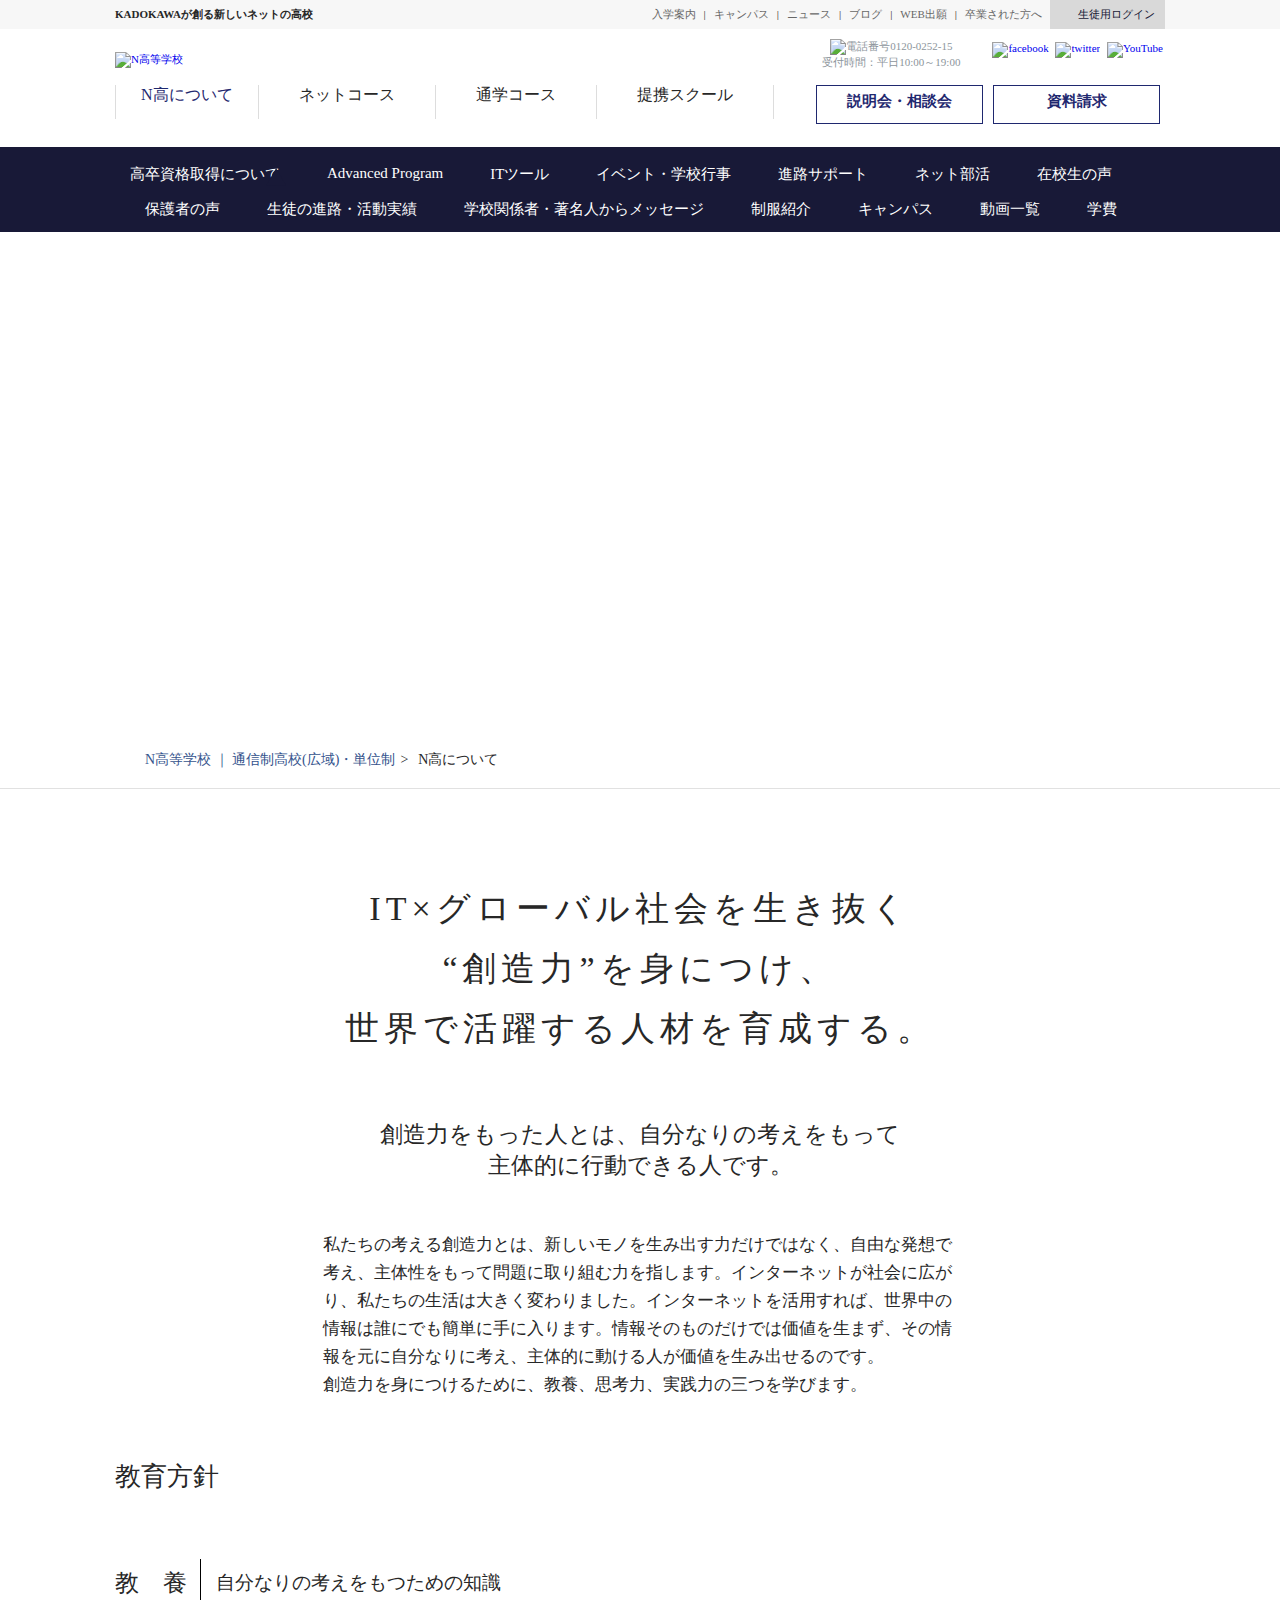
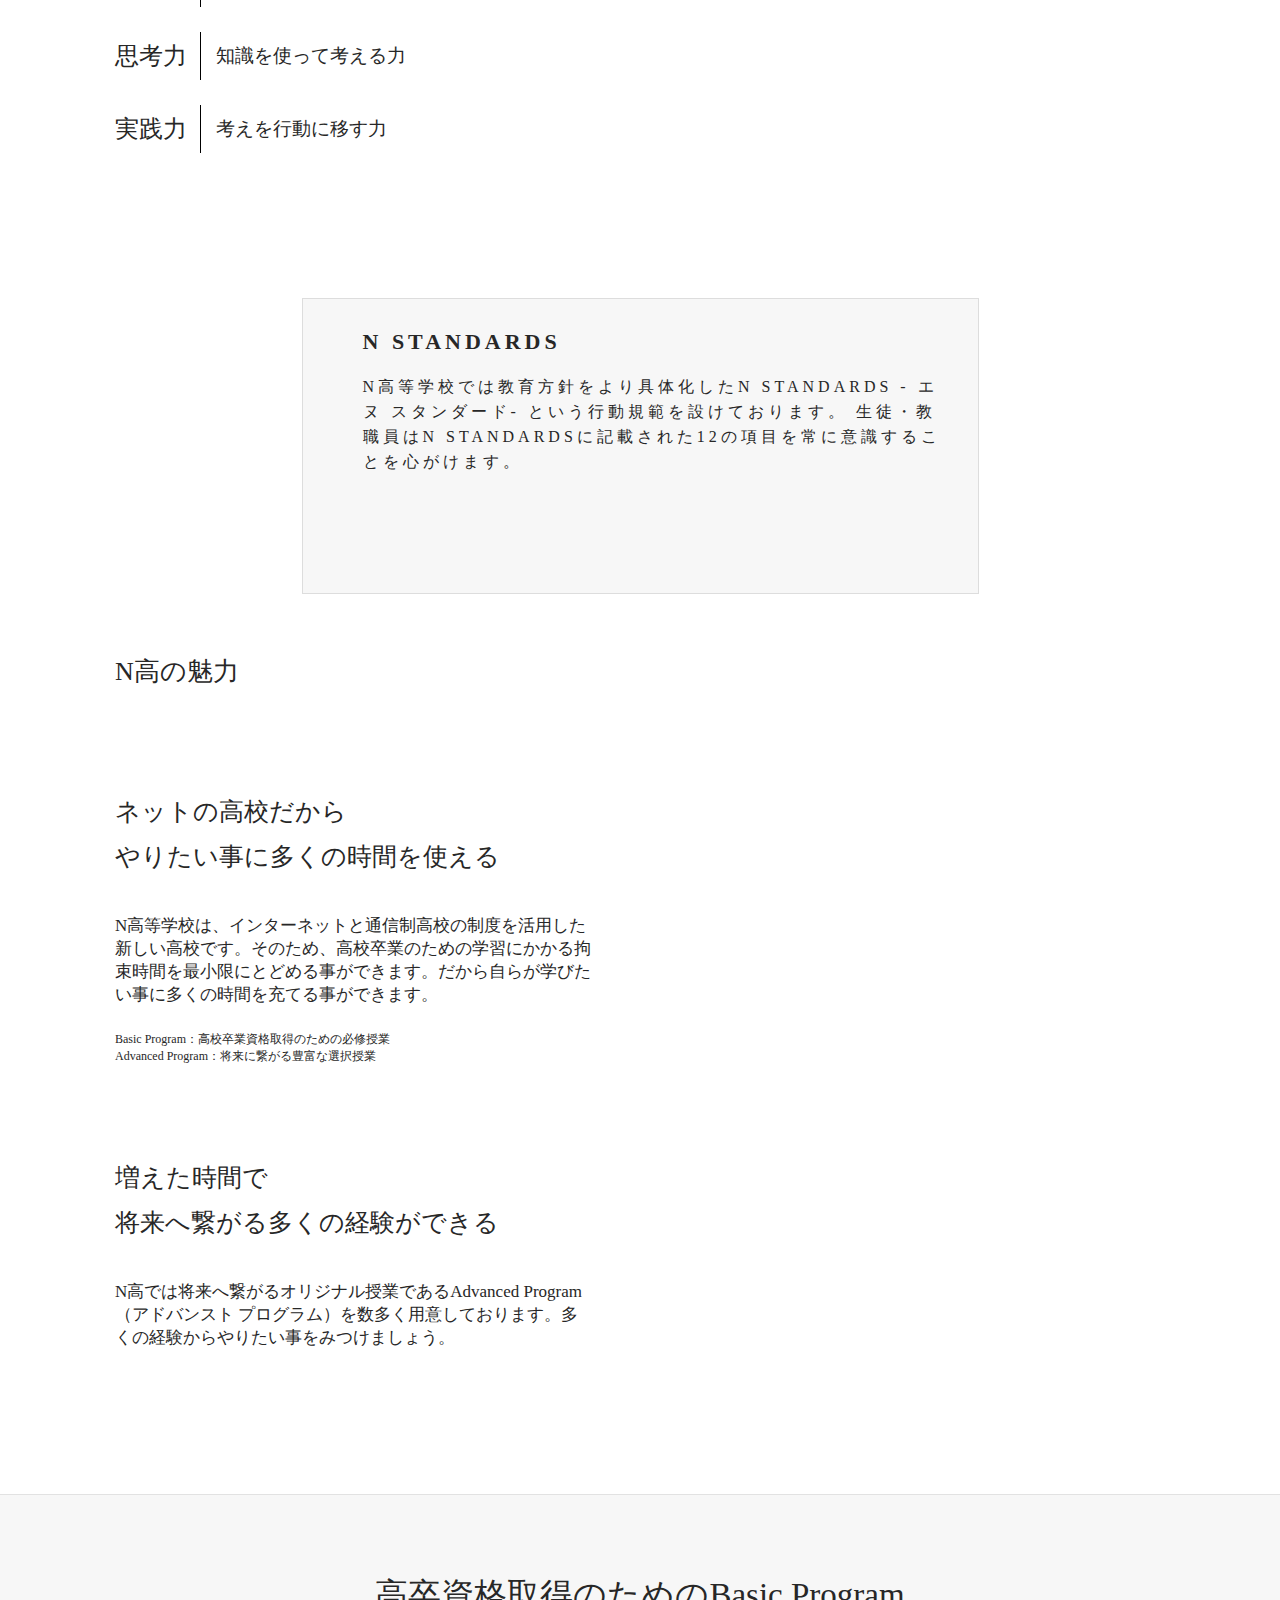
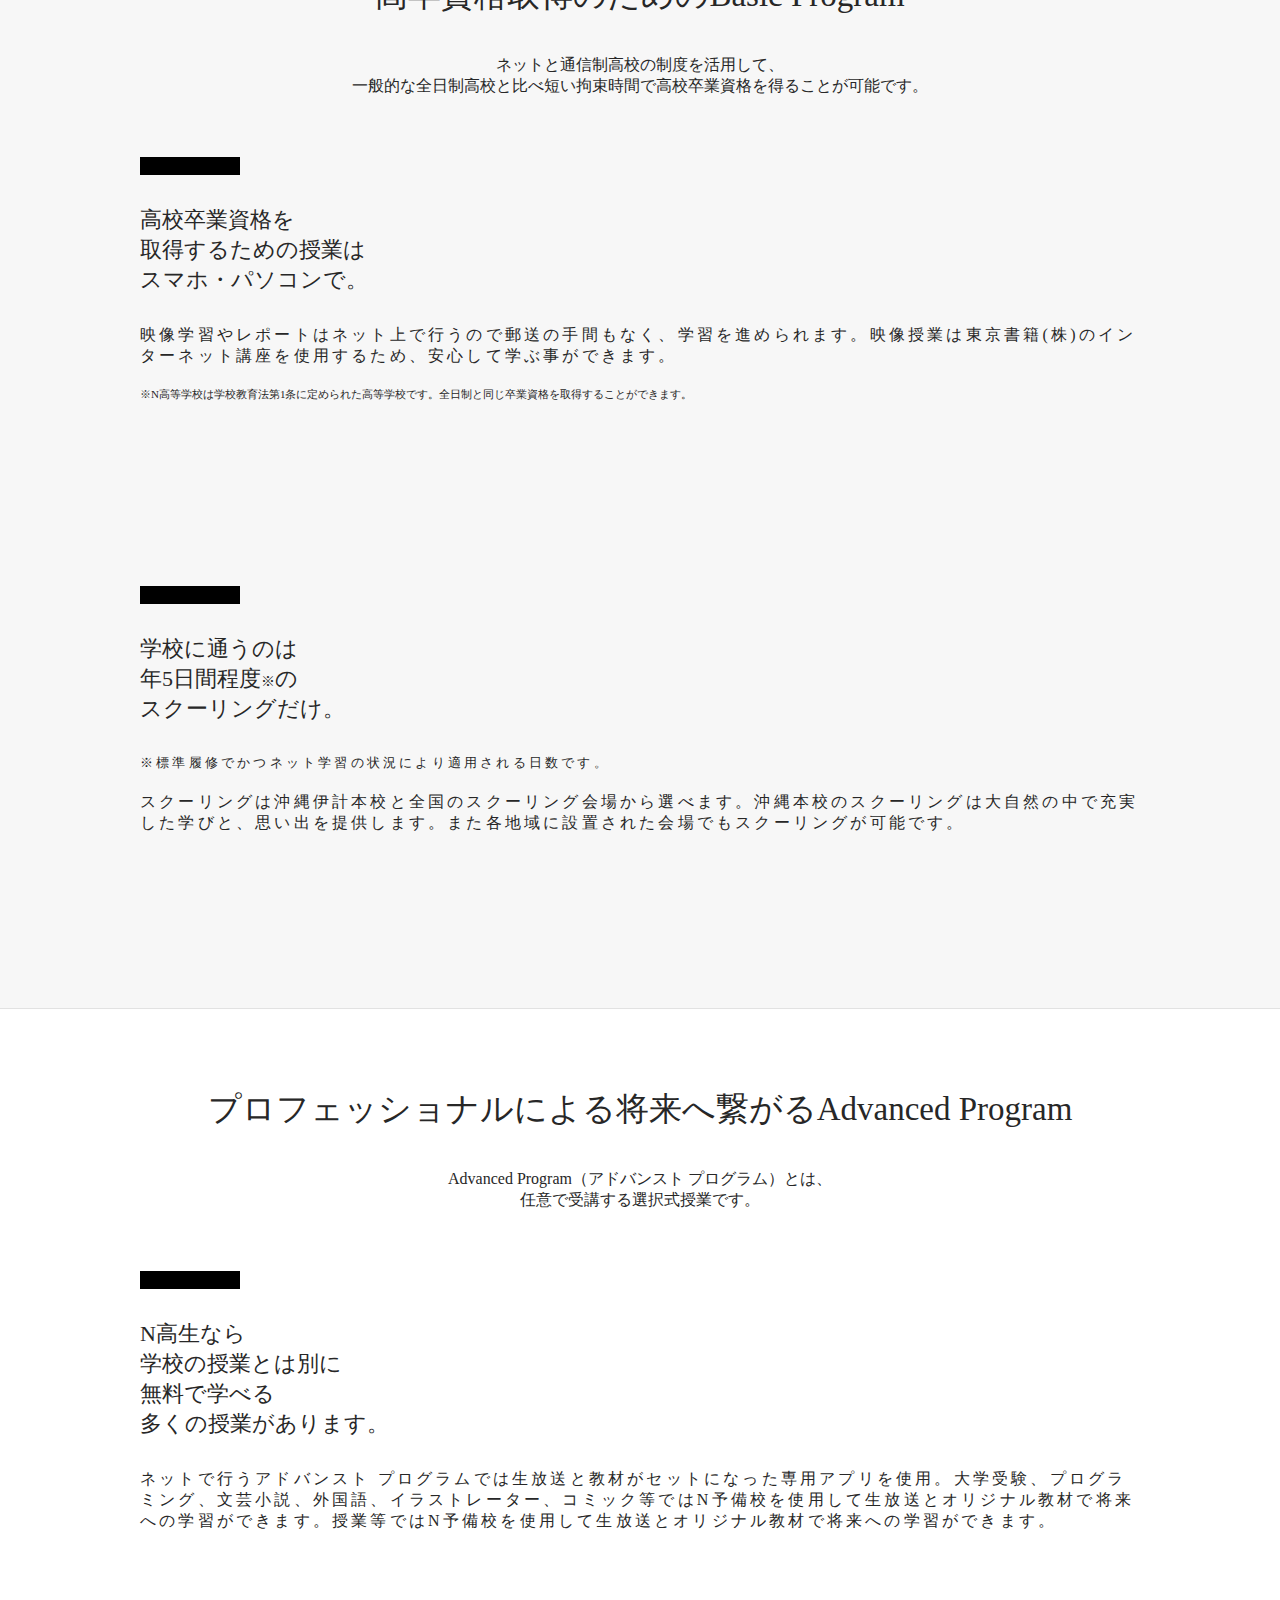
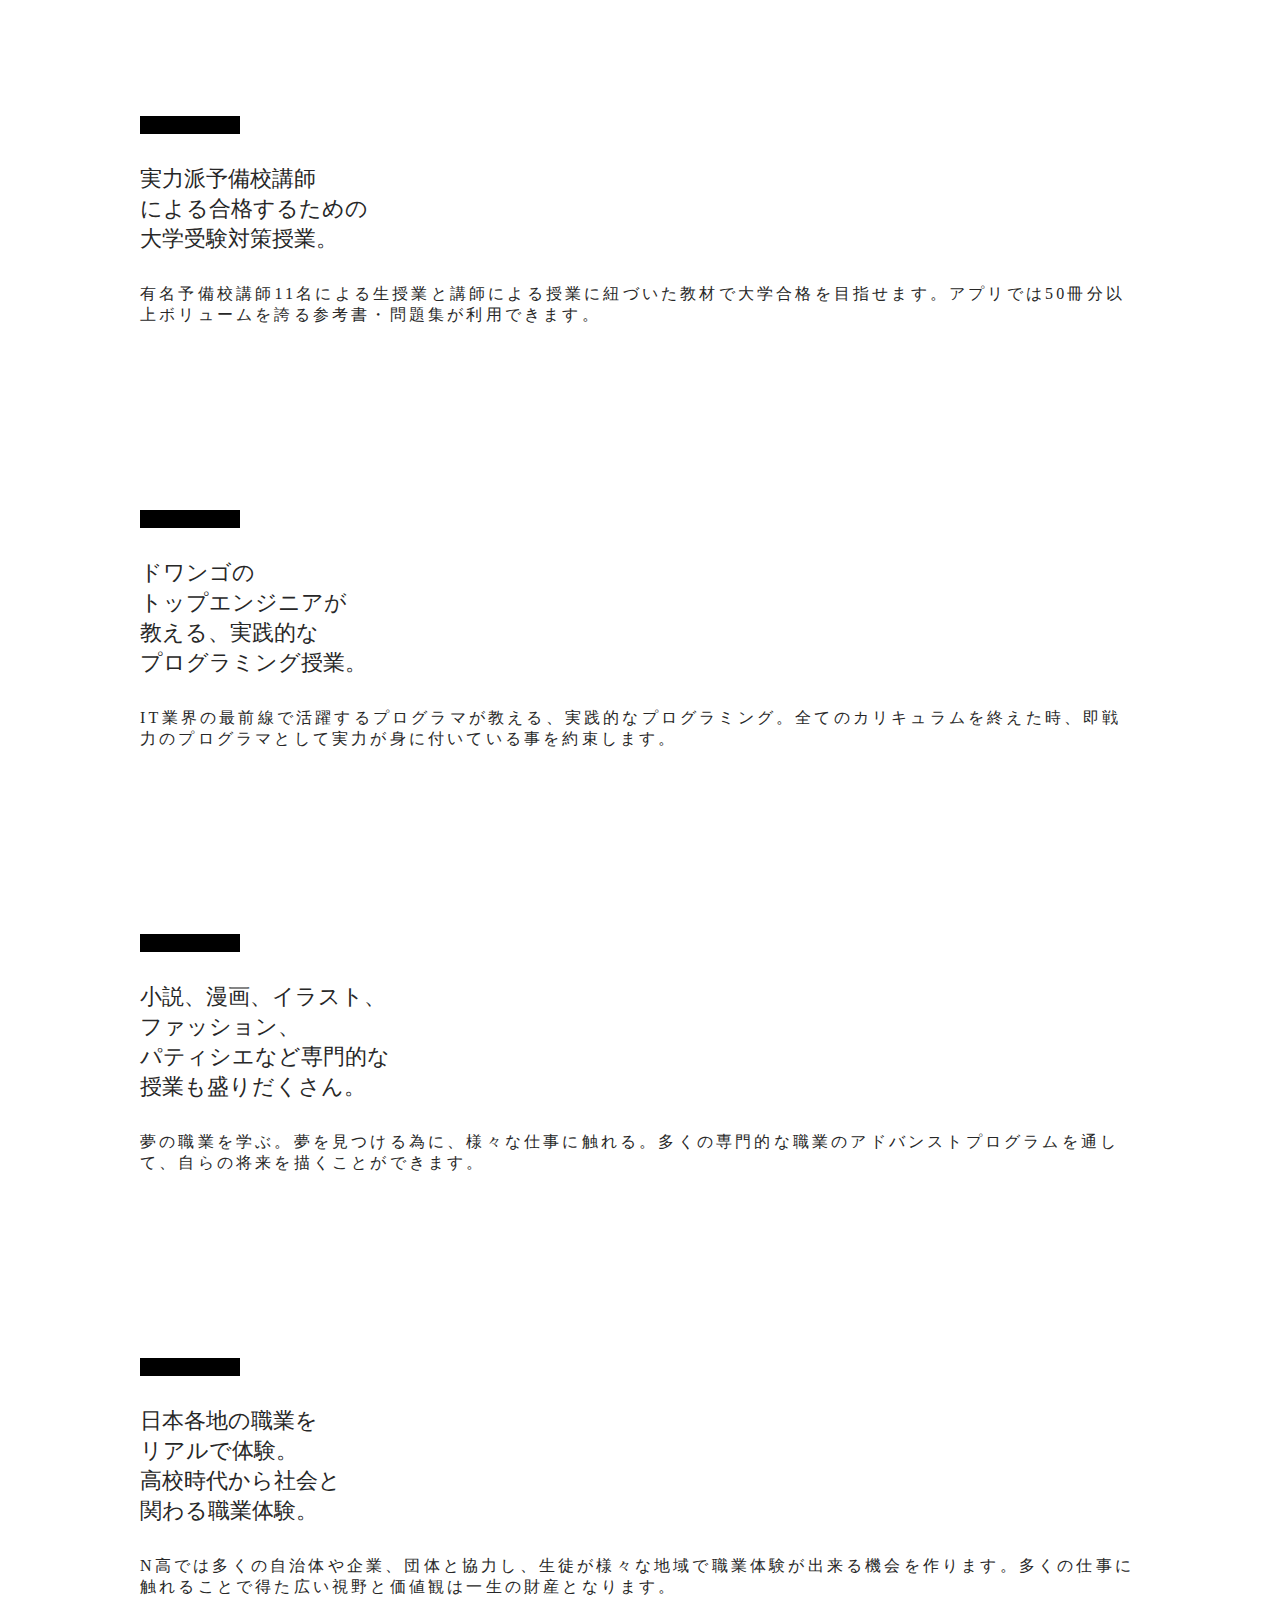
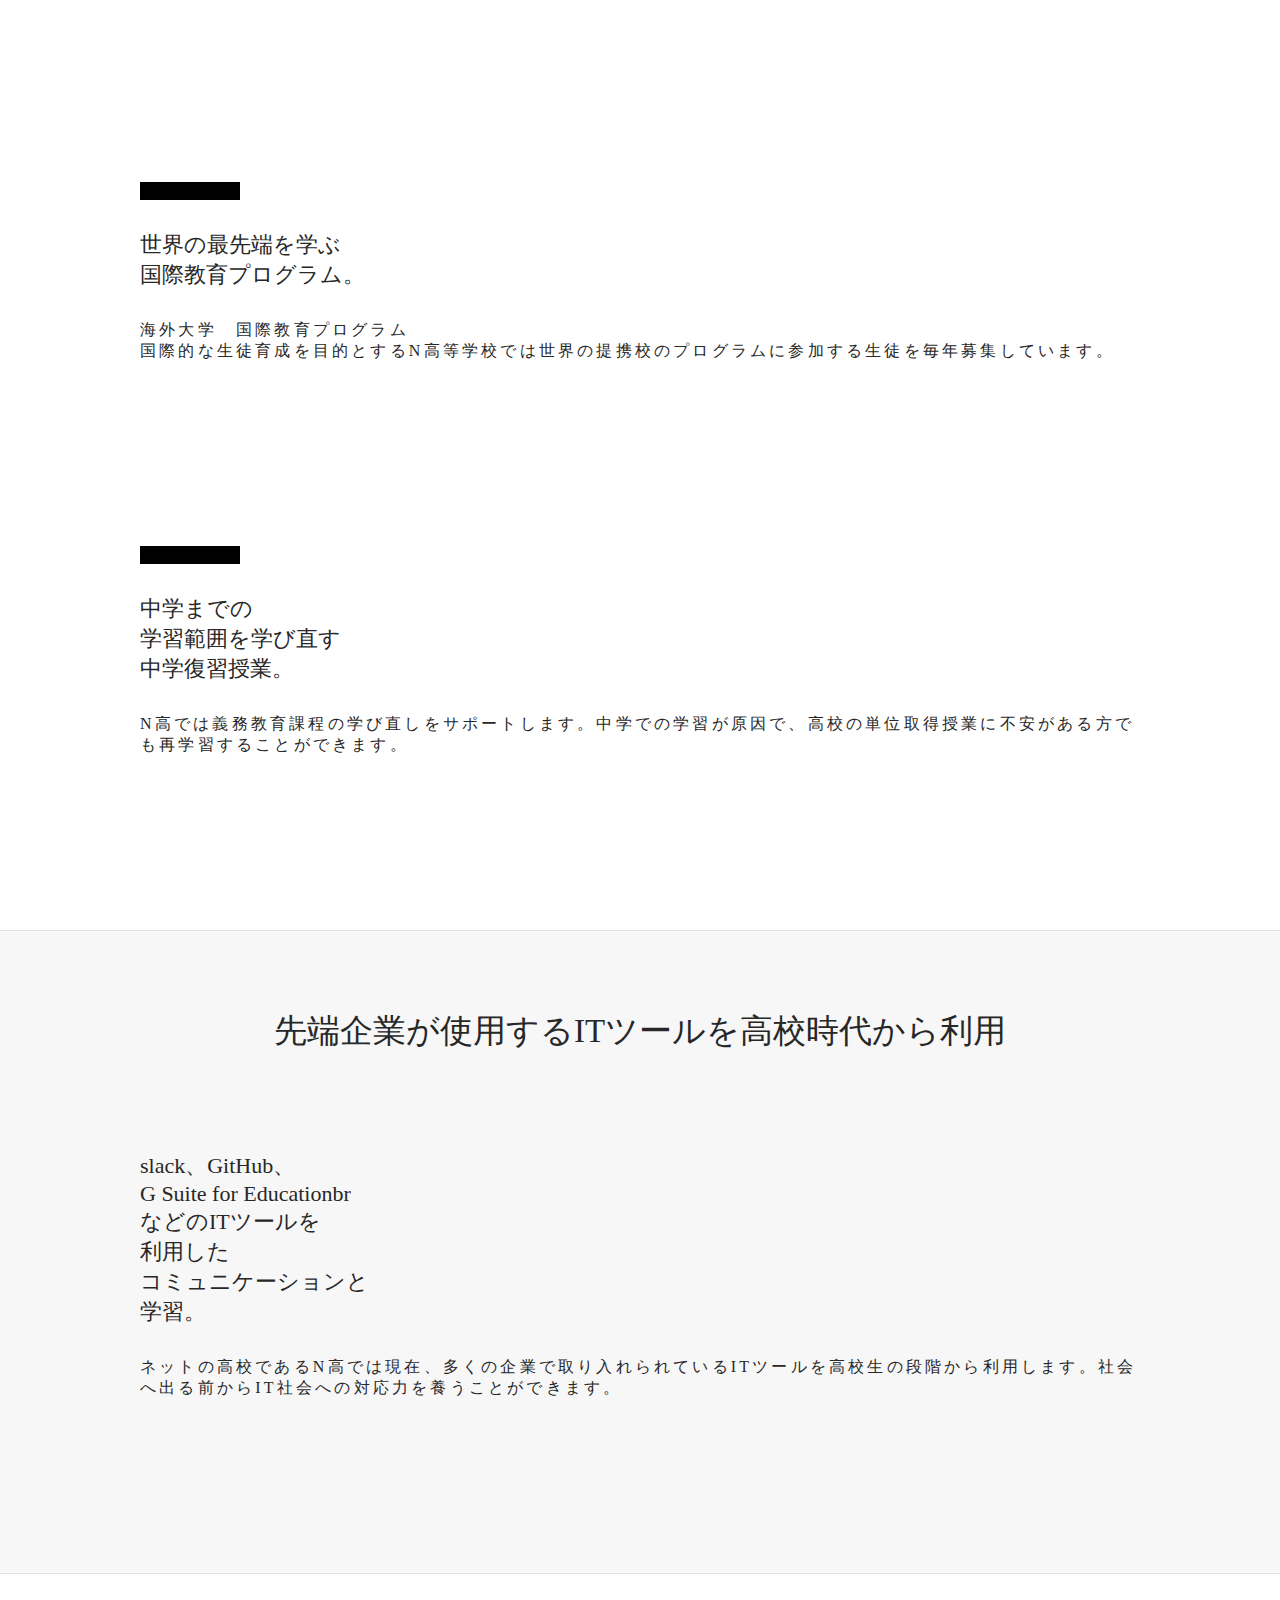
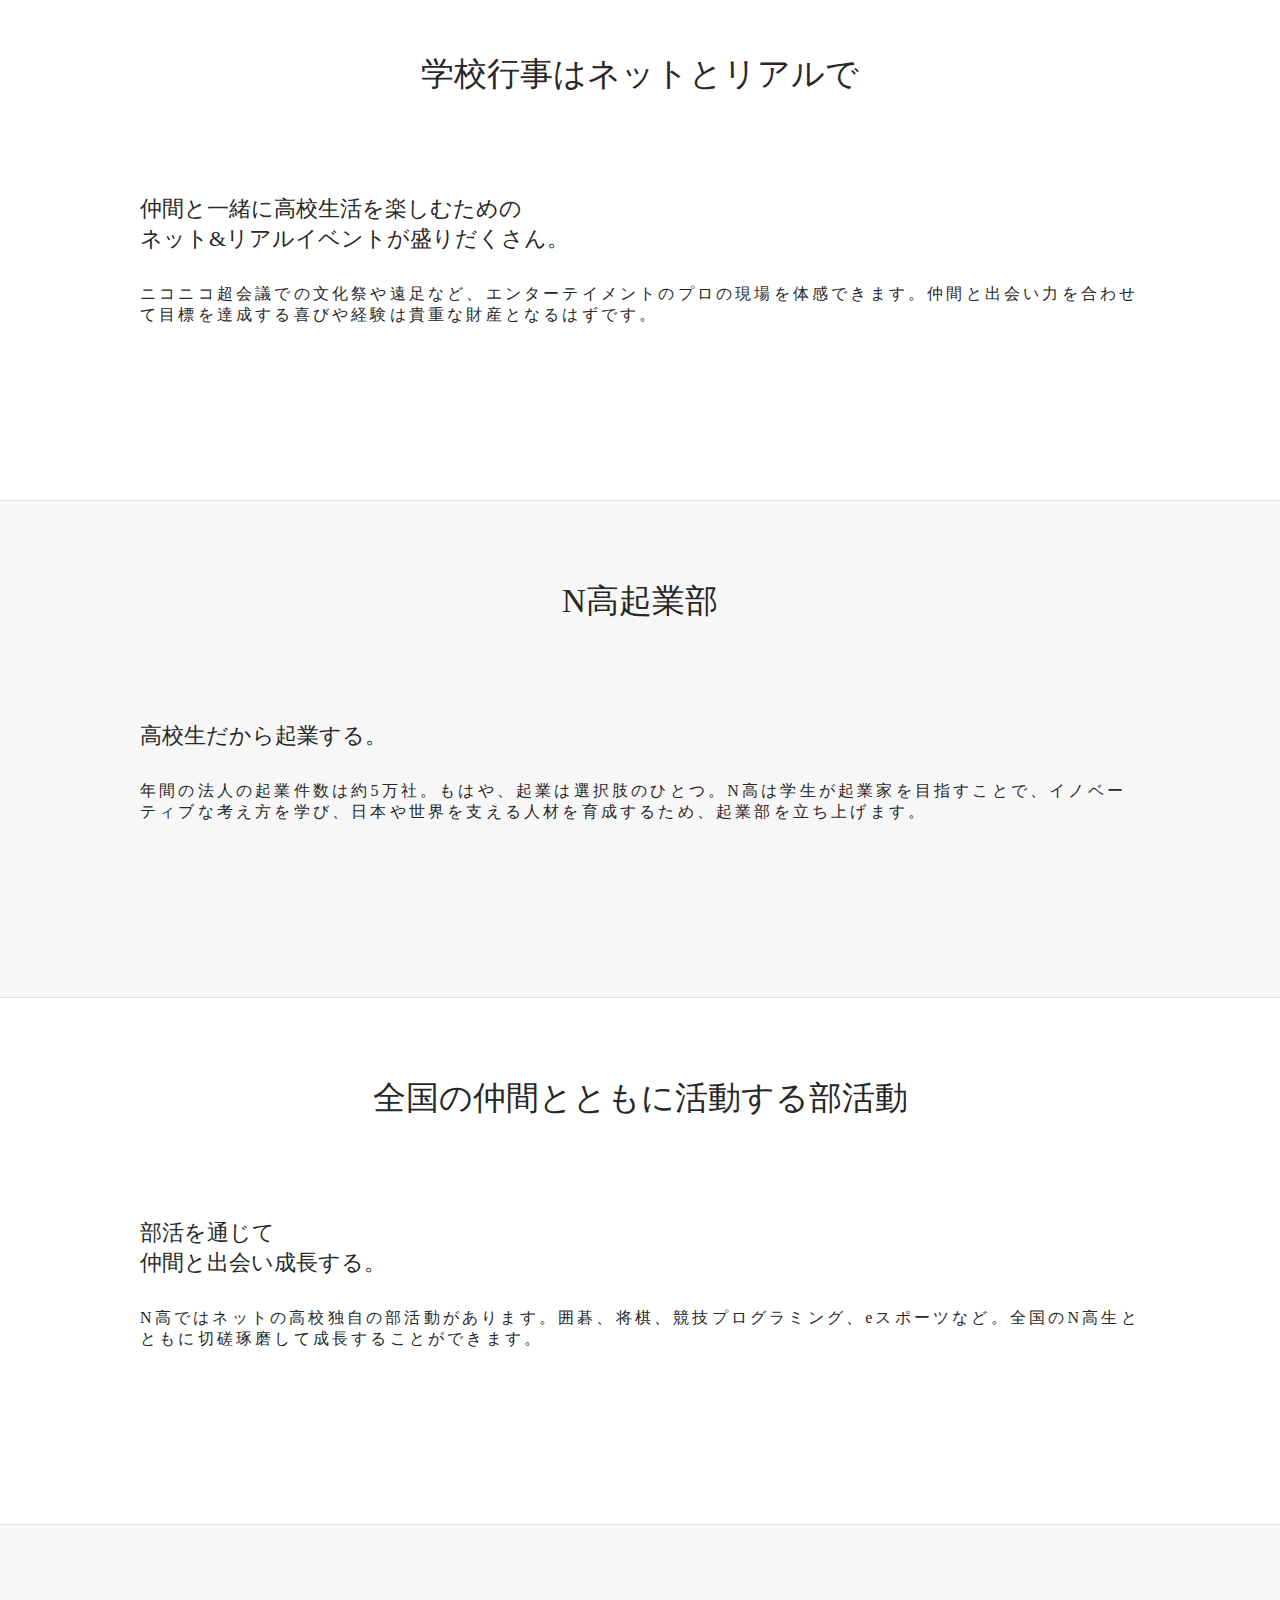
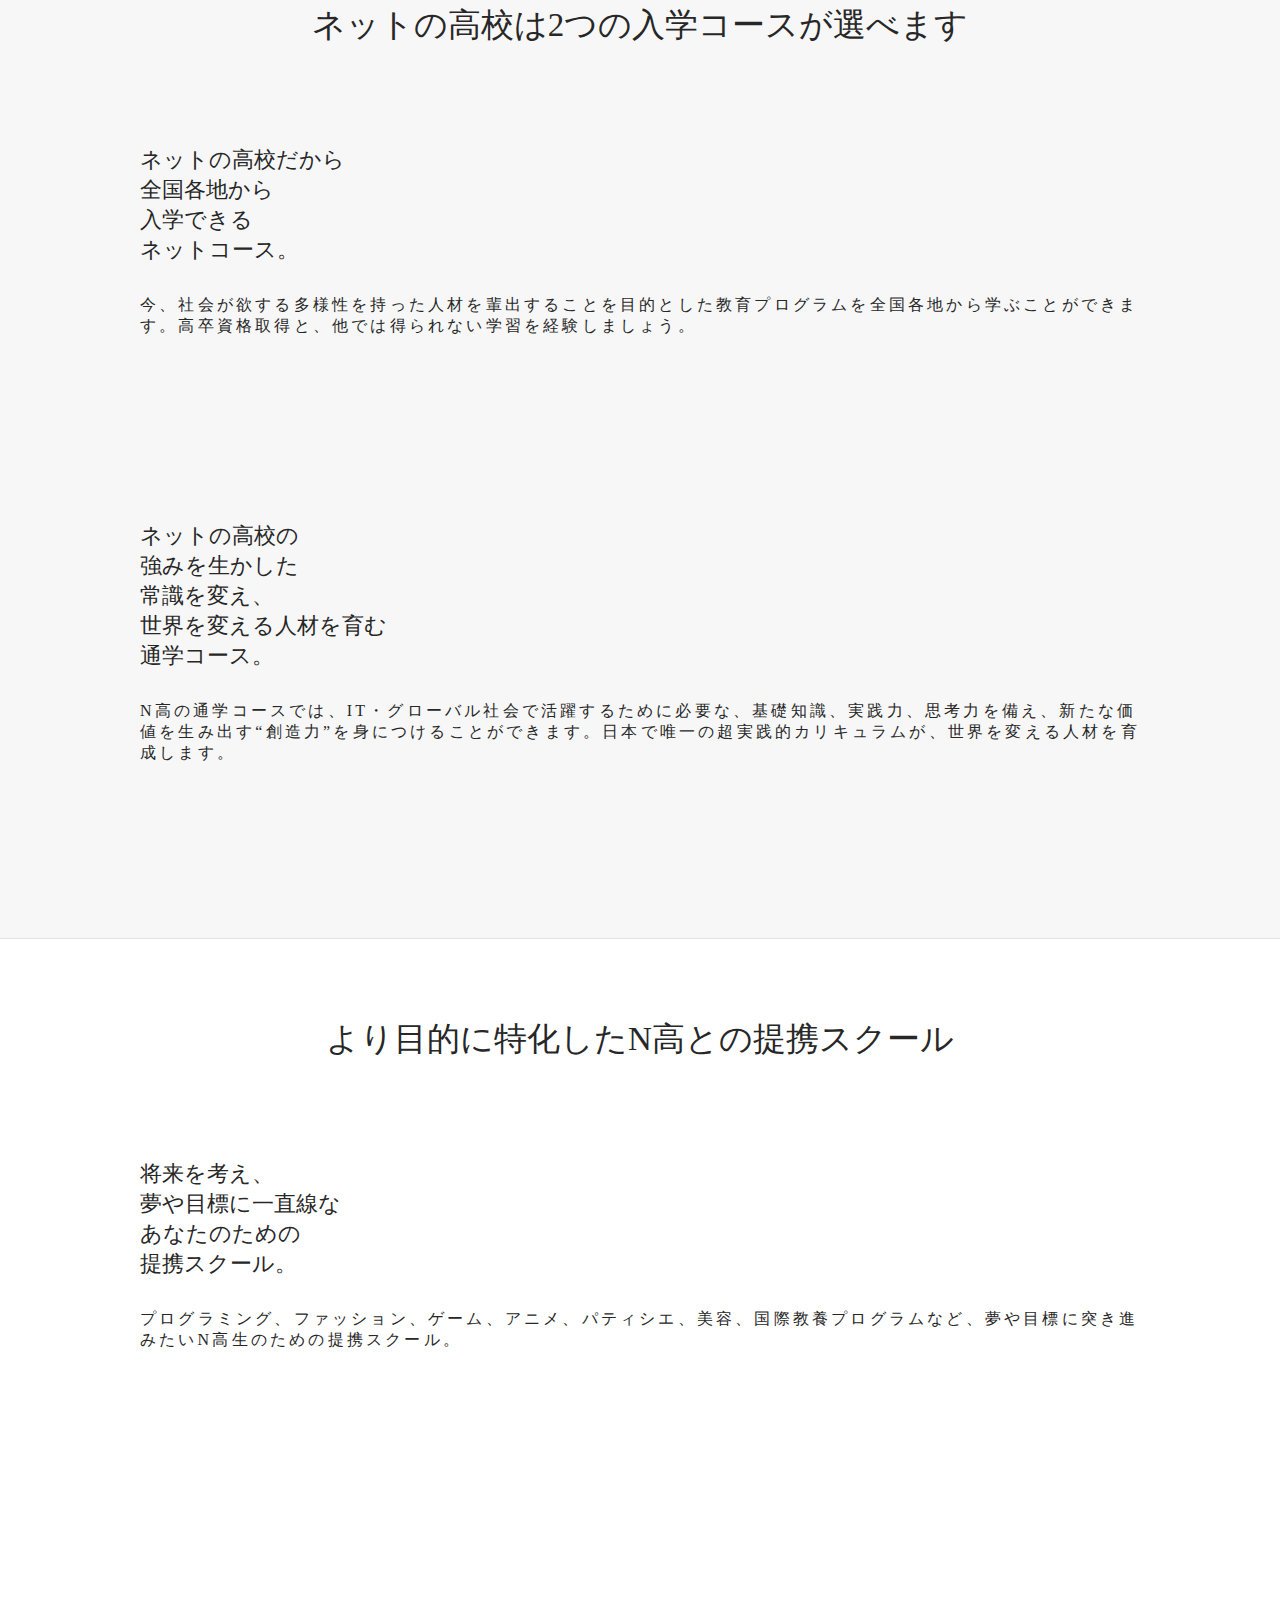
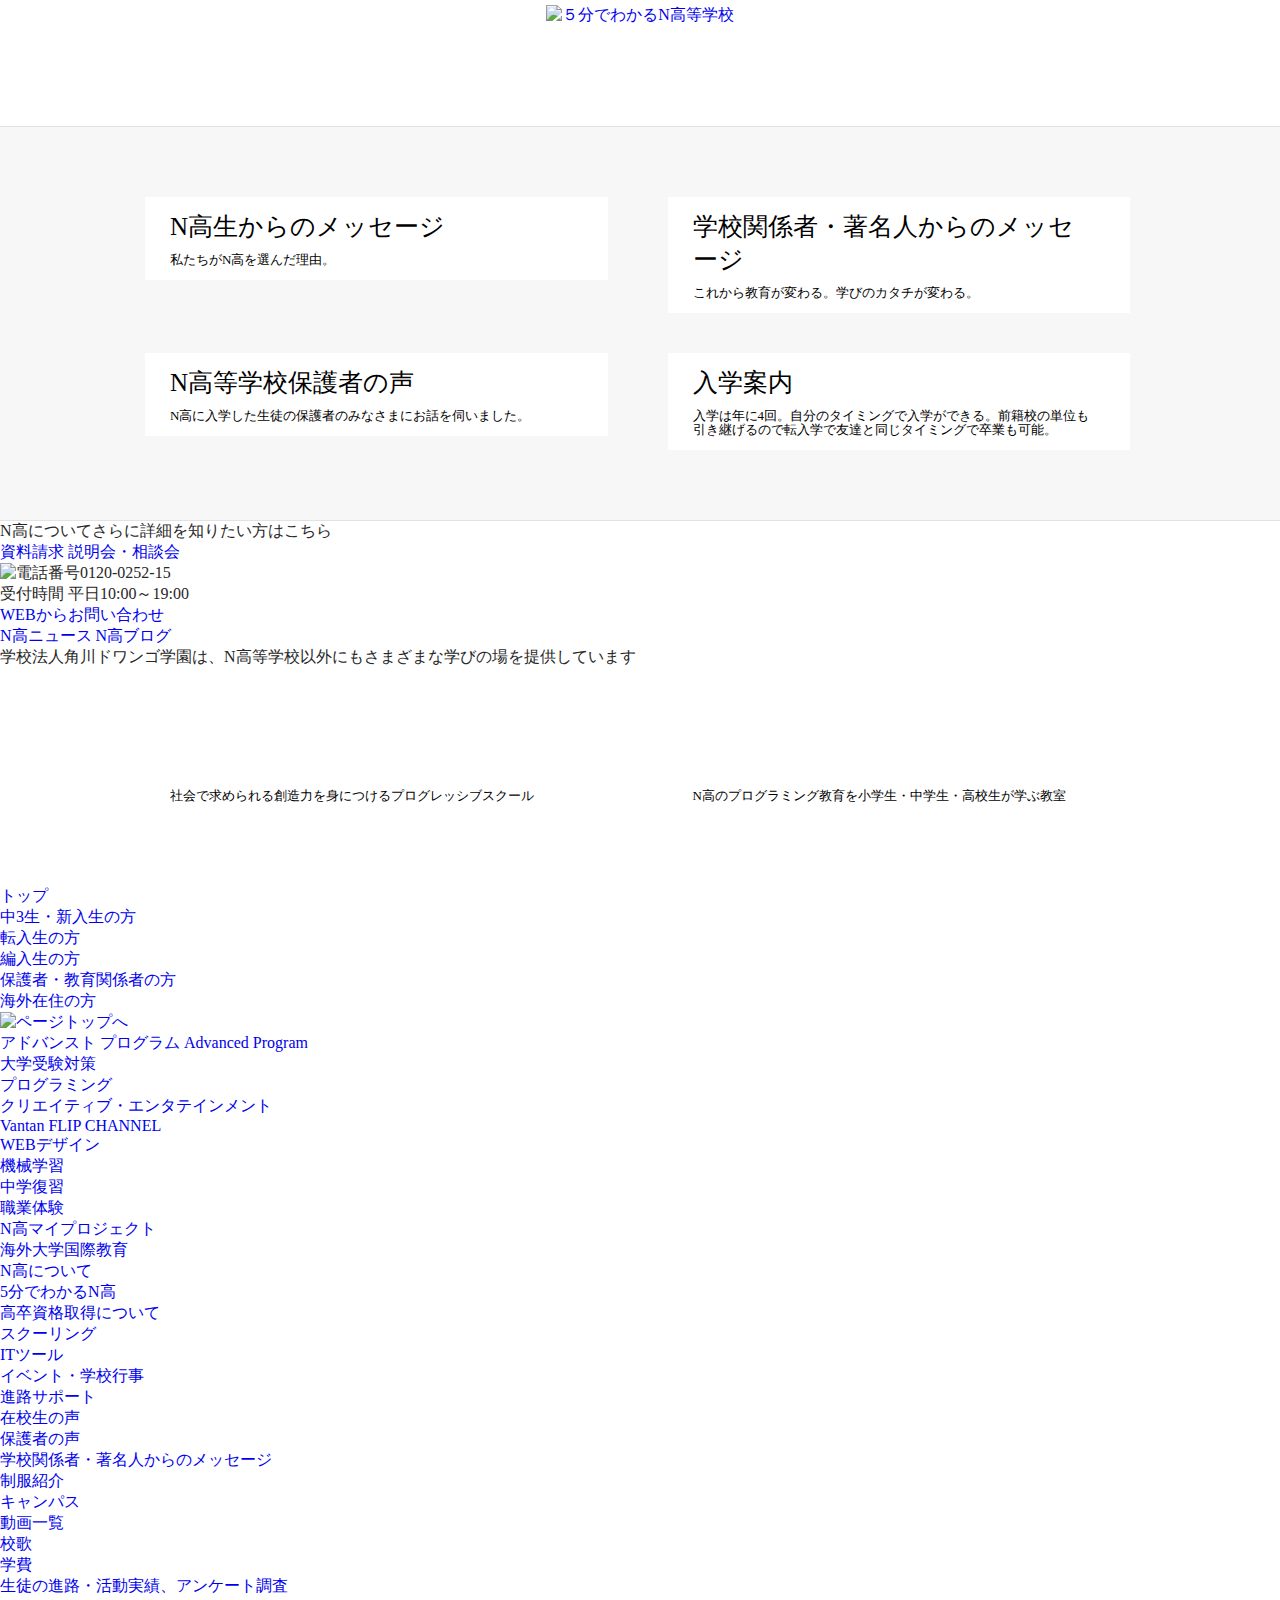
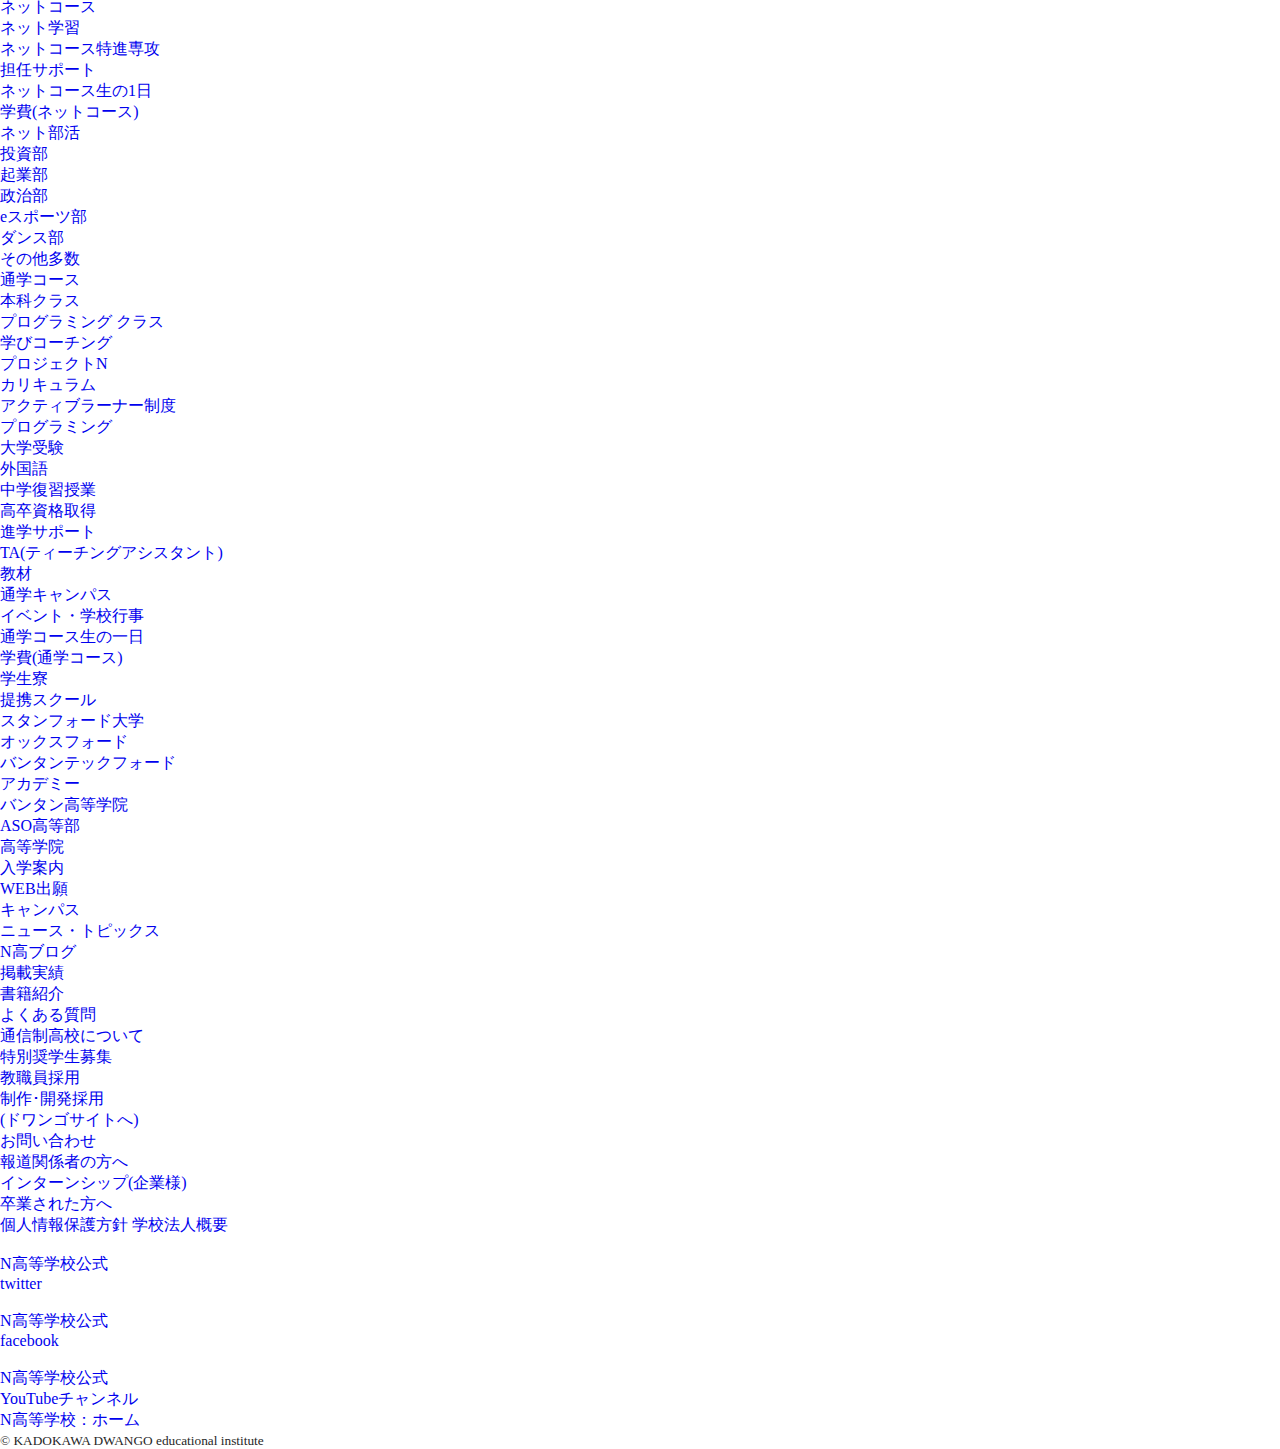
==== html-nkou/index.html @ cbf7af47 "contents部分の実装" ====
<!DOCTYPE html>
<html lang="ja">
<head>
    <meta charset="UTF-8">
    <meta name="viewport" content="width=device-width, initial-scale=1.0">
    <meta name="description" content="N高について About school. IT×グローバル社会を生き抜く “創造力”を身につけ、 世界で活躍する ...">
    <title>N高について｜N高等学校(通信制高校 高域・単位制)</title>
    <link rel="shortcut icon" href="favicon.ico">
    <link rel="stylesheet" href="style.css">
</head>
<body>
    <header>
        <div class="header-top">
            <div class="wrapper">
                <p>KADOKAWAが創る新しいネットの高校</p>
                <ul class="top-nav">
                    <li><a href="#">入学案内</a></li>
                    <li><a href="#">キャンパス</a></li>
                    <li><a href="#">ニュース</a></li>
                    <li><a href="#">ブログ</a></li>
                    <li><a href="#">WEB出願</a></li>
                    <li><a href="#">卒業された方へ</a></li>
                </ul>
                <div class="login">
                    <a href="#">生徒用ログイン</a>
                </div>
            </div>
        </div><!-- /.header-top -->
        <div class="header-middle">
            <div class="header-logo">
                <a href="#"><img src="images/header_mainlogo_pc01.png" alt="N高等学校"></a>
            </div>
            <div class="header-tel">
                <img src="images/header_tel03.png" alt="電話番号0120-0252-15">
                <p>受付時間：平日10:00～19:00</p>
            </div>
            <div class="header-sns">
                <a href="#"><img src="images/header_social01_01.png" alt="facebook"></a>
                <a href="#"><img src="images/header_social01_02.png" alt="twitter"></a>
                <a href="#"><img src="images/header_social01_03.png" alt="YouTube"></a>
            </div>
        </div><!-- /.header-middle -->
        <nav>
            <ul>
                <li><p  class="now-page">N高について</p></li>
                <li><a href="#">ネットコース</a></li>
                <li><a href="#">通学コース</a></li>
                <li><a href="#">提携スクール</a></li>
            </ul>
            <a href="#" class="entry-btn">説明会・相談会</a>
            <a href="#" class="entry-btn">資料請求</a>
        </nav>
        <div class="header-sub-nav">
            <div class="wrapper">
                <ul>
                    <li><a href="#">高卒資格取得について</a></li>
                    <li><a href="#">Advanced Program</a></li>
                    <li><a href="#">ITツール</a></li>
                    <li><a href="#">イベント・学校行事</a></li>
                    <li><a href="#">進路サポート</a></li>
                    <li><a href="#">ネット部活</a></li>
                    <li><a href="#">在校生の声</a></li>
                    <li><a href="#">保護者の声</a></li>
                    <li><a href="#">生徒の進路・活動実績</a></li>
                    <li><a href="#">学校関係者・著名人からメッセージ</a></li>
                    <li><a href="#">制服紹介</a></li>
                    <li><a href="#">キャンパス</a></li>
                    <li><a href="#">動画一覧</a></li>
                    <li><a href="#">学費</a></li>
                </ul>
            </div>
        </div><!-- /.header-sub-nav -->
        <div class="header-title">
            <h1>N高について</h1>
            <img src="images/about_maintitle_ruby01.png" alt="">
        </div>
        <div class="breadcramb">
            <ol>
                <li><a href="#">N高等学校 ｜ 通信制高校(広域)・単位制</a></li>
                <li>N高について</li>
            </ol>
        </div>
        <div class="fixed-bar-bg">
            <div class="fixed-bar">
                <div class="fixed-logo">
                    <a href="#"><img src="images/header_mainlogo_pc01.png" alt="N高等学校"></a>
                </div>
                <div class="fixed-tel">
                    <img src="images/header_tel01.png" alt="電話番号0120-0252-15">
                </div>
                <p>受付時間<br>
                    平日10:00～19:00
                </p>
                <a href="#" class="entry-btn">説明会・相談会</a>
                <a href="#" class="entry-btn">資料請求</a>
            </div>
        </div><!-- /.fixed-bar -->
    </header>

    <main>
        <article>
            <div class="main-wrapper">
                <h2>
                    IT×グローバル社会を生き抜く<br>
                    “創造力”を身につけ、<br>
                    世界で活躍する人材を育成する。
                </h2>
                <p>
                    創造力をもった人とは、自分なりの考えをもって<br>
                    主体的に行動できる人です。
                </p>
                <div class="message">私たちの考える創造力とは、新しいモノを生み出す力だけではなく、自由な発想で考え、主体性をもって問題に取り組む力を指します。インターネットが社会に広がり、私たちの生活は大きく変わりました。インターネットを活用すれば、世界中の情報は誰にでも簡単に手に入ります。情報そのものだけでは価値を生まず、その情報を元に自分なりに考え、主体的に動ける人が価値を生み出せるのです。<br>
                    創造力を身につけるために、教養、思考力、実践力の三つを学びます。</div>
                <section>
                    <h3>教育方針</h3>
                    <div class="edu-list">
                        <ul>
                            <li><h4>教　養</h4>自分なりの考えをもつための知識</li>
                            <li><h4>思考力</h4>知識を使って考える力</li>
                            <li><h4>実践力</h4>考えを行動に移す力</li>
                        </ul>
                        <div class="about-image">
                            <img src="images/about_img00_01.png" alt="">
                        </div>
                    </div>
                    <div class="n-standard">
                        <div class="pict">
                            <img src="images/credo_card.jpg" alt="">
                        </div>
                        <div class="text">
                            <p class="title">N STANDARDS</p>
                            <p>N高等学校では教育方針をより具体化したN STANDARDS - エヌ スタンダード- という行動規範を設けております。 生徒・教職員はN STANDARDSに記載された12の項目を常に意識することを心がけます。</p>
                            <div class="read-more">
                                <img src="images/text_read_more01_black01.png" alt="">
                            </div>
                        </div>
                        <a href="#"></a>
                    </div>
                </section>
                <section>
                    <h3>N高の魅力</h3>
                    <div class="charm-block">
                        <div class="text">
                            <h4>ネットの高校だから<br>
                                やりたい事に多くの時間を使える
                            </h4>
                            <p>N高等学校は、インターネットと通信制高校の制度を活用した新しい高校です。そのため、高校卒業のための学習にかかる拘束時間を最小限にとどめる事ができます。だから自らが学びたい事に多くの時間を充てる事ができます。</p>
                            <div class="postscript">Basic Program：高校卒業資格取得のための必修授業<br>
                                Advanced Program：将来に繋がる豊富な選択授業
                            </div>
                        </div>
                        <div class="pict">
                            <img src="images/about_img02_01.png" alt="">
                        </div>
                    </div>
                    <div class="charm-block">
                        <div class="text">
                            <h4>増えた時間で<br>
                                将来へ繋がる多くの経験ができる
                            </h4>
                            <p>N高では将来へ繋がるオリジナル授業であるAdvanced Program（アドバンスト プログラム）を数多く用意しております。多くの経験からやりたい事をみつけましょう。</p>
                        </div>
                        <div class="pict">
                            <img src="images/about_img02_02.png" alt="">
                        </div>
                    </div>                
                </section>
            </div><!-- /.main-wrapper -->
        </article>
        <div class="contents">
            <div class="wrapper">
                <article>
                    <h2>高卒資格取得のためのBasic Program</h2>
                    <p>
                        ネットと通信制高校の制度を活用して、<br>
                        一般的な全日制高校と比べ短い拘束時間で高校卒業資格を得ることが可能です。
                    </p>
                    <div class="box">
                        <div class="pict">
                            <img src="images/about_img03_01.jpg" alt="">
                        </div>
                        <div class="text">
                            <div class="index">
                                <img src="images/text_basic_program01_white01.png" alt="">
                            </div>
                            <h3>
                                高校卒業資格を<br>
                                取得するための授業は<br>
                                スマホ・パソコンで。
                            </h3>
                            <p>
                                映像学習やレポートはネット上で行うので郵送の手間もなく、学習を進められます。映像授業は東京書籍(株)のインターネット講座を使用するため、安心して学ぶ事ができます。
                            </p>
                            <div class="note">
                                ※N高等学校は学校教育法第1条に定められた高等学校です。全日制と同じ卒業資格を取得することができます。
                            </div>
                            <div class="read-more">
                                <img src="images/text_read_more01_black01.png" alt="">
                            </div>
                            <a href="#"></a>
                        </div>
                    </div><!-- /.box1 -->
                    <div class="box2">
                        <div class="pict">
                            <img src="images/about_img03_02.jpg" alt="">
                        </div>
                        <div class="text">
                            <div class="index">
                                <img src="images/text_basic_program01_white01.png" alt="">
                            </div>
                            <h3>
                                学校に通うのは<br>
                                年5日間程度<span>※</span>の<br>
                                スクーリングだけ。
                            </h3>
                            <div class="note2">
                                ※標準履修でかつネット学習の状況により適用される日数です。
                            </div>                            
                            <p>
                                スクーリングは沖縄伊計本校と全国のスクーリング会場から選べます。沖縄本校のスクーリングは大自然の中で充実した学びと、思い出を提供します。また各地域に設置された会場でもスクーリングが可能です。
                            </p>
                            <div class="read-more">
                                <img src="images/text_read_more01_black01.png" alt="">
                            </div>
                            <a href="#"></a>
                        </div>
                    </div><!-- /.box2 -->
                </article>
            </div><!-- /.wrapper -->
            <div class="wrapper">
                <article>
                    <h2>プロフェッショナルによる将来へ繋がるAdvanced Program</h2>
                    <p>
                        Advanced Program（アドバンスト プログラム）とは、<br>
                        任意で受講する選択式授業です。
                    </p>
                    <div class="box">
                        <div class="pict">
                            <img src="images/about_img04_01.jpg" alt="">
                        </div>
                        <div class="text">
                            <div class="index">
                                <img src="images/text_advanced_program01_white01.png" alt="">
                            </div>
                            <h3>
                                N高生なら<br>
                                学校の授業とは別に<br>
                                無料で学べる<br>
                                多くの授業があります。
                            </h3>
                            <p>
                                ネットで行うアドバンスト プログラムでは生放送と教材がセットになった専用アプリを使用。大学受験、プログラミング、文芸小説、外国語、イラストレーター、コミック等ではN予備校を使用して生放送とオリジナル教材で将来への学習ができます。授業等ではN予備校を使用して生放送とオリジナル教材で将来への学習ができます。
                            </p>
                            <div class="read-more">
                                <img src="images/text_read_more01_black01.png" alt="">
                            </div>
                            <a href="#"></a>
                        </div>
                    </div><!-- /.box3 -->
                    <div class="box2">
                        <div class="pict">
                            <img src="images/about_img04_02.jpg" alt="">
                        </div>
                        <div class="text">
                            <div class="index">
                                <img src="images/text_advanced_program01_white01.png" alt="">
                            </div>
                            <h3>
                                実力派予備校講師<br>
                                による合格するための<br>
                                大学受験対策授業。
                            </h3>                          
                            <p>
                                有名予備校講師11名による生授業と講師による授業に紐づいた教材で大学合格を目指せます。アプリでは50冊分以上ボリュームを誇る参考書・問題集が利用できます。
                            </p>
                            <div class="read-more">
                                <img src="images/text_read_more01_black01.png" alt="">
                            </div>
                            <a href="#"></a>
                        </div>
                    </div><!-- /.box4 -->
                    <div class="box">
                        <div class="pict">
                            <img src="images/about_img04_03.jpg" alt="">
                        </div>
                        <div class="text">
                            <div class="index">
                                <img src="images/text_advanced_program01_white01.png" alt="">
                            </div>
                            <h3>
                                ドワンゴの<br>
                                トップエンジニアが<br>
                                教える、実践的な<br>
                                プログラミング授業。
                            </h3>                          
                            <p>
                                IT業界の最前線で活躍するプログラマが教える、実践的なプログラミング。全てのカリキュラムを終えた時、即戦力のプログラマとして実力が身に付いている事を約束します。
                            </p>
                            <div class="read-more">
                                <img src="images/text_read_more01_black01.png" alt="">
                            </div>
                            <a href="#"></a>
                        </div>
                    </div><!-- /.box5 -->
                    <div class="box2">
                        <div class="pict">
                            <img src="images/about_img04_04.jpg" alt="">
                        </div>
                        <div class="text">
                            <div class="index">
                                <img src="images/text_advanced_program01_white01.png" alt="">
                            </div>
                            <h3>
                                小説、漫画、イラスト、<br>
                                ファッション、<br>
                                パティシエなど専門的な<br>
                                授業も盛りだくさん。                                
                            </h3>                          
                            <p>
                                夢の職業を学ぶ。夢を見つける為に、様々な仕事に触れる。多くの専門的な職業のアドバンストプログラムを通して、自らの将来を描くことができます。
                            </p>
                            <div class="read-more">
                                <img src="images/text_read_more01_black01.png" alt="">
                            </div>
                            <a href="#"></a>
                        </div>
                    </div><!-- /.box6 -->
                    <div class="box">
                        <div class="pict">
                            <img src="images/about_img04_05.jpg" alt="">
                        </div>
                        <div class="text">
                            <div class="index">
                                <img src="images/text_advanced_program01_white01.png" alt="">
                            </div>
                            <h3>
                                日本各地の職業を<br>
                                リアルで体験。<br>
                                高校時代から社会と<br>
                                関わる職業体験。                             
                            </h3>                          
                            <p>
                                N高では多くの自治体や企業、団体と協力し、生徒が様々な地域で職業体験が出来る機会を作ります。多くの仕事に触れることで得た広い視野と価値観は一生の財産となります。
                            </p>
                            <div class="read-more">
                                <img src="images/text_read_more01_black01.png" alt="">
                            </div>
                            <a href="#"></a>
                        </div>
                    </div><!-- /.box7 -->
                    <div class="box2">
                        <div class="pict">
                            <img src="images/about_img04_06.jpg" alt="">
                        </div>
                        <div class="text">
                            <div class="index">
                                <img src="images/text_advanced_program01_white01.png" alt="">
                            </div>
                            <h3>
                                世界の最先端を学ぶ<br>
                                国際教育プログラム。                             
                            </h3>                          
                            <p>
                                海外大学　国際教育プログラム<br>
                                国際的な生徒育成を目的とするN高等学校では世界の提携校のプログラムに参加する生徒を毎年募集しています。
                            </p>
                            <div class="read-more">
                                <img src="images/text_read_more01_black01.png" alt="">
                            </div>
                            <a href="#"></a>
                        </div>
                    </div><!-- /.box8 -->
                    <div class="box">
                        <div class="pict">
                            <img src="images/about_img04_07.jpg" alt="">
                        </div>
                        <div class="text">
                            <div class="index">
                                <img src="images/text_advanced_program01_white01.png" alt="">
                            </div>
                            <h3>
                                中学までの<br>
                                学習範囲を学び直す<br>
                                中学復習授業。                           
                            </h3>                          
                            <p>
                                N高では義務教育課程の学び直しをサポートします。中学での学習が原因で、高校の単位取得授業に不安がある方でも再学習することができます。
                            </p>
                            <div class="read-more">
                                <img src="images/text_read_more01_black01.png" alt="">
                            </div>
                            <a href="#"></a>
                        </div>
                    </div><!-- /.box9 -->
                </article>
            </div><!-- /.wrapper -->
            <div class="wrapper">
                <article>
                    <h2>先端企業が使用するITツールを高校時代から利用</h2>
                    <div class="box2">
                        <div class="pict">
                            <img src="images/about_img05_01.jpg" alt="">
                        </div>
                        <div class="text">
                            <h3>
                                slack、GitHub、<br>
                                G Suite for Educationbr <br>
                                などのITツールを<br>
                                利用した<br>
                                コミュニケーションと<br>
                                学習。
                            </h3>
                            <p>
                                ネットの高校であるN高では現在、多くの企業で取り入れられているITツールを高校生の段階から利用します。社会へ出る前からIT社会への対応力を養うことができます。
                            </p>
                            <div class="read-more">
                                <img src="images/text_read_more01_black01.png" alt="">
                            </div>
                            <a href="#"></a>
                        </div>
                    </div><!-- /.box10 -->
                </article>
            </div>
            <div class="wrapper">
                <article>
                    <h2>学校行事はネットとリアルで</h2>
                    <div class="box">
                        <div class="pict">
                            <img src="images/about_img06_01.jpg" alt="">
                        </div>
                        <div class="text">
                            <h3>
                                仲間と一緒に高校生活を楽しむための<br>
                                ネット&amp;リアルイベントが盛りだくさん。
                            </h3>
                            <p>
                                ニコニコ超会議での文化祭や遠足など、エンターテイメントのプロの現場を体感できます。仲間と出会い力を合わせて目標を達成する喜びや経験は貴重な財産となるはずです。
                            </p>
                            <div class="read-more">
                                <img src="images/text_read_more01_black01.png" alt="">
                            </div>
                            <a href="#"></a>
                        </div>
                    </div><!-- /.box11 -->
                </article>
            </div><!-- /.wrapper -->
            <div class="wrapper">
                <article>
                    <h2>N高起業部</h2>
                    <div class="box2">
                        <div class="pict">
                            <img src="images/about_img10.jpg" alt="">
                        </div>
                        <div class="text">
                            <h3>
                                高校生だから起業する。
                            </h3>
                            <p>
                                年間の法人の起業件数は約5万社。もはや、起業は選択肢のひとつ。N高は学生が起業家を目指すことで、イノベーティブな考え方を学び、日本や世界を支える人材を育成するため、起業部を立ち上げます。
                            </p>
                            <div class="read-more">
                                <img src="images/text_read_more01_black01.png" alt="">
                            </div>
                            <a href="#"></a>
                        </div>
                    </div><!-- /.box12 -->
                </article>
            </div><!-- /.wrapper -->
            <div class="wrapper">
                <article>
                    <h2>全国の仲間とともに活動する部活動</h2>
                    <div class="box">
                        <div class="pict">
                            <img src="images/about_img07_01.jpg" alt="">
                        </div>
                        <div class="text">
                            <h3>
                                部活を通じて<br>
                                仲間と出会い成長する。
                            </h3>
                            <p>
                                N高ではネットの高校独自の部活動があります。囲碁、将棋、競技プログラミング、eスポーツなど。全国のN高生とともに切磋琢磨して成長することができます。
                            </p>
                            <div class="read-more">
                                <img src="images/text_read_more01_black01.png" alt="">
                            </div>
                            <a href="#"></a>
                        </div>
                    </div><!-- /.box13 -->
                </article>
            </div><!-- /.wrapper -->
            <div class="wrapper">
                <article>
                    <h2>ネットの高校は2つの入学コースが選べます</h2>
                    <div class="box2">
                        <div class="pict">
                            <img src="images/about_img08_01.jpg" alt="">
                        </div>
                        <div class="text">
                            <h3>
                                ネットの高校だから<br>
                                全国各地から<br>
                                入学できる<br>
                                ネットコース。
                            </h3>
                            <p>
                                今、社会が欲する多様性を持った人材を輩出することを目的とした教育プログラムを全国各地から学ぶことができます。高卒資格取得と、他では得られない学習を経験しましょう。
                            </p>
                            <div class="read-more">
                                <img src="images/text_read_more01_black01.png" alt="">
                            </div>
                            <a href="#"></a>
                        </div>
                    </div><!-- /.box14 -->
                    <div class="box">
                        <div class="pict">
                            <img src="images/about_img08_02.jpg" alt="">
                        </div>
                        <div class="text">
                            <h3>
                                ネットの高校の<br>
                                強みを生かした<br>
                                常識を変え、<br>
                                世界を変える人材を育む<br>
                                通学コース。
                            </h3>
                            <p>
                                N高の通学コースでは、IT・グローバル社会で活躍するために必要な、基礎知識、実践力、思考力を備え、新たな価値を生み出す“創造力”を身につけることができます。日本で唯一の超実践的カリキュラムが、世界を変える人材を育成します。
                            </p>
                            <div class="read-more">
                                <img src="images/text_read_more01_black01.png" alt="">
                            </div>
                            <a href="#"></a>
                        </div>
                    </div><!-- /.box15 -->
                </article>
            </div><!-- /.wrapper -->
            <div class="wrapper">
                <article>
                    <h2>より目的に特化したN高との提携スクール</h2>
                    <div class="box2">
                        <div class="pict">
                            <img src="images/about_img09_04.jpg" alt="">
                        </div>
                        <div class="text">
                            <h3>
                                将来を考え、<br>
                                夢や目標に一直線な<br>
                                あなたのための<br>
                                提携スクール。
                            </h3>
                            <p>
                                プログラミング、ファッション、ゲーム、アニメ、パティシエ、美容、国際教養プログラムなど、夢や目標に突き進みたいN高生のための提携スクール。
                            </p>
                            <div class="read-more">
                                <img src="images/text_read_more01_black01.png" alt="">
                            </div>
                            <a href="#"></a>
                        </div>
                    </div><!-- /.box16 -->
                    <a href="#" class="what-nkou"><img src="images/about_banner.jpg" alt="５分でわかるN高等学校"></a>
                </article>
            </div><!-- /.wrapper -->
            <div class="wrapper">
                <ul class="message-link">
                    <li>
                        <a href="#">
                            N高生からのメッセージ<br>
                            <span>私たちがN高を選んだ理由。</span>
                        </a>
                    </li>
                    <li>
                        <a href="#">
                            学校関係者・著名人からのメッセージ<br>
                            <span>これから教育が変わる。学びのカタチが変わる。</span>
                        </a>
                    </li>
                    <li>
                        <a href="#">
                            N高等学校保護者の声<br>
                            <span>N高に入学した生徒の保護者のみなさまにお話を伺いました。</span>
                        </a>
                    </li>
                    <li>
                        <a href="#">
                            入学案内<br>
                            <span>入学は年に4回。自分のタイミングで入学ができる。前籍校の単位も引き継げるので転入学で友達と同じタイミングで卒業も可能。</span>
                        </a>
                    </li>
                </ul>
            </div><!-- /.wrapper -->
        </div><!-- /.contents -->
        <div class="more-info">
            <p>
                N高についてさらに詳細を知りたい方はこちら
            </p>
            <div class="info-wrapper">
                <div class="info-link">
                    <a href="#" class="request">資料請求</a>
                    <a href="#" class="meeting">説明会・相談会</a>
                </div>
                <div class="address">
                    <div class="phone">
                        <img src="images/footer02_tel01.png" alt="電話番号0120-0252-15">
                        <p>受付時間 平日10:00～19:00</p>
                    </div>
                    <div class="web">
                        <a href="#">WEBからお問い合わせ</a>
                    </div>
                </div>
            </div>
        </div><!-- /.more-info -->
        <div class="other-site">
            <div class="wrapper">
                <a href="#">N高ニュース</a>
                <a href="#">N高ブログ</a>
                <p>学校法人角川ドワンゴ学園は、N高等学校以外にもさまざまな学びの場を提供しています</p>
                <ul class="message-link">
                    <li>
                        <a href="#">
                            <img src="images/footer05_Njr.png" alt="">
                            <span>社会で求められる創造力を身につけるプログレッシブスクール</span>
                        </a>
                    </li>
                    <li>
                        <a href="#">
                            <img src="images/footer05_nlabo.png" alt="">
                            <span>N高のプログラミング教育を小学生・中学生・高校生が学ぶ教室</span>
                        </a>
                    </li>
                </ul>
            </div>
        </div><!-- /.other-site -->
    </main>
    <footer>
        <div class="wrapper">
            <div class="infomation">
                <ul>
                    <li><a href="#">トップ</a></li>
                    <li><a href="#">中3生・新入生の方</a></li>
                    <li><a href="#">転入生の方</a></li>
                    <li><a href="#">編入生の方</a></li>
                    <li><a href="#">保護者・教育関係者の方</a></li>
                    <li><a href="#">海外在住の方</a></li>
                </ul>
                <div class="page-top">
                    <a href="#"><img src="images/footer01_to_top01.png" alt="ページトップへ"></a>
                </div>
            </div><!-- /.information -->
            <div class="footer-nav">
                <ul>
                    <li>
                        <ul class="footer-sub-nav">
                            <li class="nav-heading">
                                <a href="#">
                                    <span>アドバンスト プログラム</span>
                                    Advanced Program
                                </a>
                            </li>
                            <li><a href="#">大学受験対策</a></li>
                            <li><a href="#">プログラミング</a></li>
                            <li><a href="#">クリエイティブ・エンタテインメント</a></li>
                            <li><a href="#">Vantan FLIP CHANNEL</a></li>
                            <li><a href="#">WEBデザイン</a></li>
                            <li><a href="#">機械学習</a></li>
                            <li><a href="#">中学復習</a></li>
                            <li><a href="#">職業体験</a></li>
                            <li><a href="#">N高マイプロジェクト</a></li>
                            <li><a href="#">海外大学国際教育</a></li>
                        </ul>
                    </li>
                    <li>
                        <ul class="footer-sub-nav">
                            <li class="nav-heading">
                                <a href="#">N高について</a>
                            </li>
                            <li><a href="#">5分でわかるN高</a></li>
                            <li><a href="#">高卒資格取得について</a></li>
                            <li><a href="#">スクーリング</a></li>
                            <li><a href="#">ITツール</a></li>
                            <li><a href="#">イベント・学校行事</a></li>
                            <li><a href="#">進路サポート</a></li>
                            <li><a href="#">在校生の声</a></li>
                            <li><a href="#">保護者の声</a></li>
                            <li><a href="#">学校関係者・著名人からのメッセージ</a></li>
                            <li><a href="#">制服紹介</a></li>
                            <li><a href="#">キャンパス</a></li>
                            <li><a href="#">動画一覧</a></li>
                            <li><a href="#">校歌</a></li>
                            <li><a href="#">学費</a></li>
                            <li><a href="#">生徒の進路・活動実績、アンケート調査</a></li>
                        </ul>
                    </li>
                    <li>
                        <ul class="footer-sub-nav">
                            <li class="nav-heading">
                                <a href="#">ネットコース</a>
                            </li>
                            <li><a href="#">ネット学習</a></li>
                            <li><a href="#">ネットコース特進専攻</a></li>
                            <li><a href="#">担任サポート</a></li>
                            <li><a href="#">ネットコース生の1日</a></li>
                            <li><a href="#">学費(ネットコース)</a></li>
                            <li class="nav-heading top-bar">
                                <a href="#">ネット部活</a>
                            </li>
                            <li><a href="#">投資部</a></li>
                            <li><a href="#">起業部</a></li>
                            <li><a href="#">政治部</a></li>
                            <li><a href="#">eスポーツ部</a></li>
                            <li><a href="#">ダンス部</a></li>
                            <li><a href="#">その他多数</a></li>
                        </ul>
                    </li>
                    <li>
                        <ul class="footer-sub-nav">
                            <li class="nav-heading">
                                <a href="#">通学コース</a>
                            </li>
                            <li><a href="#">本科クラス</a></li>
                            <li><a href="#">プログラミング クラス</a></li>
                            <li><a href="#">学びコーチング</a></li>
                            <li><a href="#">プロジェクトN</a></li>
                            <li><a href="#">カリキュラム</a></li>
                            <li><a href="#">アクティブラーナー制度</a></li>
                            <li><a href="#">プログラミング</a></li>
                            <li><a href="#">大学受験</a></li>
                            <li><a href="#">外国語</a></li>
                            <li><a href="#">中学復習授業</a></li>
                            <li><a href="#">高卒資格取得</a></li>
                            <li><a href="#">進学サポート</a></li>
                            <li><a href="#">TA(ティーチングアシスタント)</a></li>
                            <li><a href="#">教材</a></li>
                            <li><a href="#">通学キャンパス</a></li>
                            <li><a href="#">イベント・学校行事</a></li>
                            <li><a href="#">通学コース生の一日</a></li>
                            <li><a href="#">学費(通学コース)</a></li>
                            <li><a href="#">学生寮</a></li>
                        </ul>
                    </li>
                    <li>
                        <ul class="footer-sub-nav">
                            <li class="nav-heading">
                                <a href="#">提携スクール</a>
                            </li>
                            <li><a href="#">スタンフォード大学</a></li>
                            <li><a href="#">オックスフォード</a></li>
                            <li><a href="#">バンタンテックフォード</a></li>
                            <li><a href="#">アカデミー</a></li>
                            <li><a href="#">バンタン高等学院</a></li>
                            <li><a href="#">ASO高等部</a></li>
                            <li><a href="#">高等学院</a></li>
                            <li class="top-bar">
                                <a href="#">入学案内</a>
                            </li>
                            <li><a href="#">WEB出願</a></li>
                            <li><a href="#">キャンパス</a></li>
                            <li><a href="#">ニュース・トピックス</a></li>
                            <li><a href="#">N高ブログ</a></li>
                            <li><a href="#">掲載実績</a></li>
                            <li><a href="#">書籍紹介</a></li>
                            <li><a href="#">よくある質問</a></li>
                            <li><a href="#">通信制高校について</a></li>
                            <li><a href="#">特別奨学生募集</a></li>
                            <li><a href="#">教職員採用</a></li>
                            <li>
                                <a href="#">
                                    制作･開発採用<br>
                                    (ドワンゴサイトへ)
                                </a>
                            </li>
                            <li><a href="#">お問い合わせ</a></li>
                            <li><a href="#">報道関係者の方へ</a></li>
                            <li><a href="#">インターンシップ(企業様)</a></li>
                            <li><a href="#">卒業された方へ</a></li>
                        </ul>
                    </li>
                </ul>
            </div><!-- /.footer-nav -->
            <div class="sns-link">
                <p>
                    <a href="#">個人情報保護方針</a>
                    <a href="#">学校法人概要</a>
                </p>
                <ul class="sns-item">
                    <li>
                        <a href="#">
                            <img src="images/icon_twitter01.png" alt="">
                            <p>
                                N高等学校公式<br>
                                twitter
                            </p>
                        </a>
                    </li>
                    <li>
                        <a href="#">
                            <img src="images/icon_facebook01.png" alt="">
                            <p>
                                N高等学校公式<br>
                                facebook
                            </p>
                        </a>
                    </li>
                    <li>
                        <a href="#">
                            <img src="images/icon_youtube01.png" alt="">
                            <p>
                                N高等学校公式<br>
                                YouTubeチャンネル
                            </p>
                        </a>
                    </li>
                </ul>
            </div><!-- /.sns-link -->
        </div><!-- /.wrapper -->
        <div class="copyright">
            <p>
                <a href="#">N高等学校：ホーム</a>
            </p>
            <small>
                &copy; KADOKAWA DWANGO educational institute
            </small>
        </div>
    </footer>
</body>
</html>
---- html-nkou/style.css ----
@charset "utf-8";

/* ============== 全体共通 =============== */
html, body {
    margin: 0;
    padding: 0;
    font-size: 16px;
    color: #272727;
    background: #fff;
}
div, p, h1, h2, h3, h4, ul, li, a {
    margin: 0;
    padding: 0;
}
a {
    text-decoration: none;
}
ul, ol {
    list-style-type: none;
}

/* ============== header =============== */
.header-top {
    background: #f7f7f7;
    font-size: 11px;
    position: relative;
    z-index: 3;
}
.header-top .wrapper {
    margin: 0 auto;
    display: flex;
    max-width: 1050px;
}
.header-top p {
    margin-right: auto;
    padding: 7px 0;
    font-weight: 600;
}
.top-nav {
    display: flex;
    padding: 7px 0;
}
.top-nav a {
    display: inline-block;
    color: #676767;
    padding: 0 8px;
}
.top-nav a:hover {
    text-decoration: underline;
}
.top-nav li::after {
    content: "|";
}
.top-nav li:last-child::after {
    content: none;
}
.login {
    background: #d9d9d9 url(images/icon_site_mark01.png) no-repeat left 7px center;
    background-size: 15px auto;
    padding: 7px 0;
    margin: 0;
}
.login a {
    display: block;
    padding: 0 10px 0 28px;
    color: #181937;
}
.login a:hover {
    text-decoration: underline;
}

.header-middle {
    max-width: 1050px;
    margin: 0 auto;
    color: #8d959c;
    font-size: 11px;
    display: flex;
    align-items: center;
    position: relative;
    z-index: 3;
    background-color: #fff;
}
.header-logo {
    margin-right: auto;
    padding-top: 20px;
}
.header-logo img {
    width: 210px;
}
.header-tel {
    text-align: center;
    padding-right: 30px;
    padding-top: 10px;
}
.header-tel img{
    width: 210px;
}
.header-sns a {
    padding: 0 2px;
}
.header-sns img {
    width: 30px;
}
.header-sns a:hover {
    opacity: 0.8;
}

nav {
    display: flex;
    max-width: 1050px;
    margin: 0 auto;
    font-size: 16px;
    padding-top: 15px;
    position: relative;
    z-index: 3;
    background-color: #fff;
}
nav ul {
    display: flex;
    margin-right: auto;
}
nav li {
    padding: 0 25px 7px 25px;
    margin-bottom: 5px;
    border-right: solid 1px #dddddd;
}
nav a {
    display: block;
    color: #272727;
    padding: 0 15px;
    background-color: #fff;
}
nav a:hover {
    color: #1f286f;
}
nav li:first-child {
    color: #1f286f;
    border-left: solid 1px #dddddd;
    background: url(images/global_nav_btn01_01.png) no-repeat center bottom;
}
.now-page {
    background-color: #fff;
}
nav li:nth-child(2) {
    background: url(images/global_nav_btn01_02.png) no-repeat center top 24px;
}
nav li:nth-child(3) {
    background: url(images/global_nav_btn01_03.png) no-repeat center top 24px;
}
nav li:nth-child(4) {
    background: url(images/global_nav_btn01_04.png) no-repeat center top 24px;
}
nav li:nth-child(2):hover {
    background: url(images/global_nav_btn01_02.png) no-repeat center bottom;
}
nav li:nth-child(3):hover {
    background: url(images/global_nav_btn01_03.png) no-repeat center bottom;
}
nav li:nth-child(4):hover {
    background: url(images/global_nav_btn01_04.png) no-repeat center bottom;
}


.header-sub-nav {
    background: #181937;
    margin-top: 23px;
    padding: 5px 0 5px 0;
    font-size: 15px;
}
header {
    position: relative;
}
.header-sub-nav:after{
    content: "";
    position: absolute;
    width: 0;
    height: 0;
    left: 270px;
    top: 171px;
    border-style: solid;
    border-color: transparent transparent transparent #181937;
    border-width: 10px 0 10px 17.32px;
    transform: rotate(30deg);
}
.header-sub-nav ul {
    max-width: 1050px;
    margin: 0 auto;
    padding: 5px 0 0 0;
    display: flex;
    flex-wrap: wrap;
    font-size: 15px;
}
.header-sub-nav li {
    padding: 0 2px 0 0;
    margin: 3px 0;
}
.header-sub-nav a {
    display: inline-block;
    color: #fff;
    padding: 5px 15px;
    margin: 0;
}
.header-sub-nav a:hover {
    color: #181937;
    background-color: #fff;
}
.header-sub-nav li::before {
	content:"";
	display:inline-block;
	width:1em;
	height:1em;
    background:url(images/icon_backslash01_black01.png) no-repeat left 0 center;
	background-size:contain;
}
.header-sub-nav li:first-child::before {
    content: none;
}

.header-title {
    background: url(images/about_mainimage01.jpg) center center;
    background-size: cover;
    width: 100%;
    height: 500px;
}
.header-title h1 {
    font-size: 53px;
    color: #fff;
    text-align: center;
    padding-top: 50px;
    font-weight: normal;
    letter-spacing: 13px;
}
.header-title img {
    display: block;
    margin: 0 auto;
    width: 100px;
    padding: 30px 45px;
    border-top: solid 1.5px #fff;
}

.breadcramb {
    max-width: 1100px;
    margin: 0 auto;
    font-size: 14px;
    padding: 5px 0;
}
.breadcramb ol {
    display: flex;
}
.breadcramb a {
    color: #35538D;
    padding: 20px 5px;
}
.breadcramb li {
    padding-left: 10px;
}
.breadcramb a:hover {
    text-decoration: underline;
}
.breadcramb li:first-child::after {
    content: ">";
}
header {
    border-bottom: solid 1px #e1e1e1;
}

/* 固定ヘッダー */
.fixed-bar-bg {
    position: fixed;
    top: 0;
    left: 0;
    width: 100%;
    background-color: rgba(255, 255, 255, 0.9);
    z-index: 1;
}
.fixed-bar {
    max-width: 1050px;
    display: flex;
    margin: 0 auto;
    align-items: center;
}
.fixed-logo {
    margin-right: auto;
}
.fixed-logo img {
    width: 170px;
    margin: 8px 0;
}
.fixed-tel img {
    width: 200px;
}
.fixed-bar p {
    color: #999999;
    font-size: 11px;
    padding: 0 10px;
}
.entry-btn {
    color: #1f286f;
    background: #fff url(images/icon_arrow01_right_blue01.png) no-repeat right 8px center;
    background-size: 5px 8px;
    width: 125px;
    height: 25px;
    padding: 6px 20px;
    margin: 0 5px;
    text-align: center;
    border: solid 1px #1f286f;
    font-size: 15px;
    font-weight: bold;
}
.entry-btn:hover {
    color: #fff;
    background: #1f286f url(images/icon_arrow01_right_white01.png) no-repeat right 8px center;
    background-size: 5px 8px;
}

/* ============== main =============== */
.main-wrapper {
    max-width: 1050px;
    margin: 0 auto;
}
h2 {
    font-size: 34px;
    text-align: center;
    font-weight: normal;
    letter-spacing: 5px;
    line-height: 60px;
    padding-top: 90px;
    padding-bottom: 60px;
}
.main-wrapper p {
    text-align: center;
    font-size: 23px;
    padding-bottom: 25px;
}
.message {
    width: 635px;
    margin: 0 auto;
    font-size: 16.5px;
    line-height: 28px;
    padding-top: 25px;
    background: url(images/line01_black01.png) no-repeat center top;
    background-size: 200px;
}
h3 {
    font-size: 26px;
    font-weight: normal;
    margin: 30px 0;
    padding: 30px 0 10px 0;
    background: url(images/line02_black01.png) no-repeat left 0 bottom;
    background-size: 100%;
}
.edu-list {
    display: flex;
    position: relative;
    padding-bottom: 120px;
}
.edu-list li {
    display: flex;
    align-items: center;
    margin: 25px 0;
    font-size: 19px;
}
.edu-list h4 {
    font-size: 24px;
    font-weight: normal;
    padding: 8px 13px 8px 0;
    margin-right: 15px;
    border-right: solid 1px #000000;
    text-align: justify;
}
.about-image {
    position: absolute;
    left: 550px;
    top: 15px;
}
.about-image img {
    width: 630px;
}
.n-standard {
    display: flex;
    width: 610px;
    margin: 0 auto;
    background: #f7f7f7;
    padding: 30px 25px 30px 40px;
    border: solid 1px #dddddd;
    position: relative;
}
.n-standard .text {
    margin: 0 0 0 20px;
}
.n-standard .title {
    font-size: 22px;
    font-weight: bold;
    text-align: left;
    padding-bottom: 20px;
}
.n-standard p {
    font-size: 16px;
    letter-spacing: 4px;
    line-height: 25px;
    text-align: left;
}
.read-more img {
    width: 70px;
    margin: 30px 0;
    padding-left: 20px;
    background: url(images/icon_arrow01_right_black01.png) no-repeat left 5px top 3px;
    background-size: 5px 8px;
}
.n-standard a {
    position: absolute;
    top: 0;
    left: 0;
    height:100%;
    width: 100%;
}
.n-standard:hover img {
    opacity: 0.8;
}

.charm-block {
    margin-top: 90px;
    display: flex;
    justify-content: space-between;
}
.text h4 {
    font-size: 25px;
    font-weight: 500;
    padding-bottom: 25px;
    background: url(images/line01_black01.png) no-repeat left 0 bottom;
    background-size: 500px;
    line-height: 45px;
}
.charm-block p {
    margin-top: 10px;
    width: 480px;
    text-align: left;
    font-size: 17px;
}
.postscript {
    font-size: 12px;
}

/* contents */
.contents .wrapper:nth-child(odd) {
    background: #f7f7f7;
    border-top: solid 1px #e2e2e2;
    border-bottom: solid 1px #e2e2e2;
}
.contents {
    text-align: center;
    margin-top: 70px;
}
article {
    max-width: 1050px;
    margin: 0 auto;
    padding-bottom: 50px;
}
.contents h2 {
    font-size: 33px;
    letter-spacing: 0;
    padding: 70px 0 10px 0;
    margin-bottom: 20px;
    background: url(images/line01_black01.png) no-repeat center bottom;
    background-size: 200px;
}
.box {
    padding: 60px 0;
    display: flex;
    flex-direction: row;
    justify-content: space-between;
    text-align: left;
}
.box2 {
    padding: 60px 0;
    display: flex;
    flex-direction: row-reverse;
    justify-content: space-between;
    text-align: left;
}
.box > .text, .box2 > .text {
    margin: 0 25px;
    font-size: 16px;
    letter-spacing: 0.2em;
}
.index {
    width: 100px;
    background: #000;
    text-align: center;
    margin-bottom: 30px;
}
.index img {
    width: 85%;
    padding-top: 7px;
}
.note {
    font-size: 11px;
    margin-top: 20px;
    letter-spacing: normal;
}
.note2 {
    font-size: 13px;
    margin: 0;
    padding-bottom: 20px;
}
.text > h3 {
    font-size: 22px;
    letter-spacing: 0;
    background: none;
    padding: 0 0 30px 0;
    margin: 0;
}
h3 span {
    font-size: 14px;
}
.text {
    position: relative;
}
.text a {
    position: absolute;
    top: 0;
    left: 0;
    height: 100%;
    width: 100%;
}
.text:hover {
    opacity: 0.7;
}
.what-nkou img {
    width: 100%;
    margin: 130px 0 50px 0;
}
.what-nkou:hover {
    opacity: 0.7;
}
ul.message-link {
    display: flex;
    flex-wrap: wrap;
    padding: 50px 0;
    max-width: 1050px;
    margin: 0 auto;
}
.message-link li {
    width: 45%;
    height: 100%;
    margin: 15px 25px;
    background: url(images/bg_diagonal01_black01.png);
    padding: 0;
}
.message-link a {
    display: block;
    color: #000;
    font-size: 25px;
    padding: 13px 35px 13px 25px;
    background: #fff url(images/icon_arrow01_right_black01.png) no-repeat right 15px center;
    background-size: 5px 8px;
    text-align: left;
    margin: 5px;
}
.message-link span {
    display: block;
    font-size: 13px;
    line-height: 14px;
    padding-top: 10px;
}
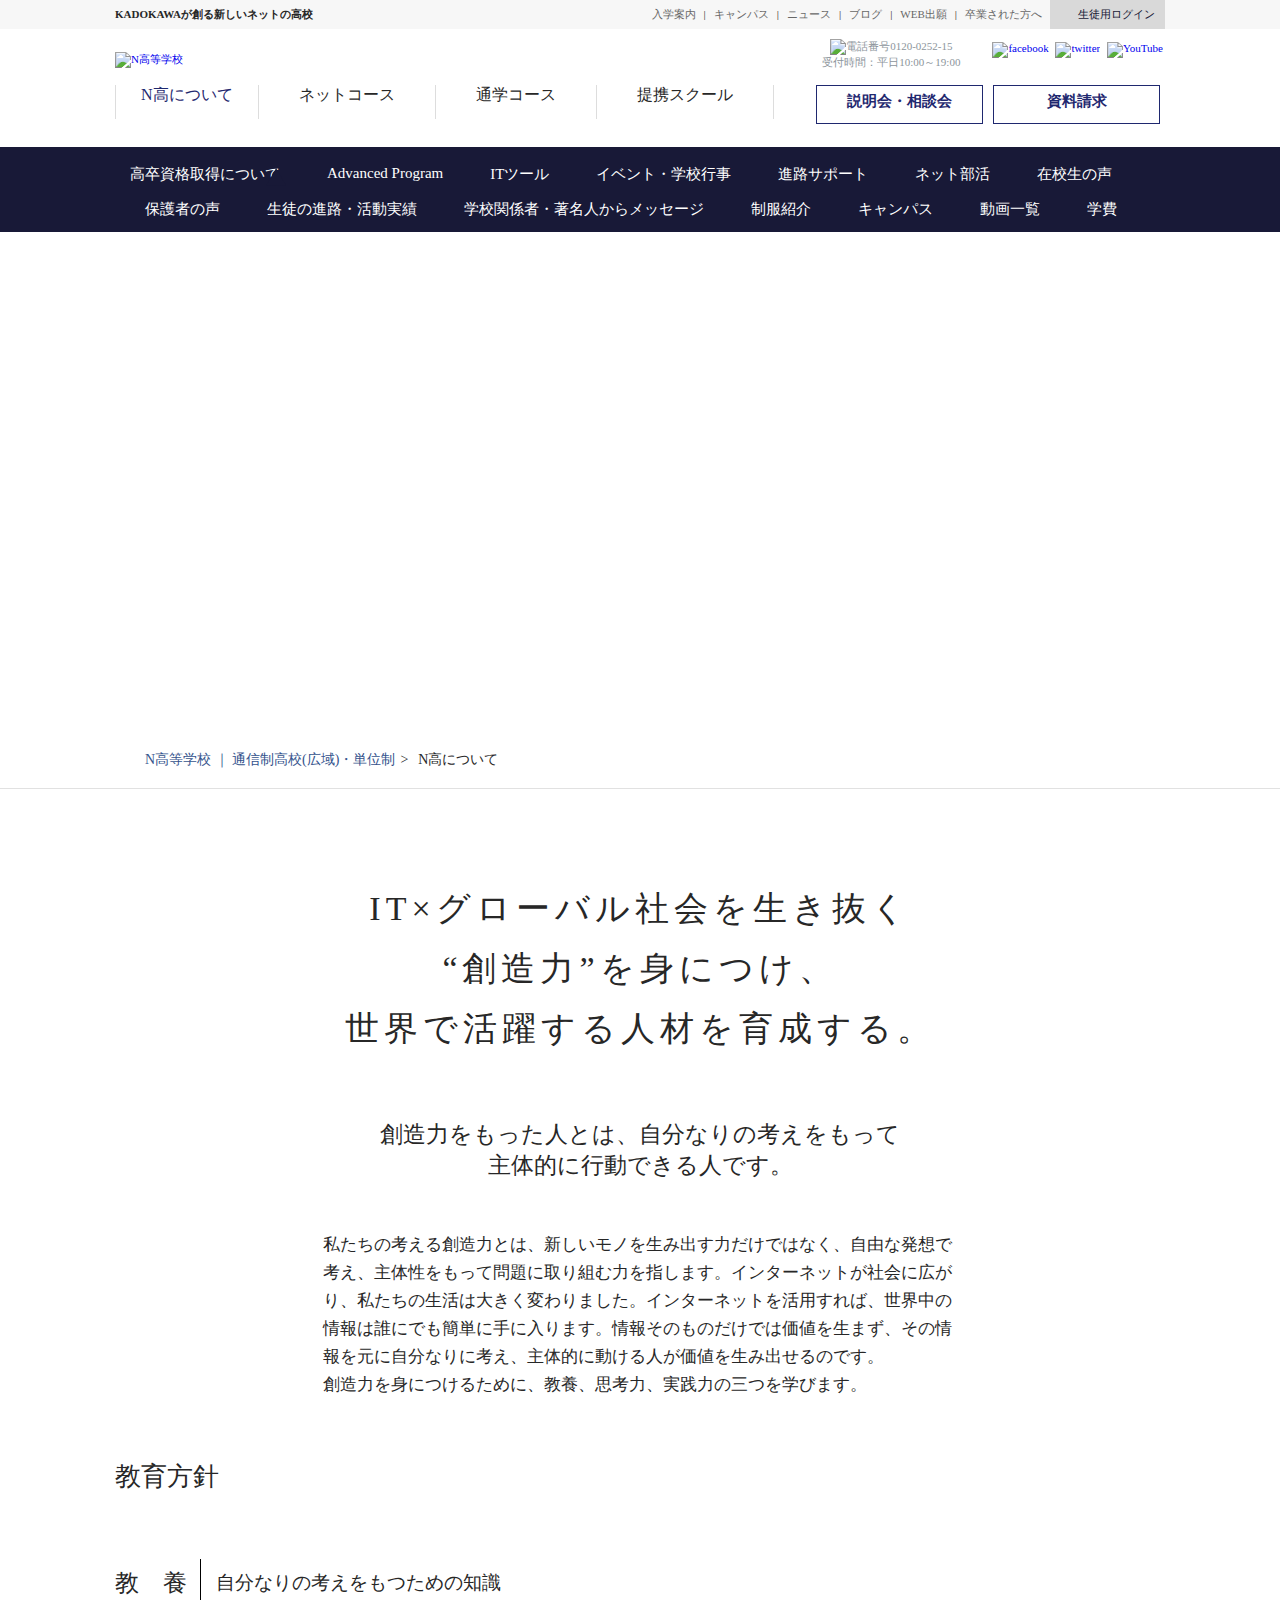
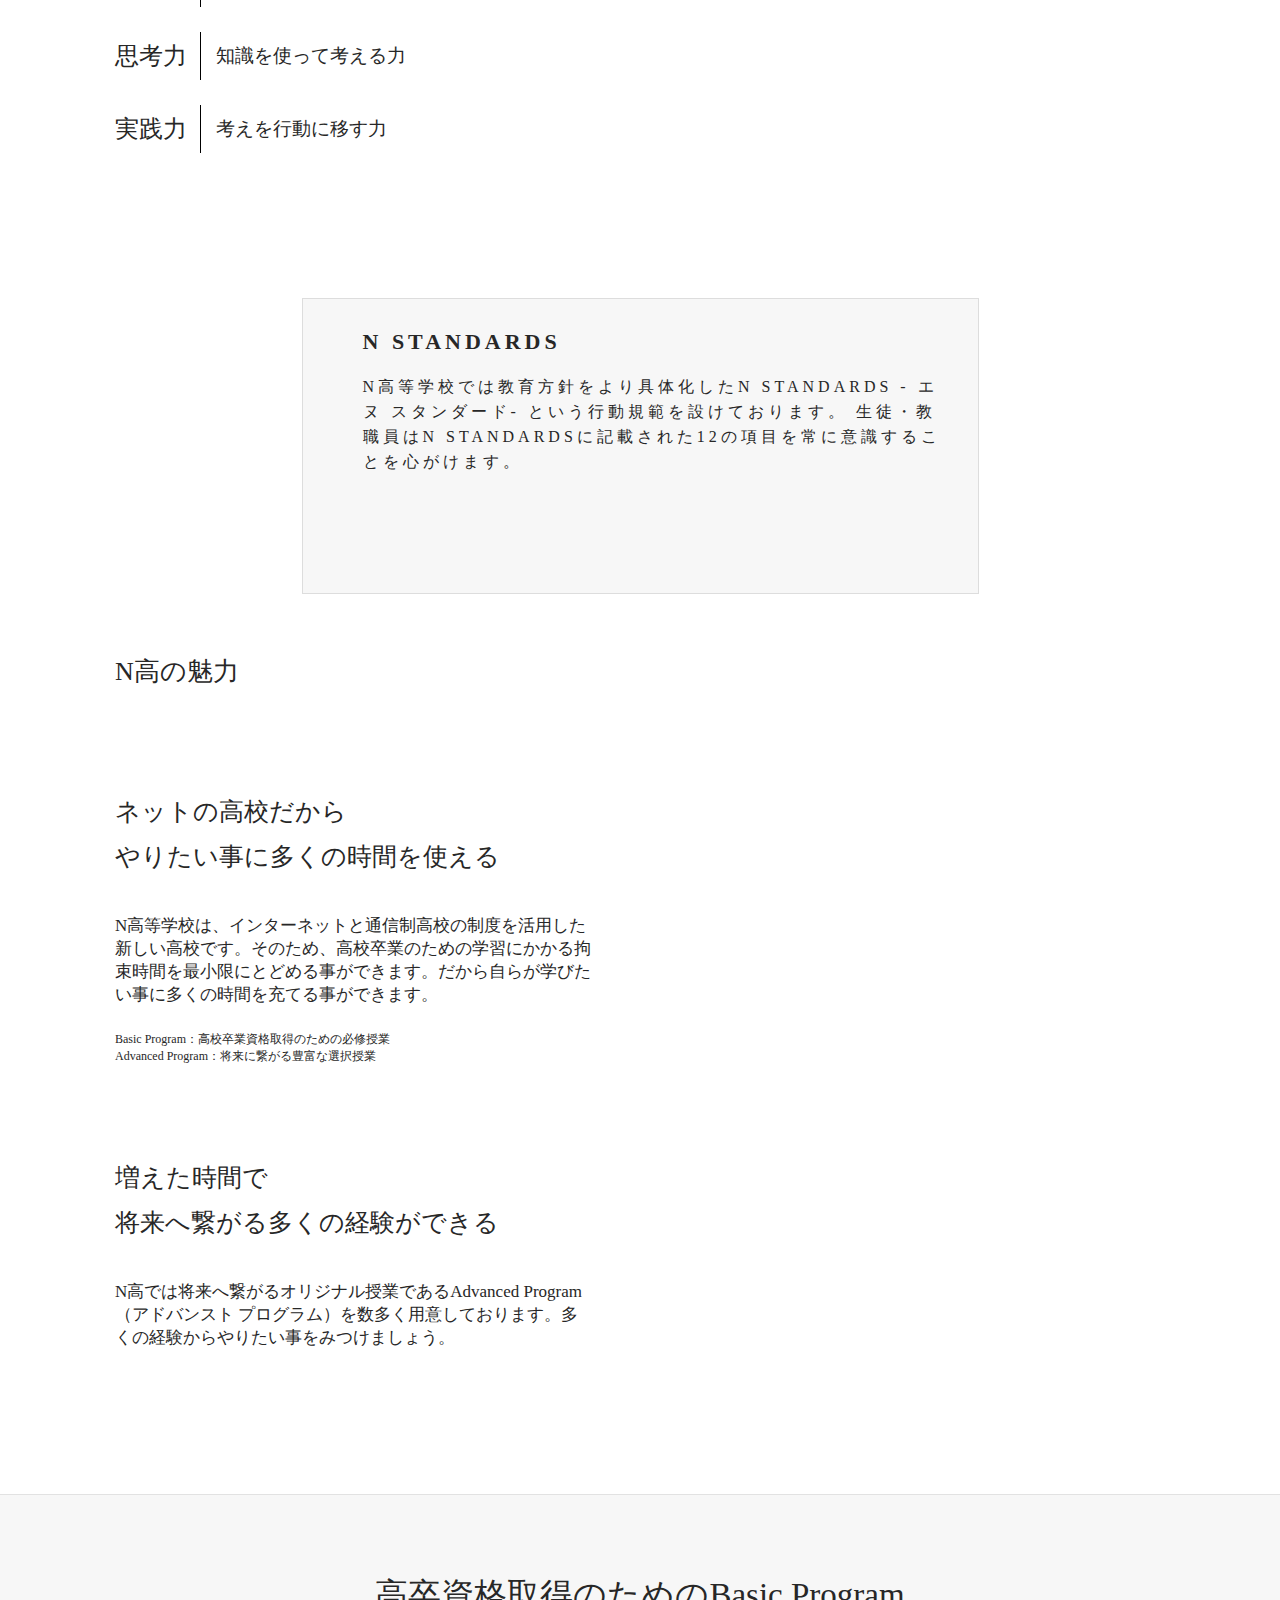
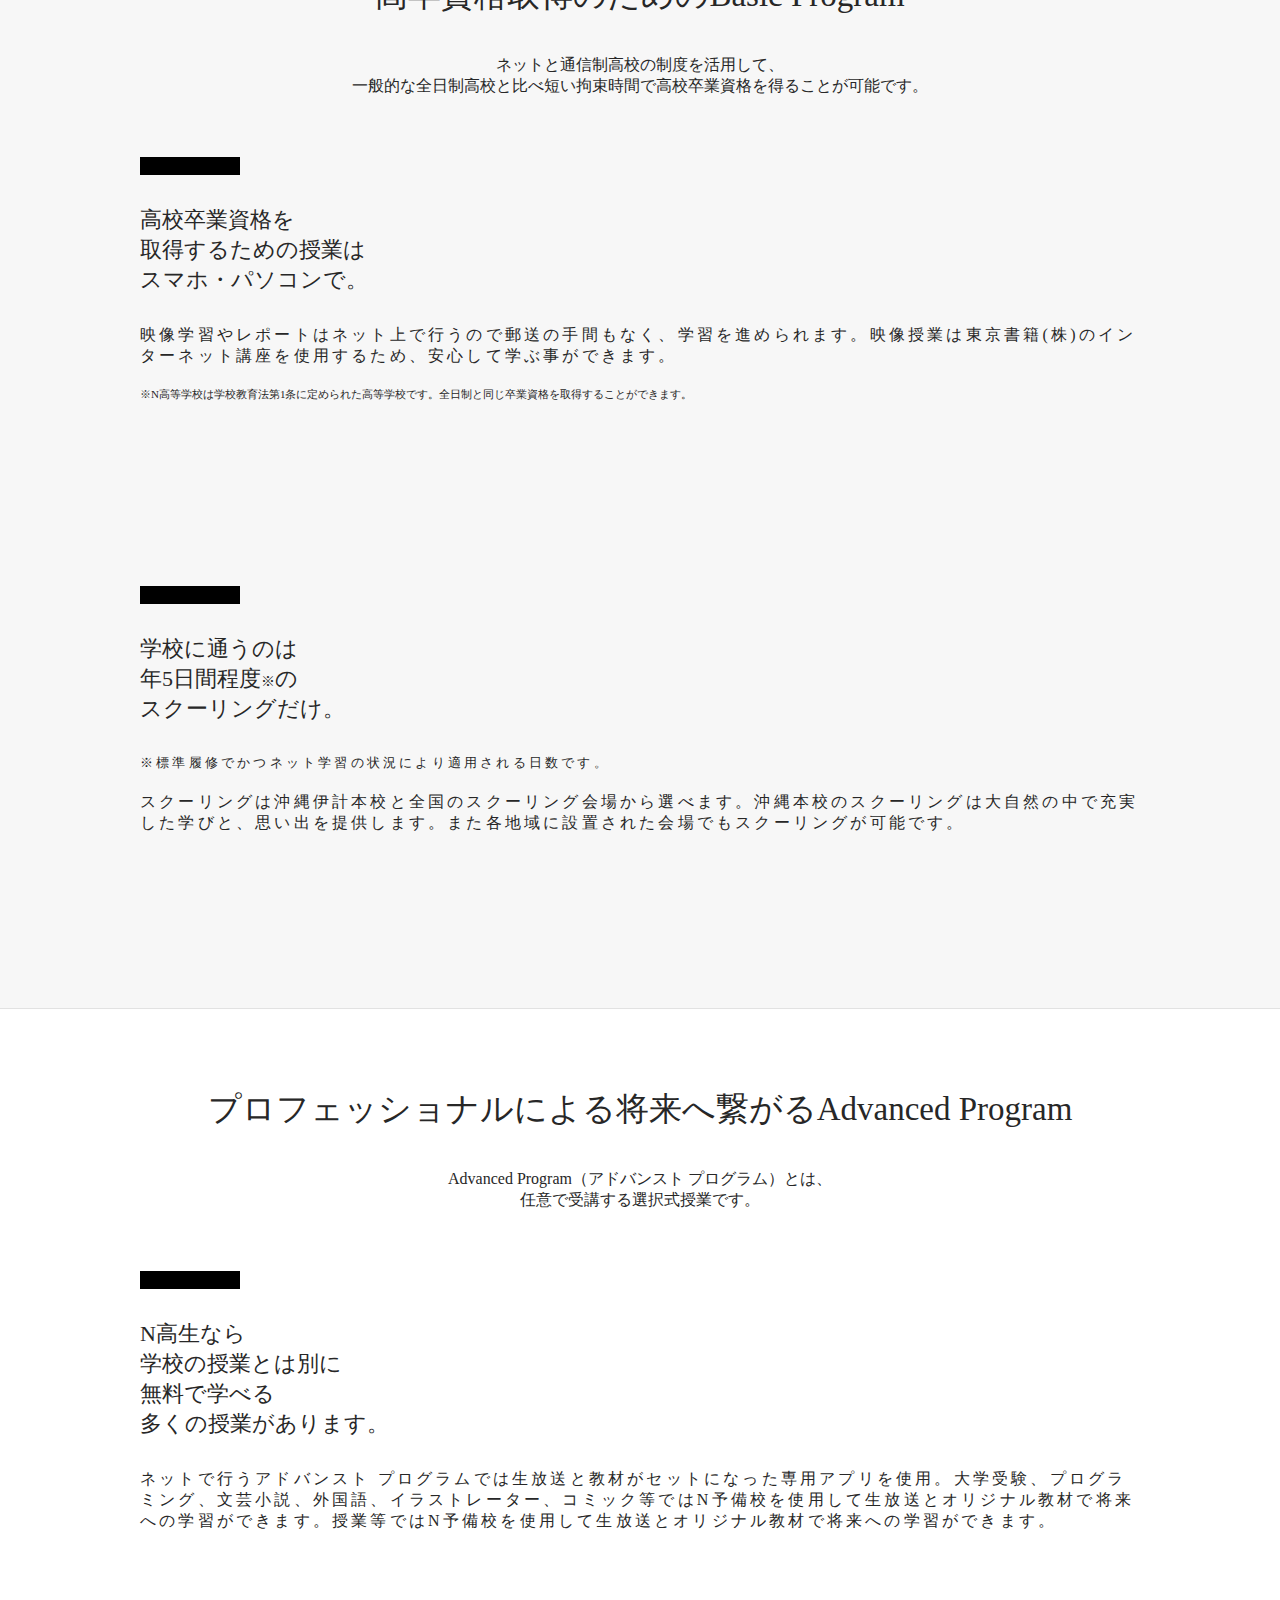
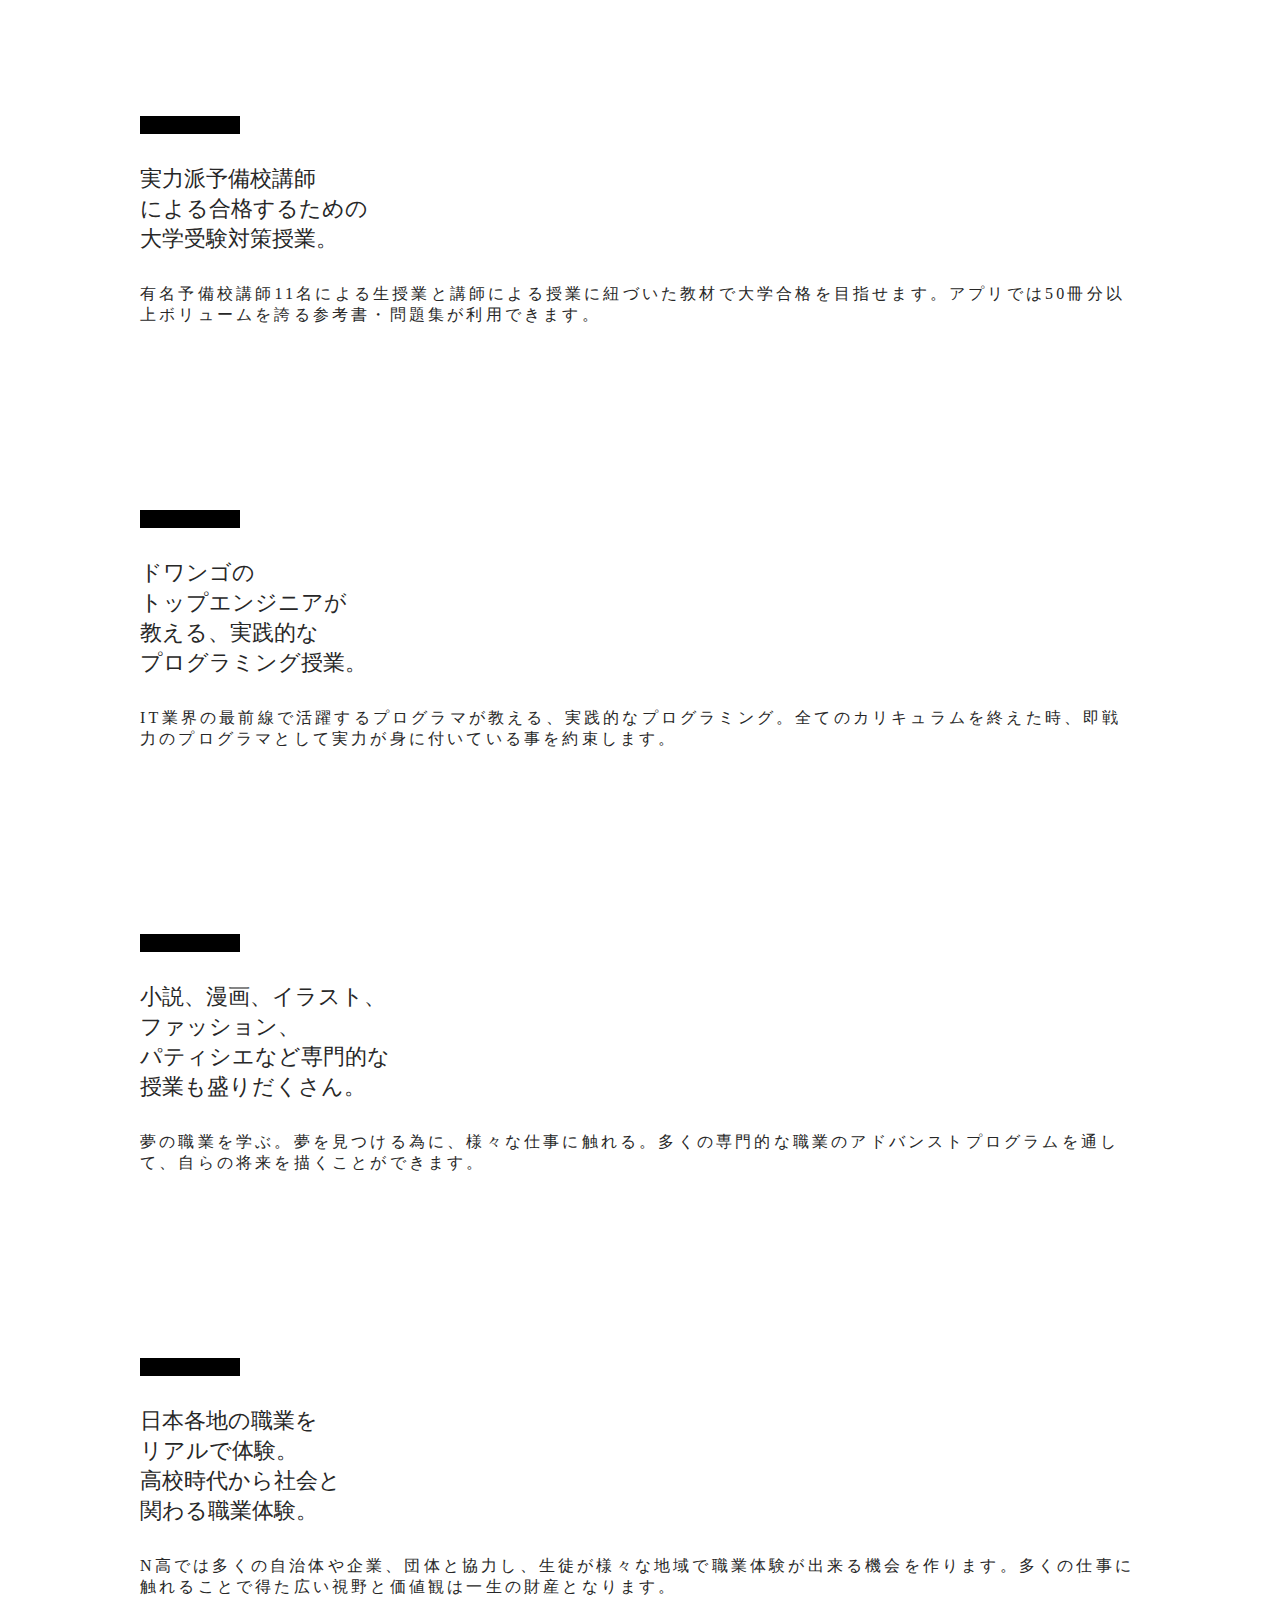
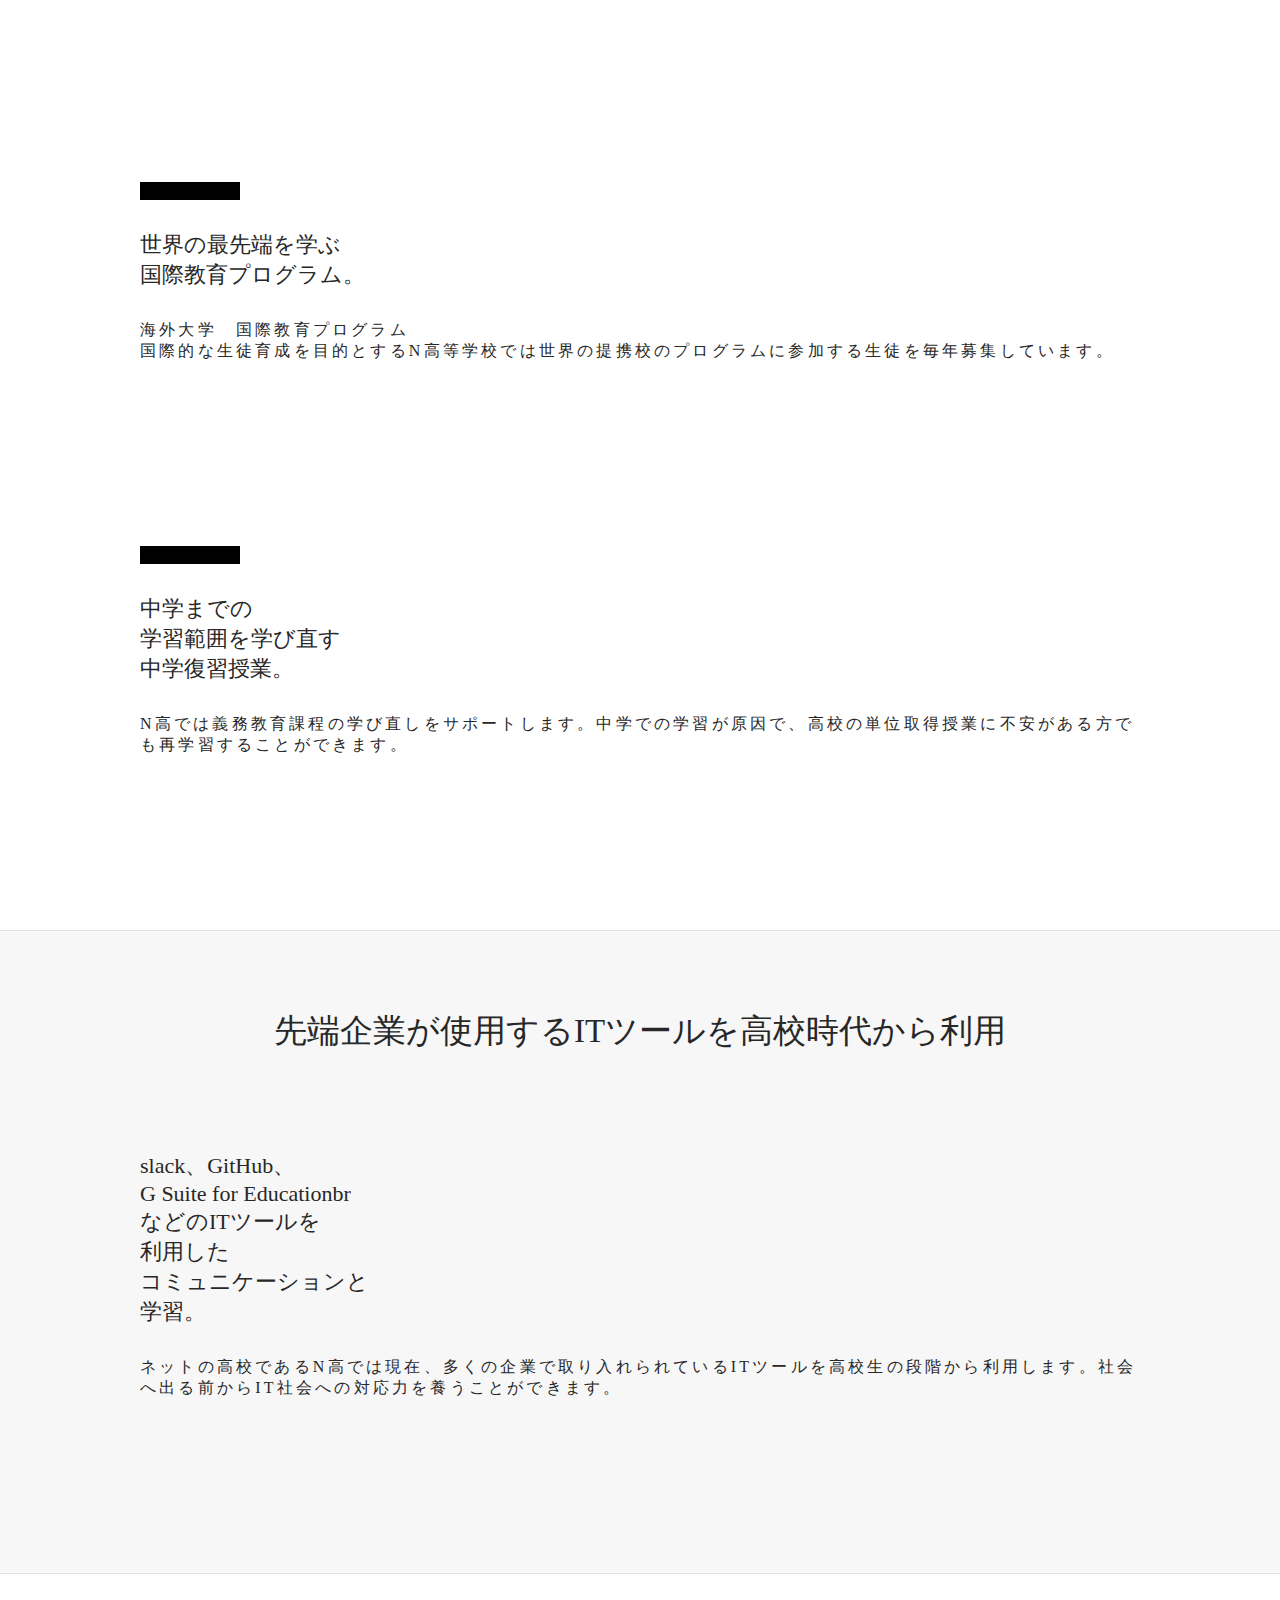
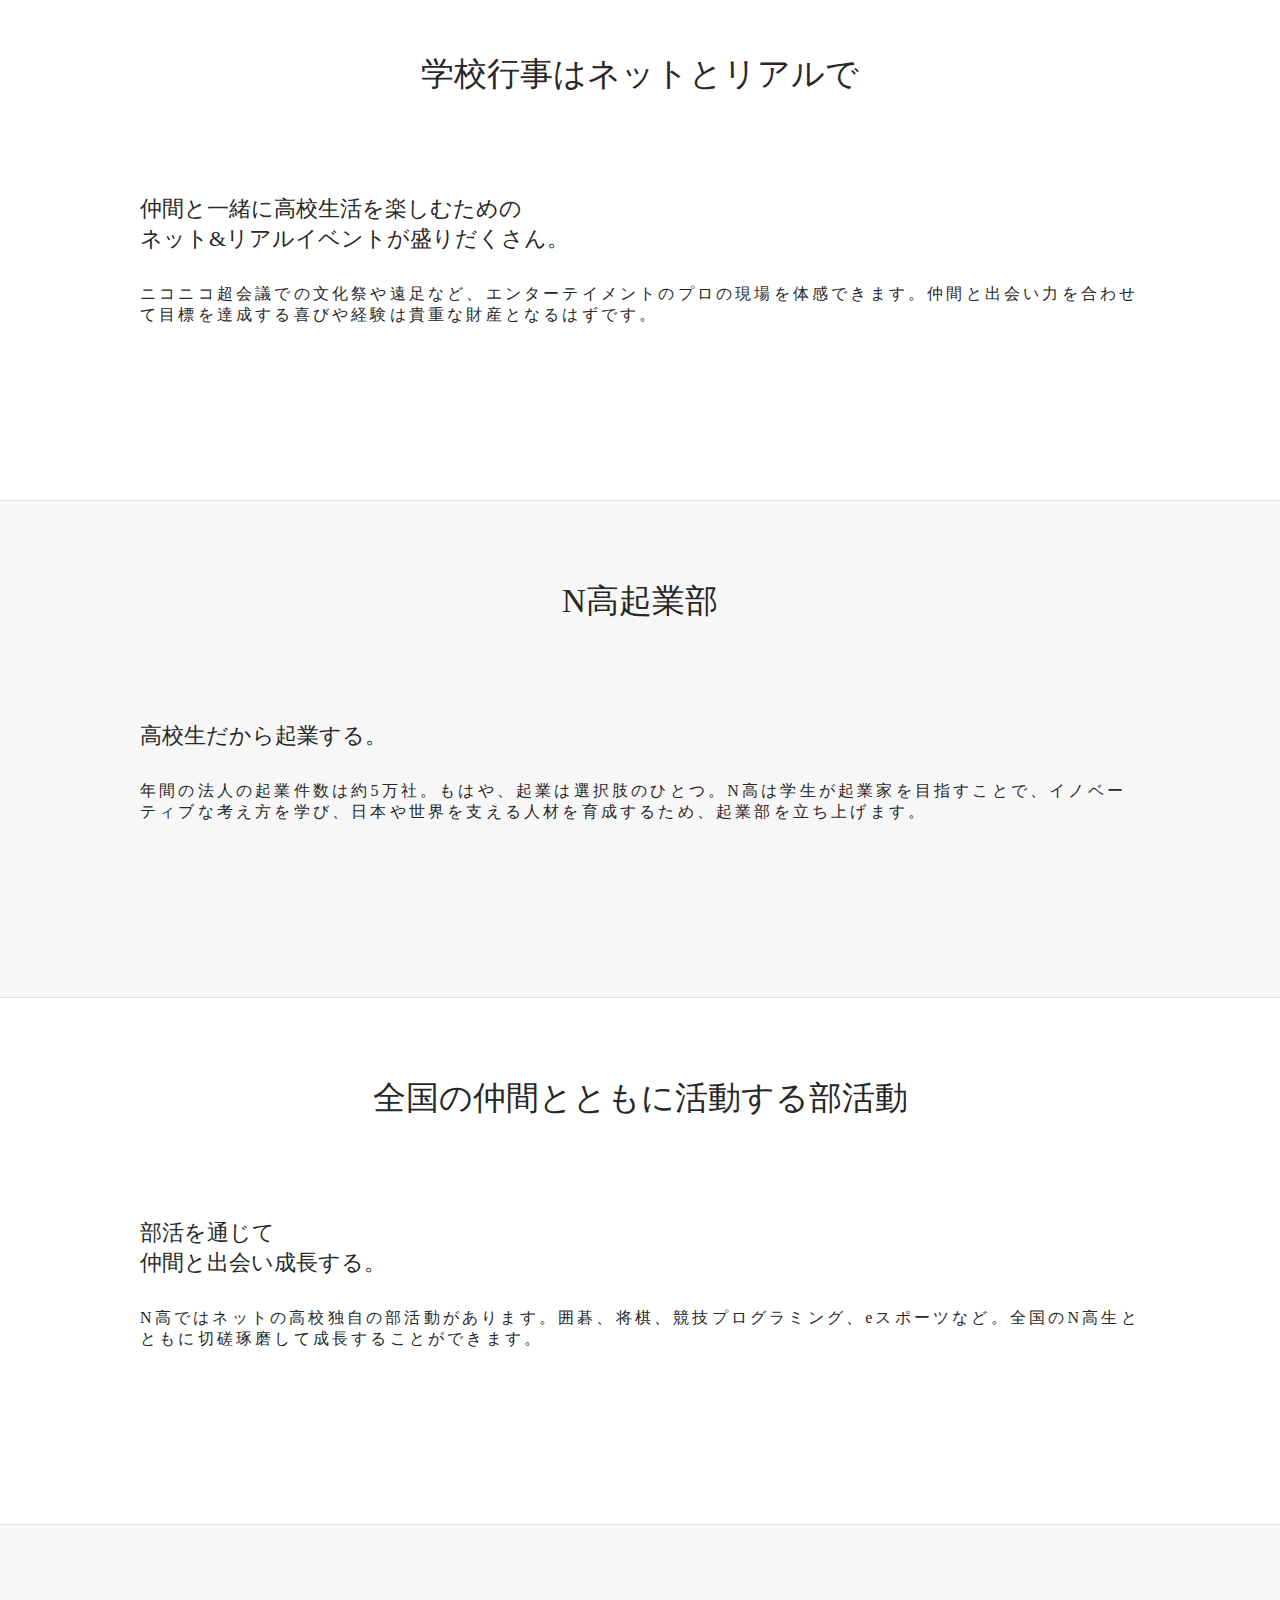
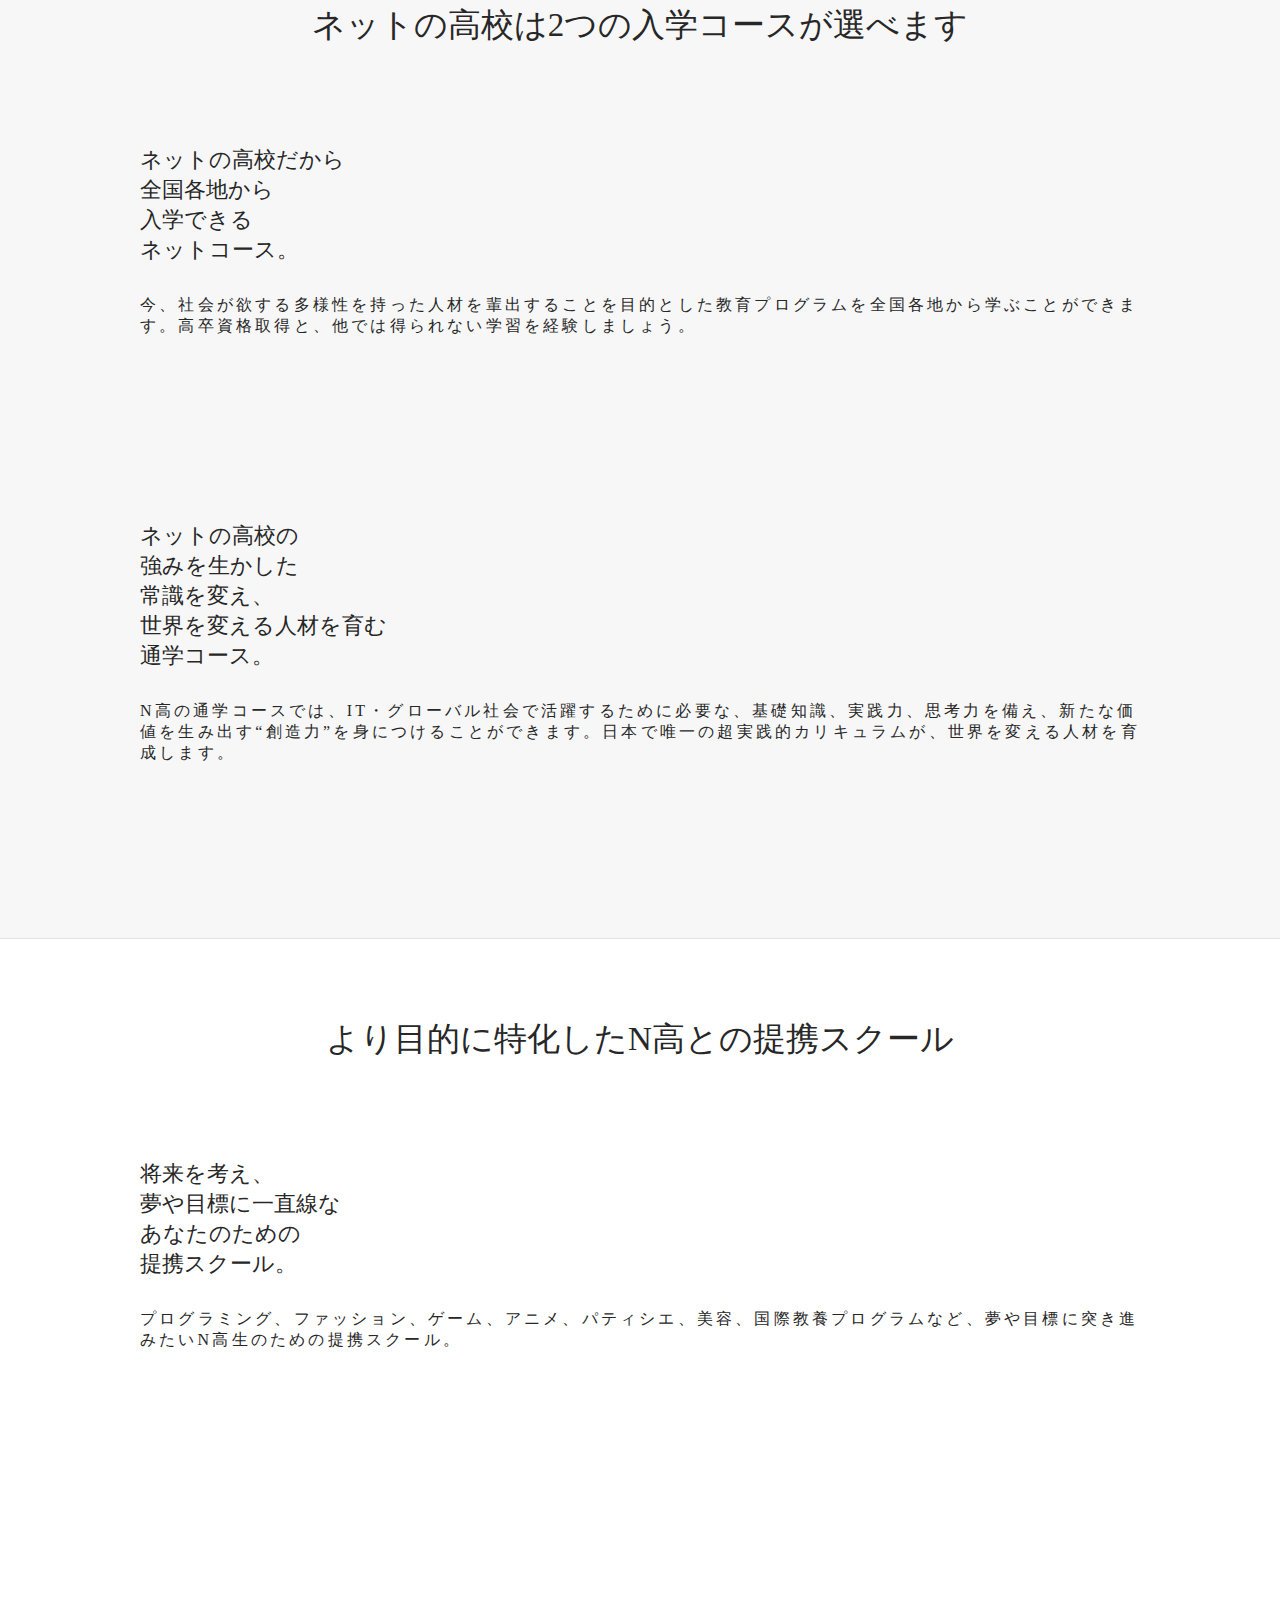
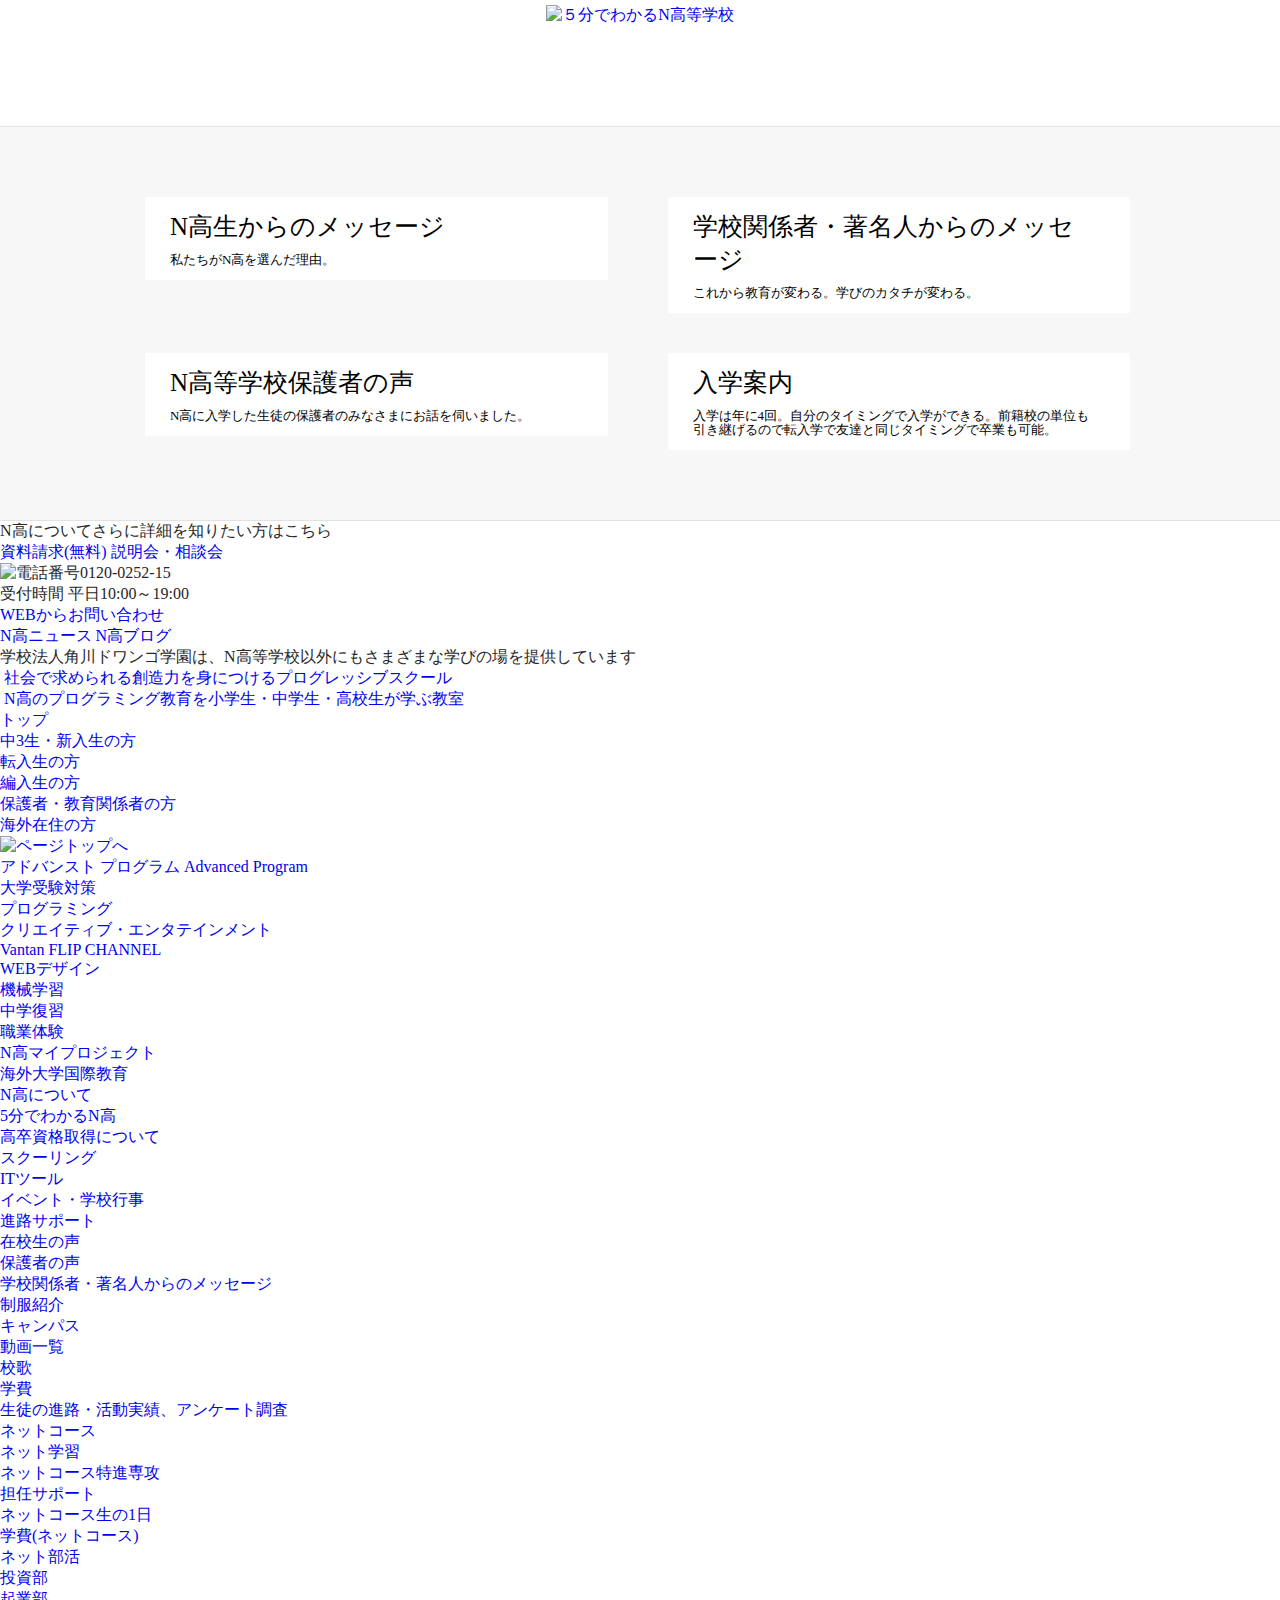
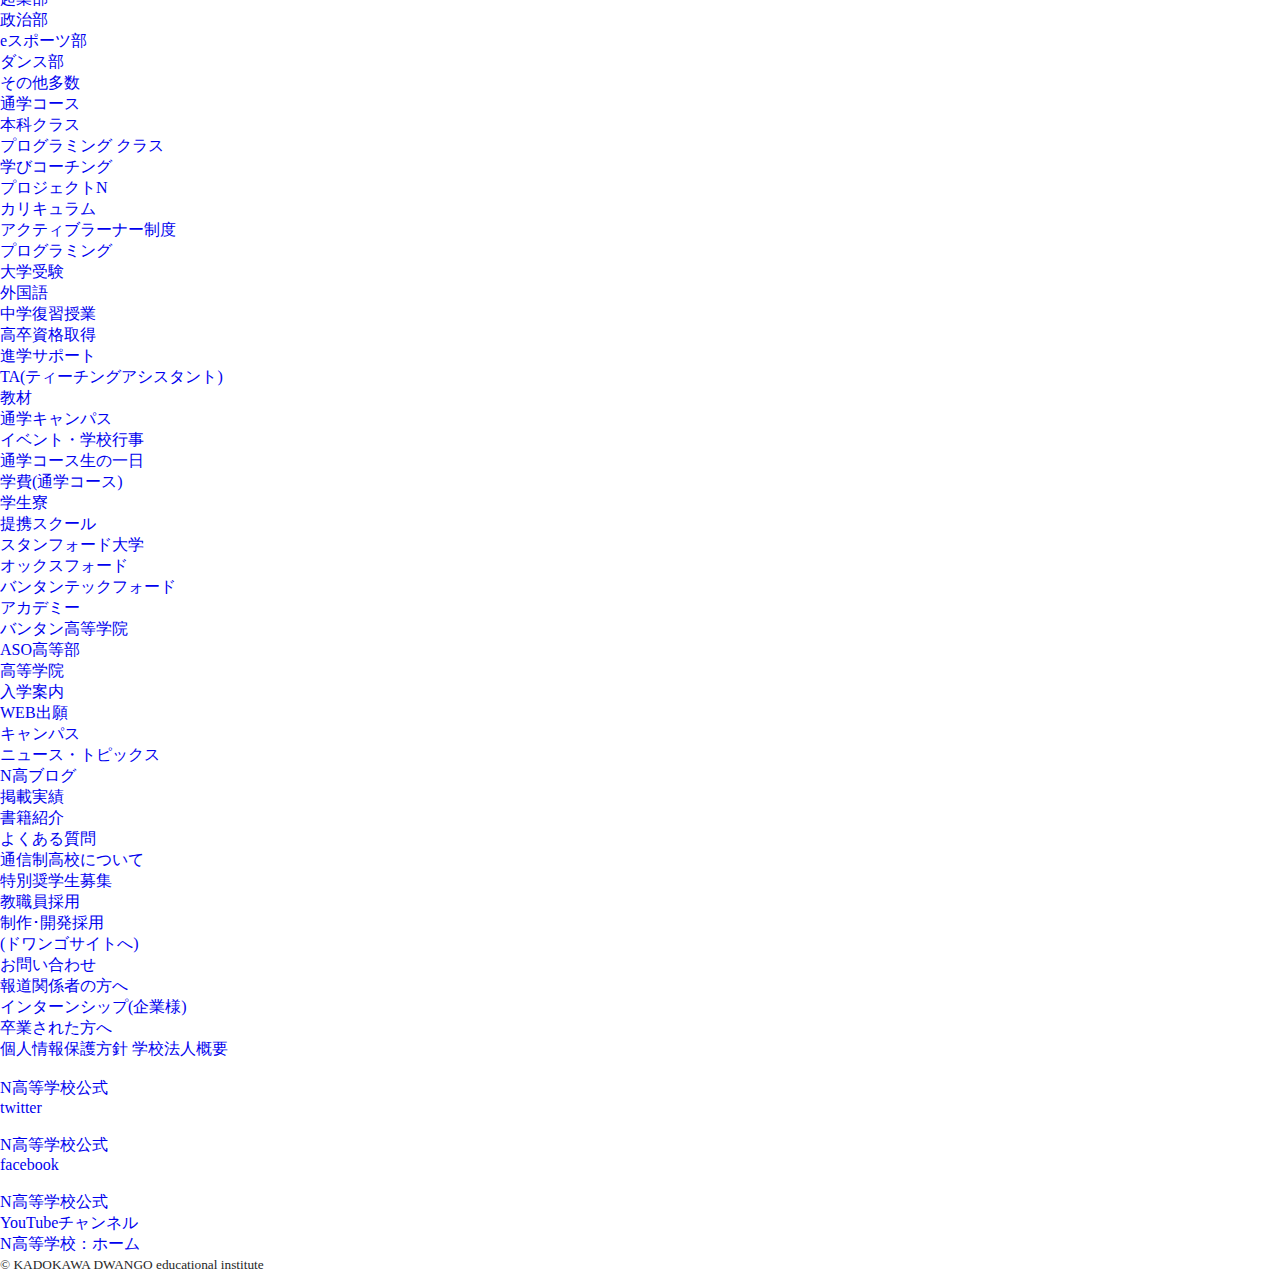
==== commit e222bcae: "main部分の実装に伴う一部classの変更" ====
--- a/html-nkou/index.html
+++ b/html-nkou/index.html
@@ -596,7 +596,7 @@
             </p>
             <div class="info-wrapper">
                 <div class="info-link">
-                    <a href="#" class="request">資料請求</a>
+                    <a href="#" class="request">資料請求(無料)</a>
                     <a href="#" class="meeting">説明会・相談会</a>
                 </div>
                 <div class="address">
@@ -615,7 +615,7 @@
                 <a href="#">N高ニュース</a>
                 <a href="#">N高ブログ</a>
                 <p>学校法人角川ドワンゴ学園は、N高等学校以外にもさまざまな学びの場を提供しています</p>
-                <ul class="message-link">
+                <ul class="other-link">
                     <li>
                         <a href="#">
                             <img src="images/footer05_Njr.png" alt="">
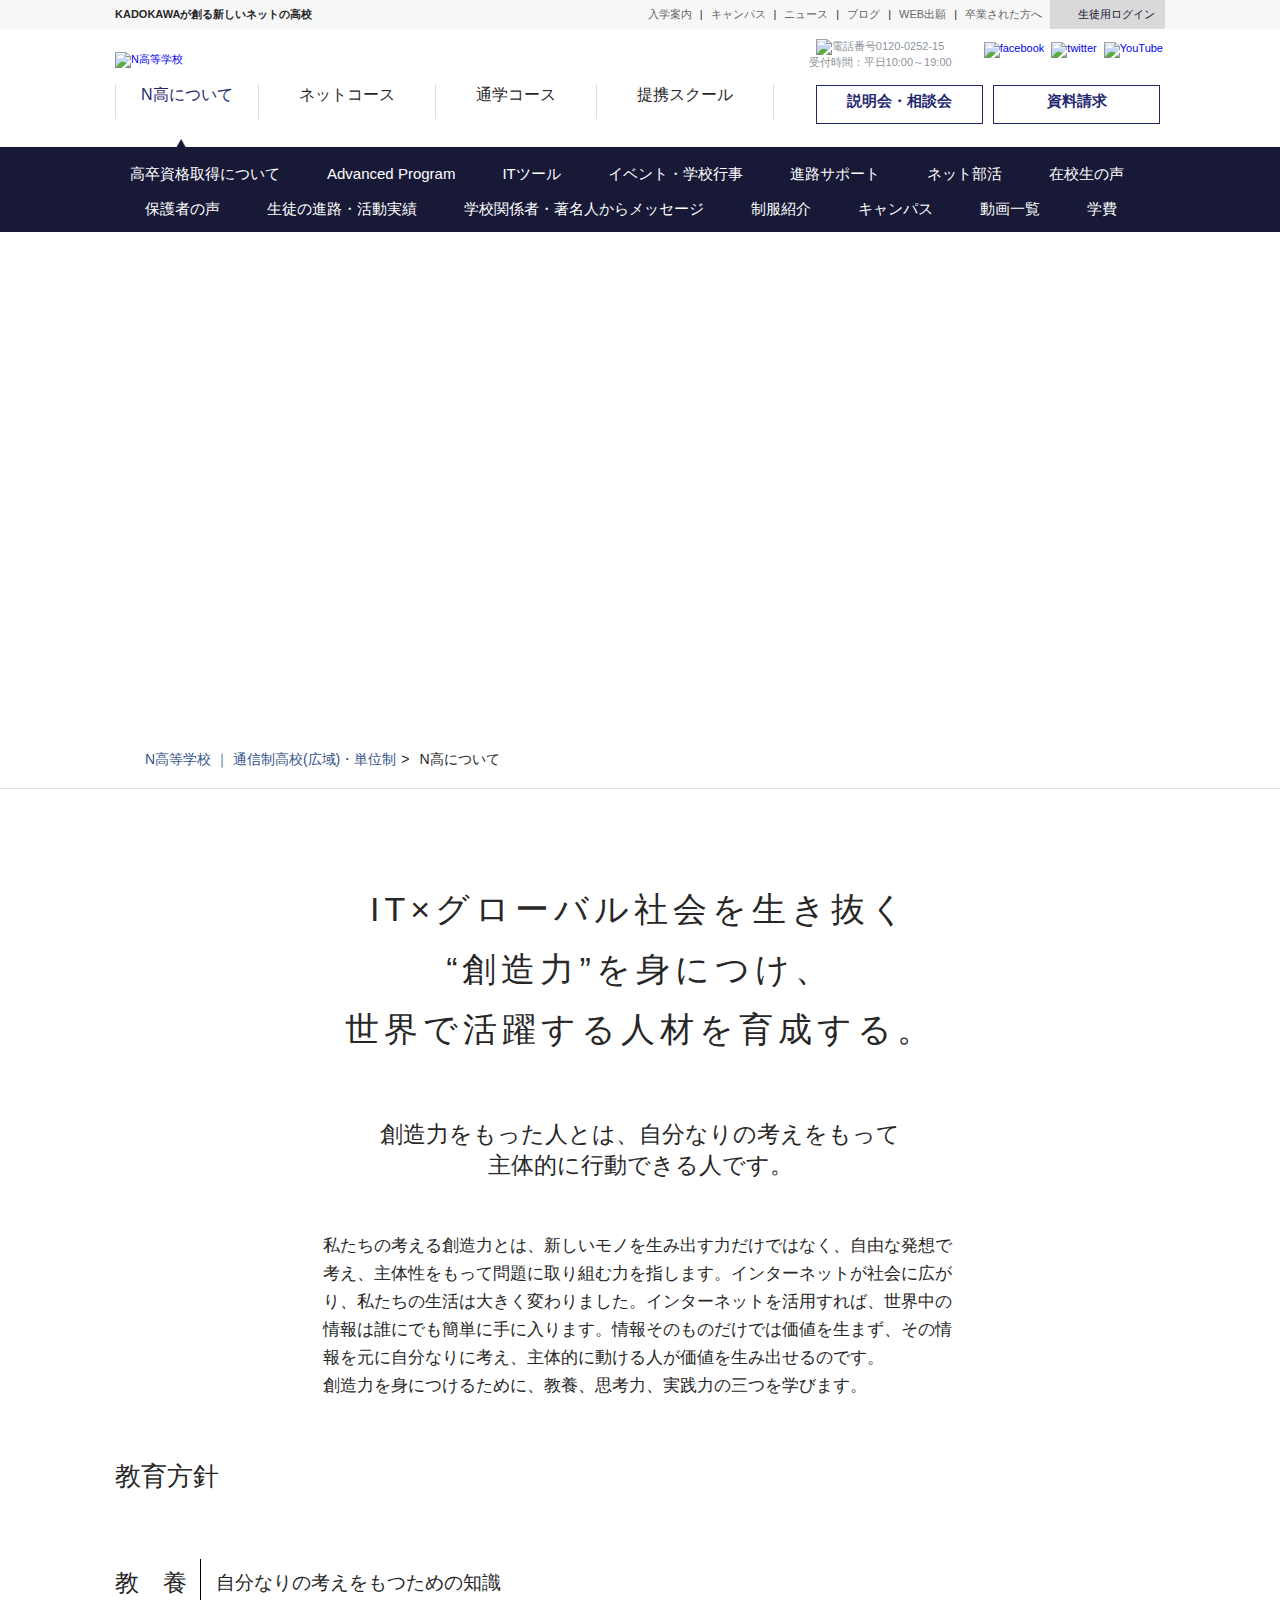
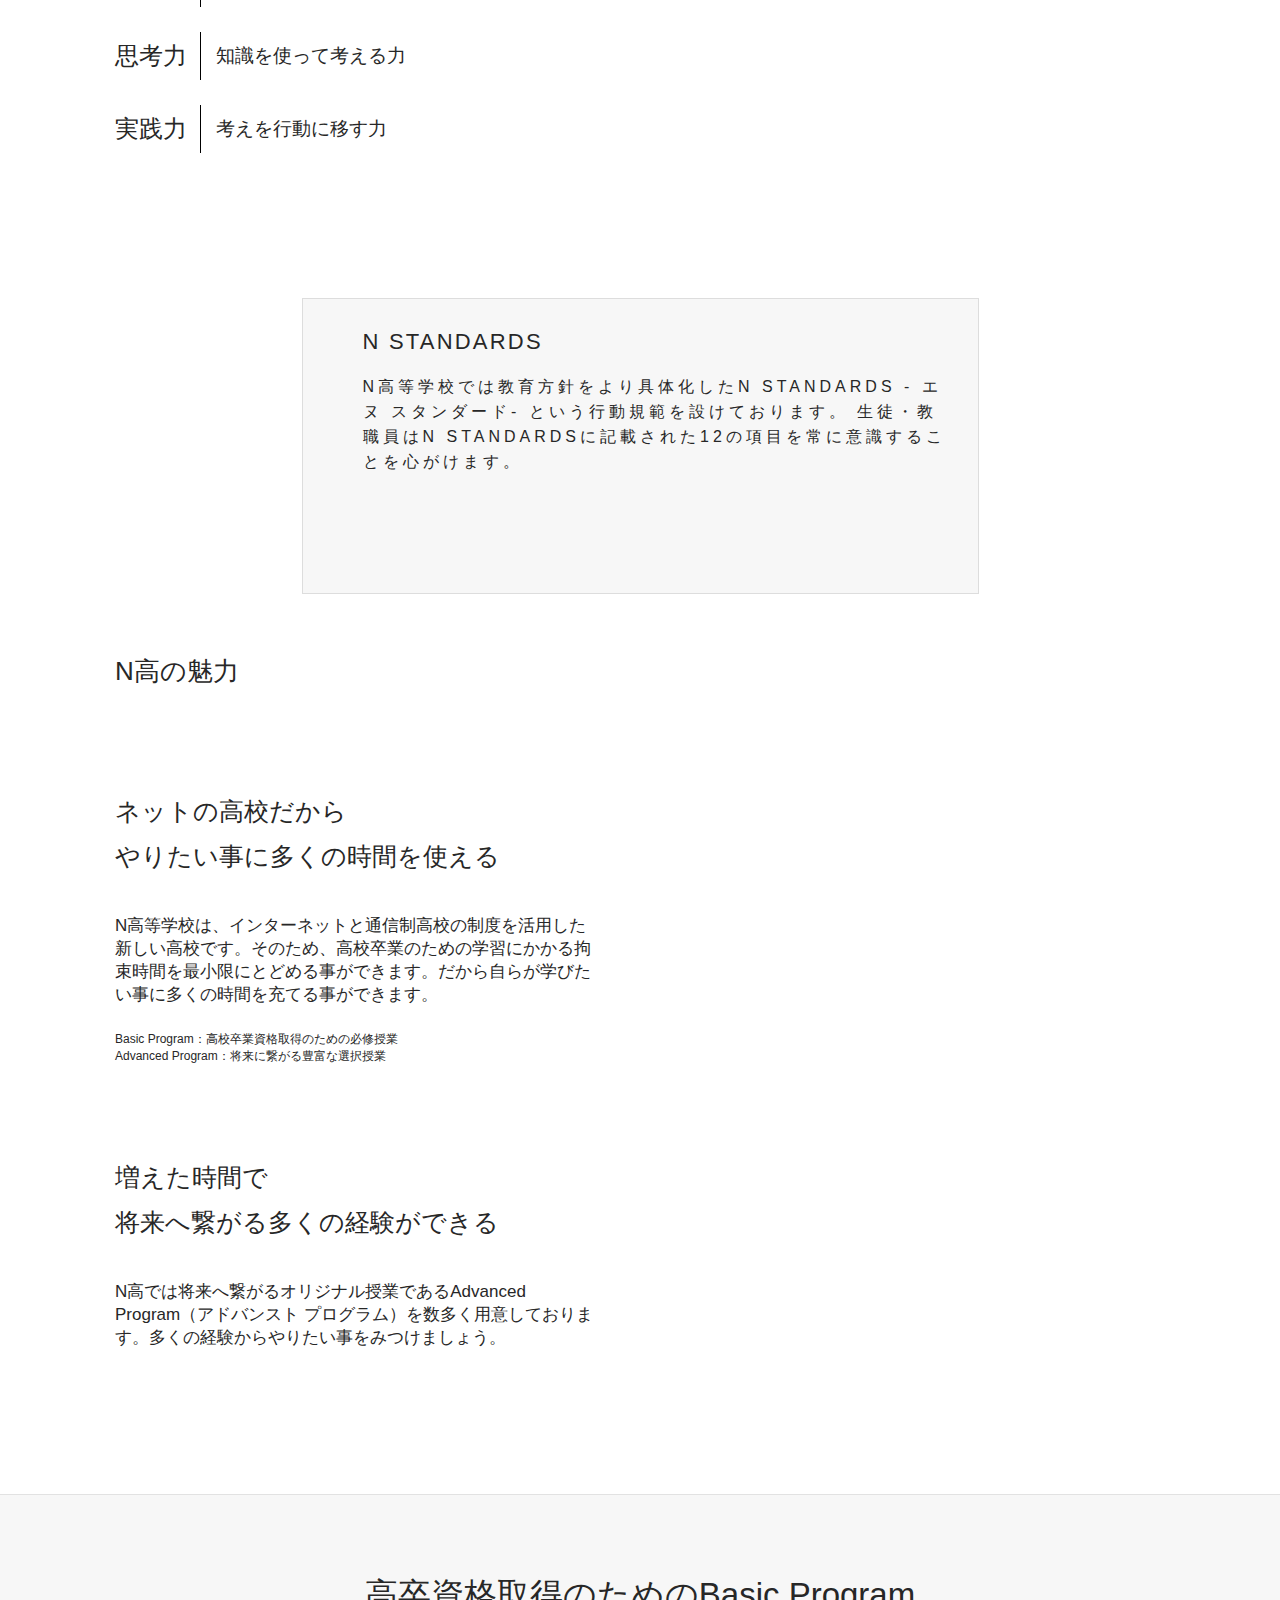
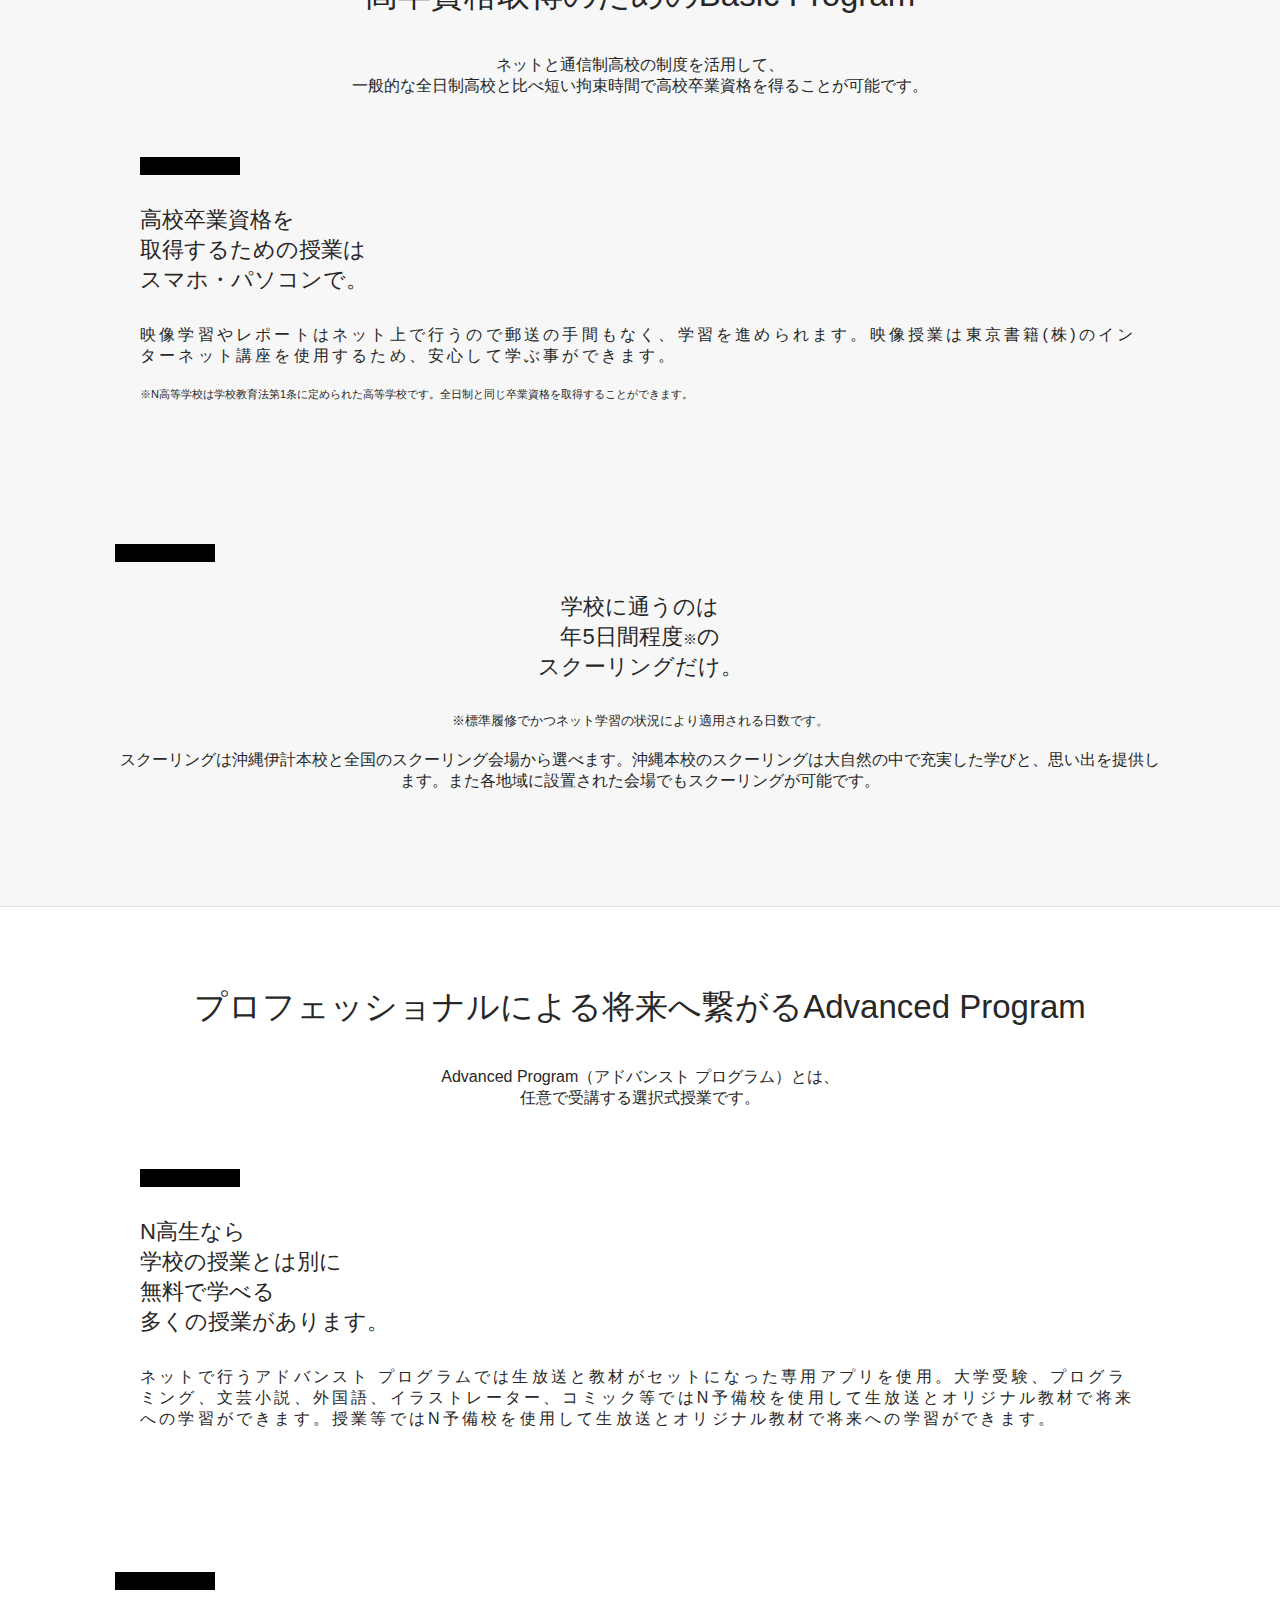
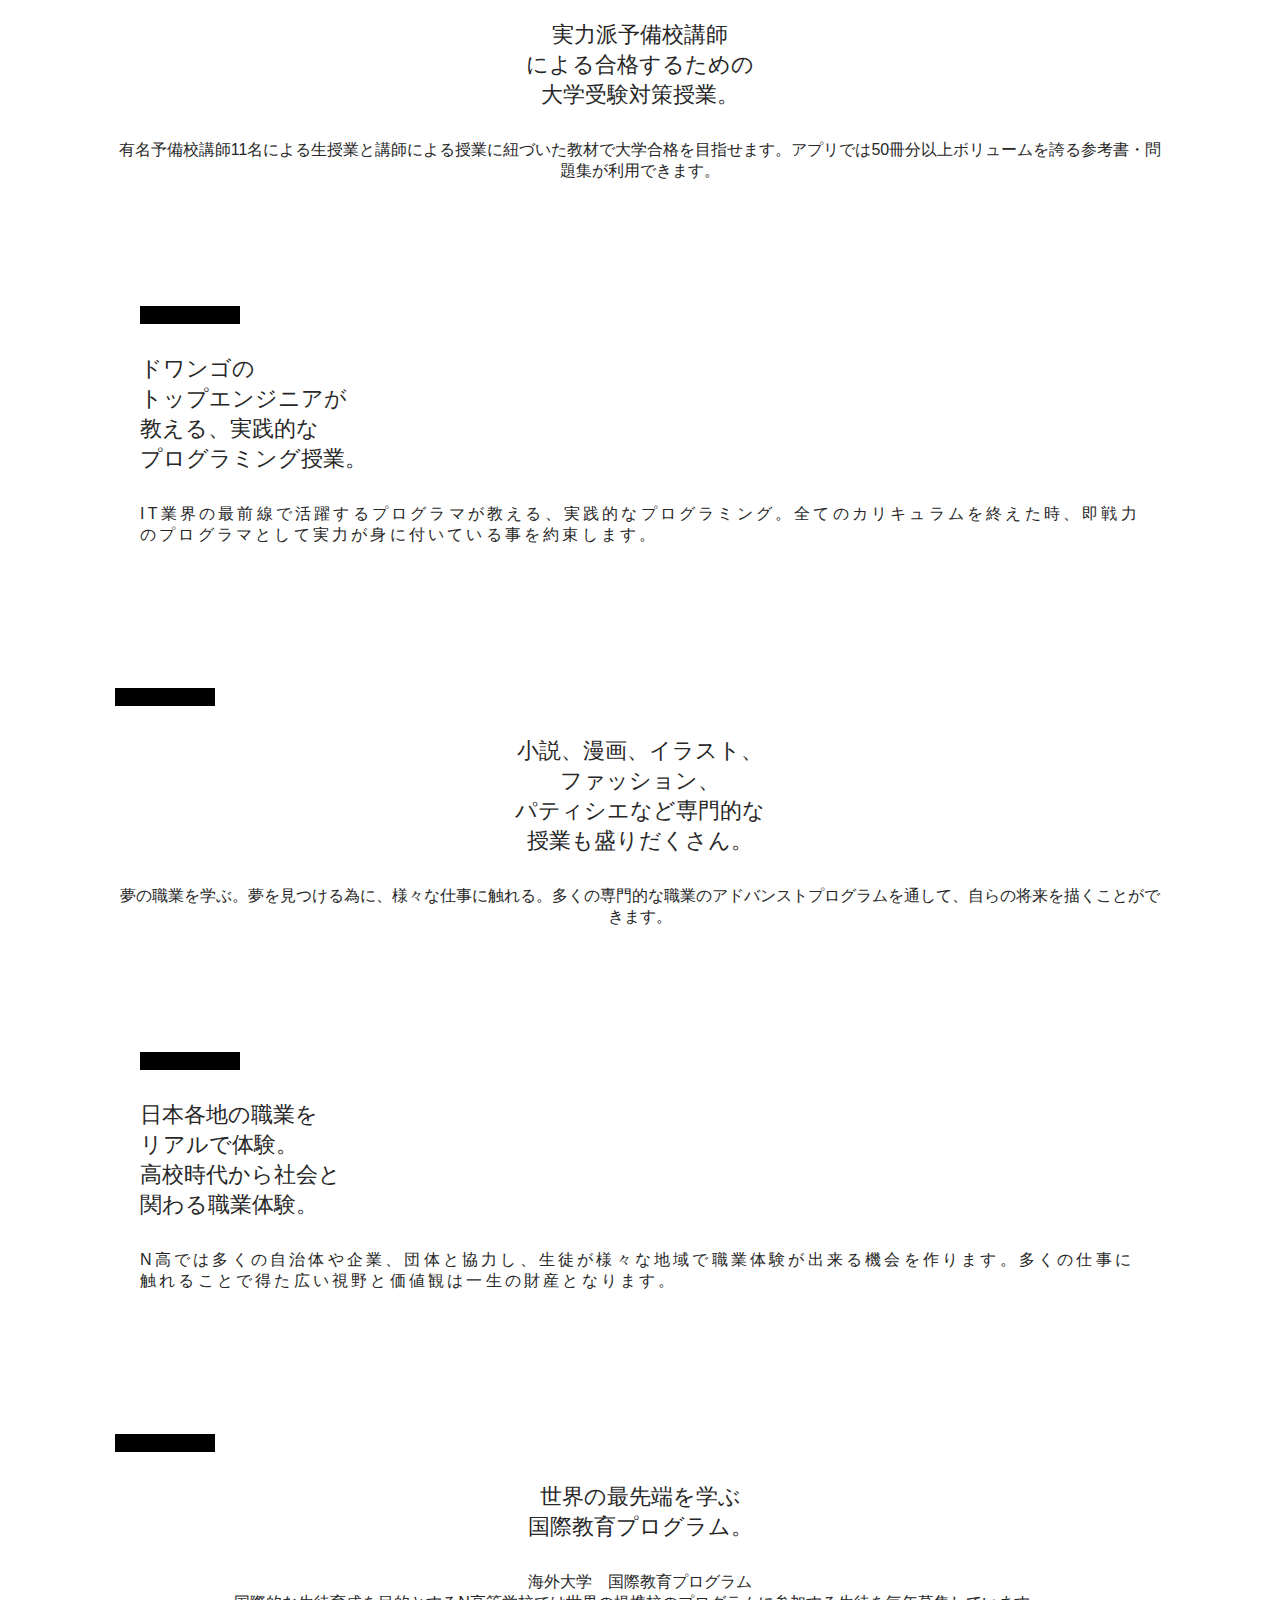
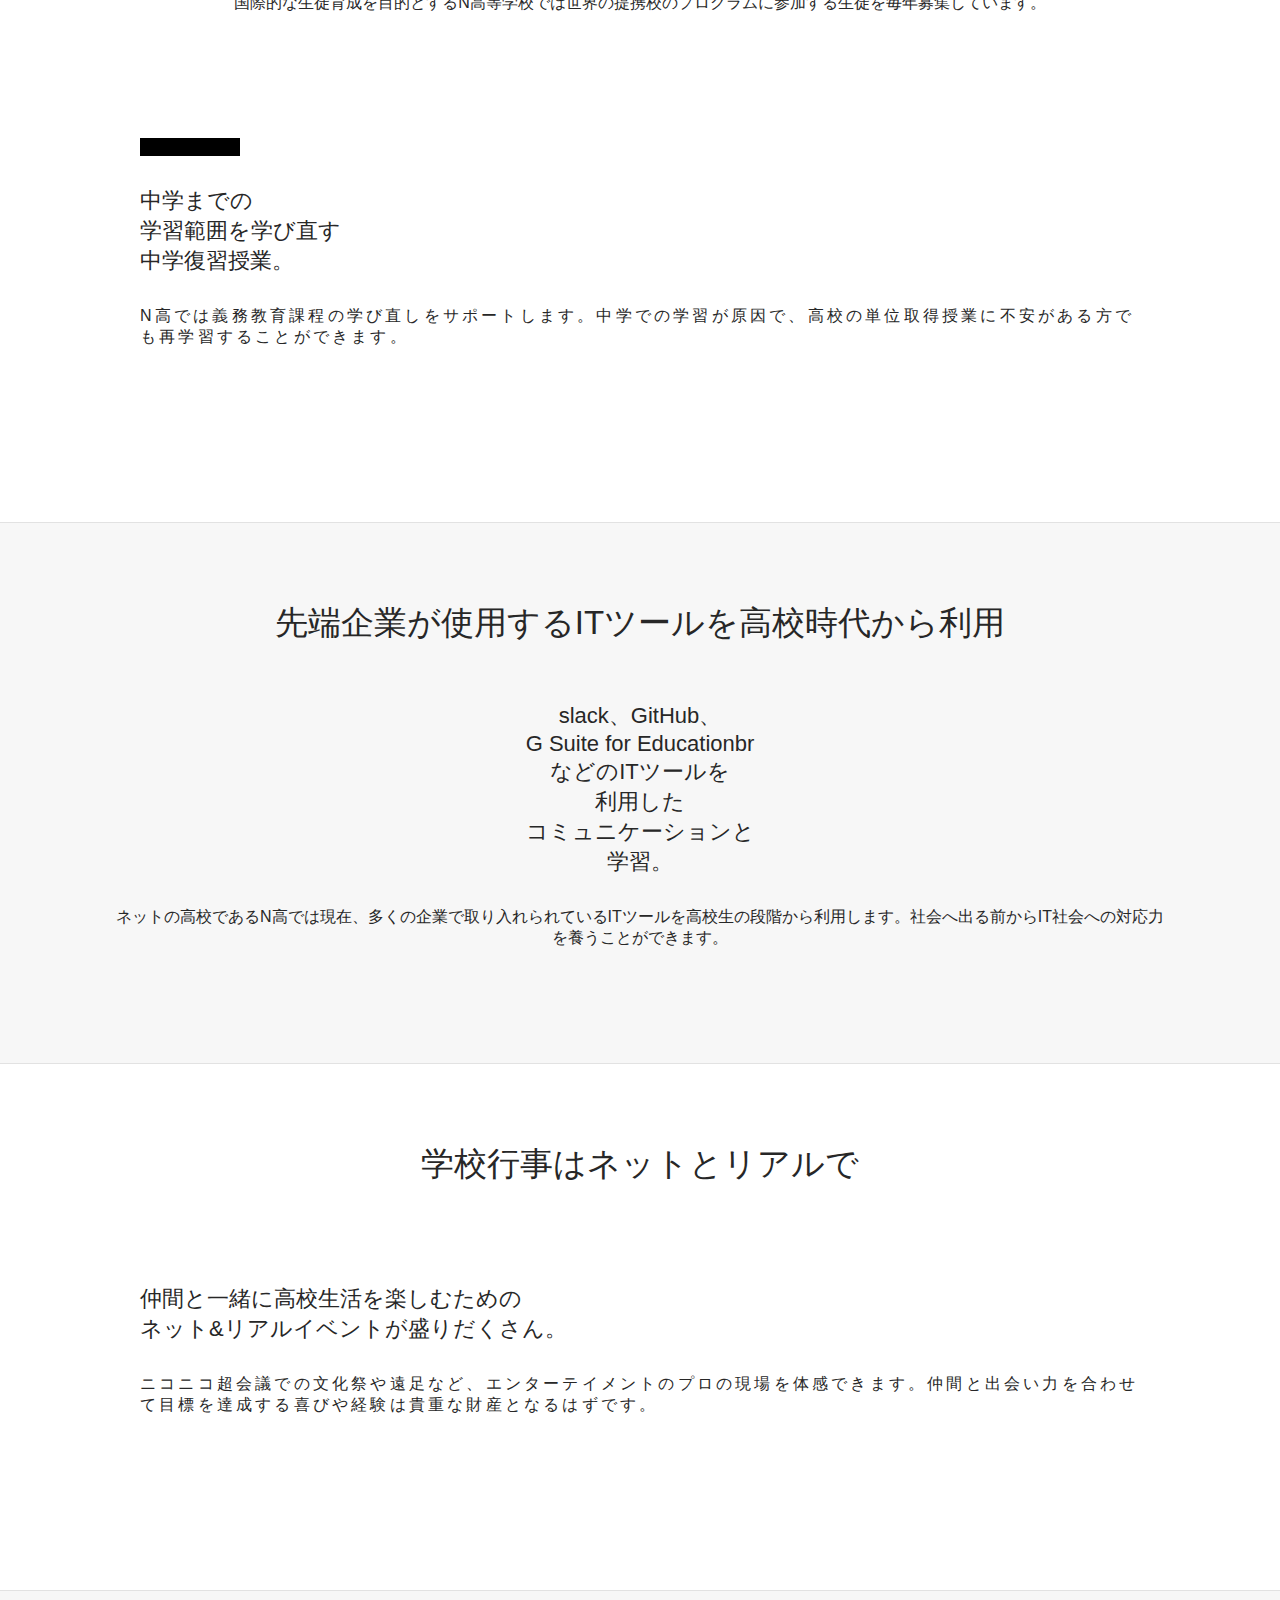
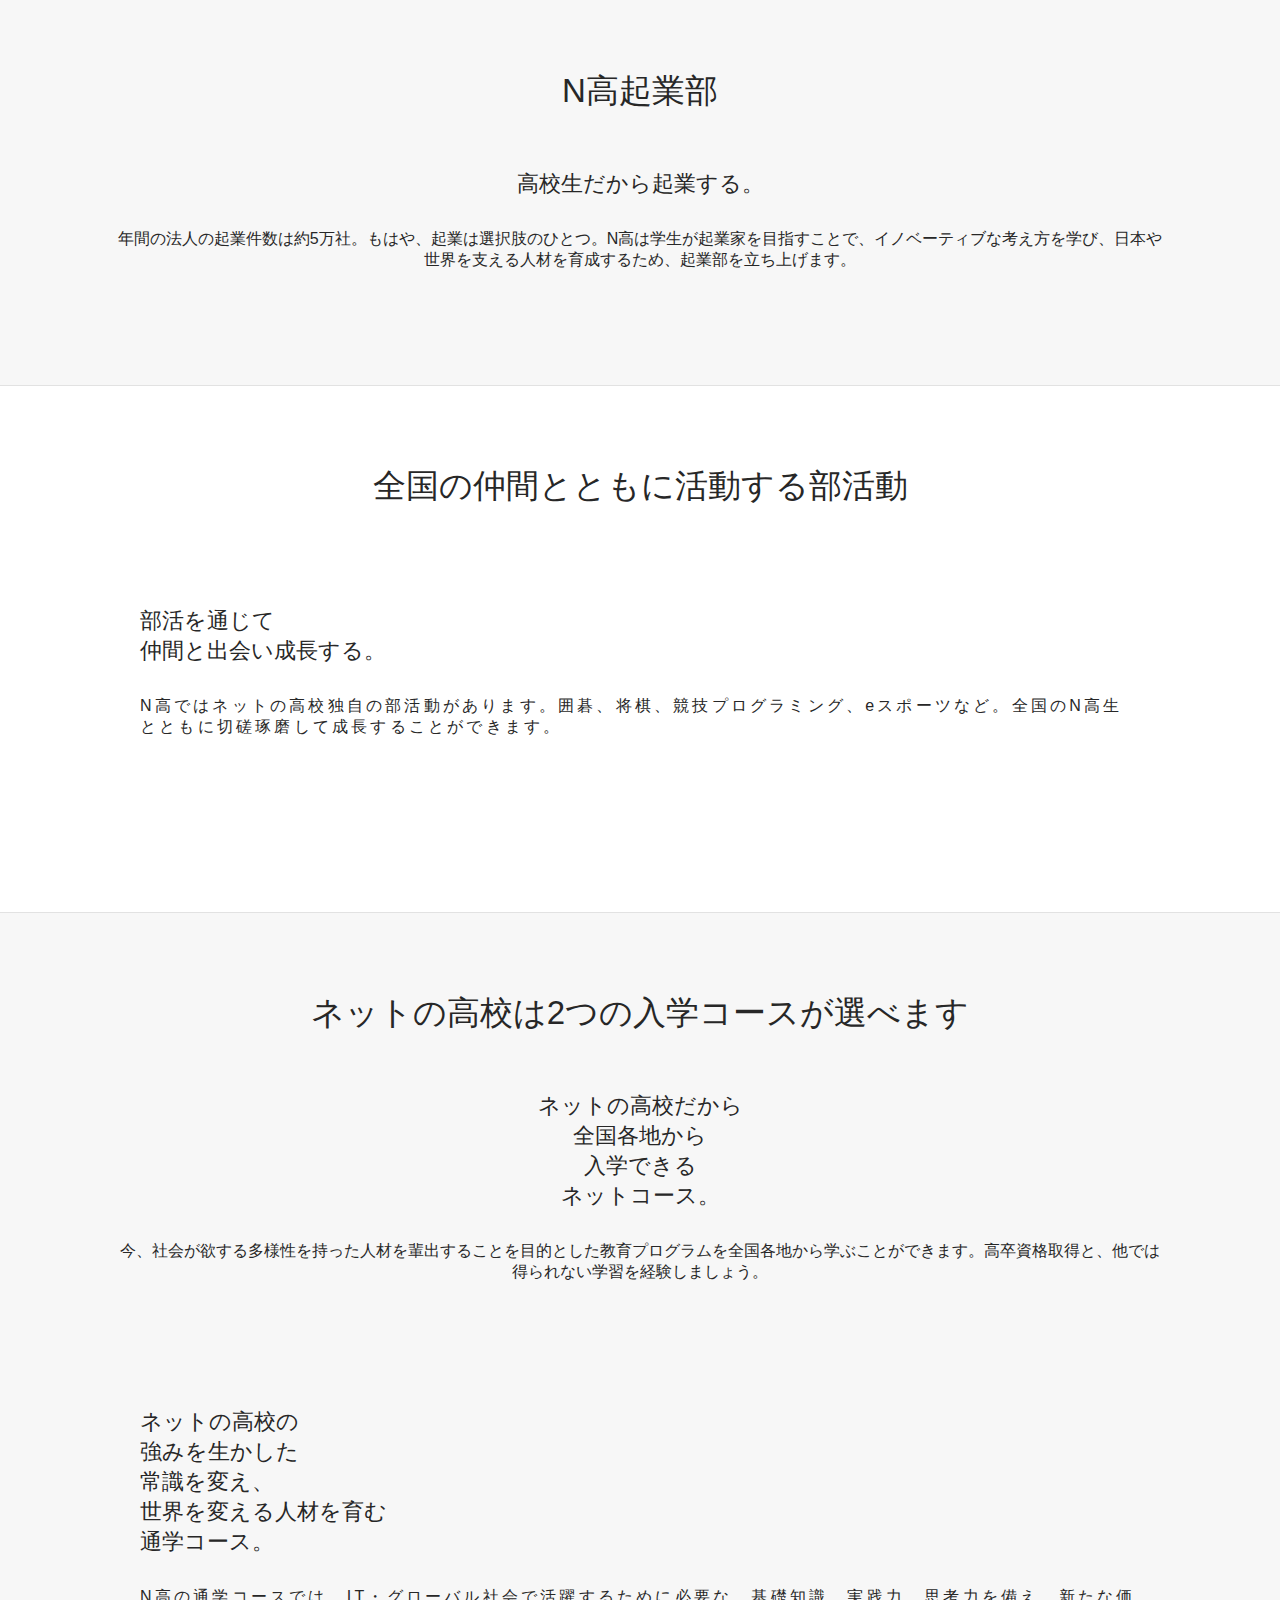
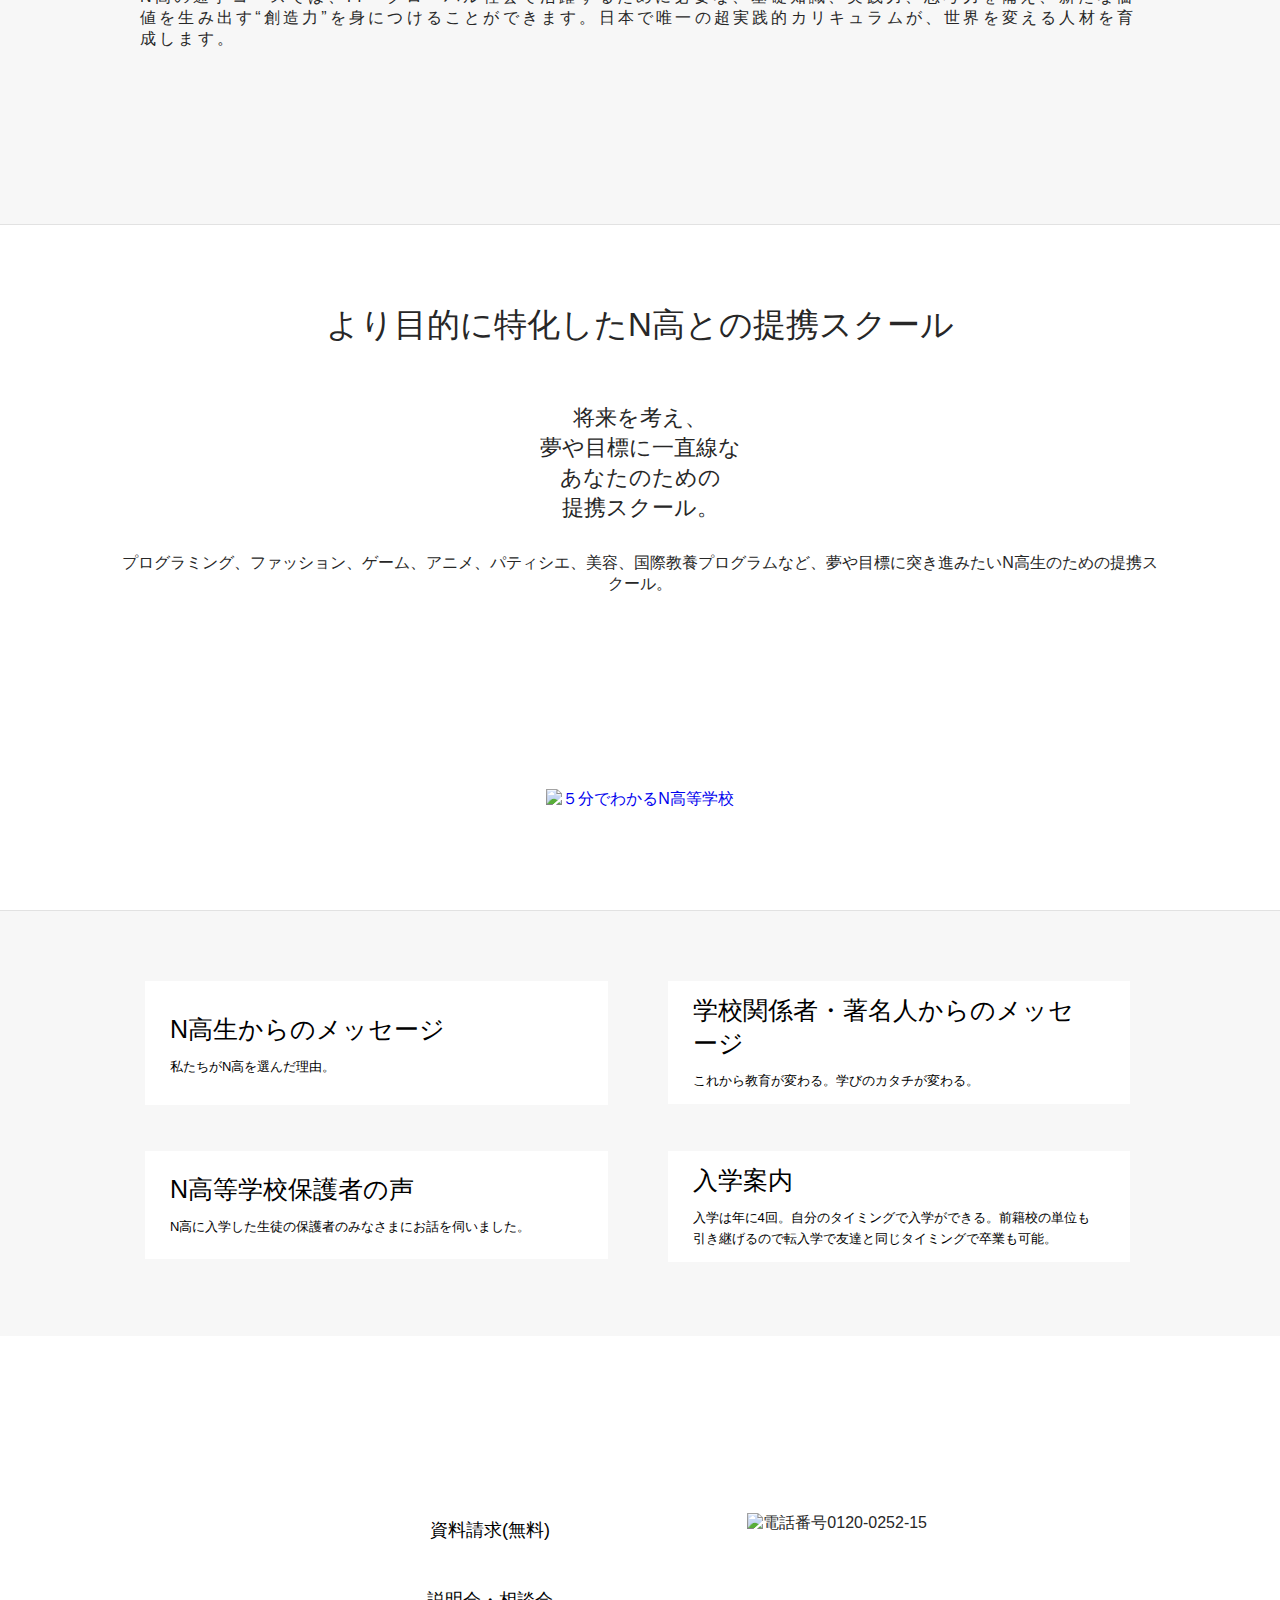
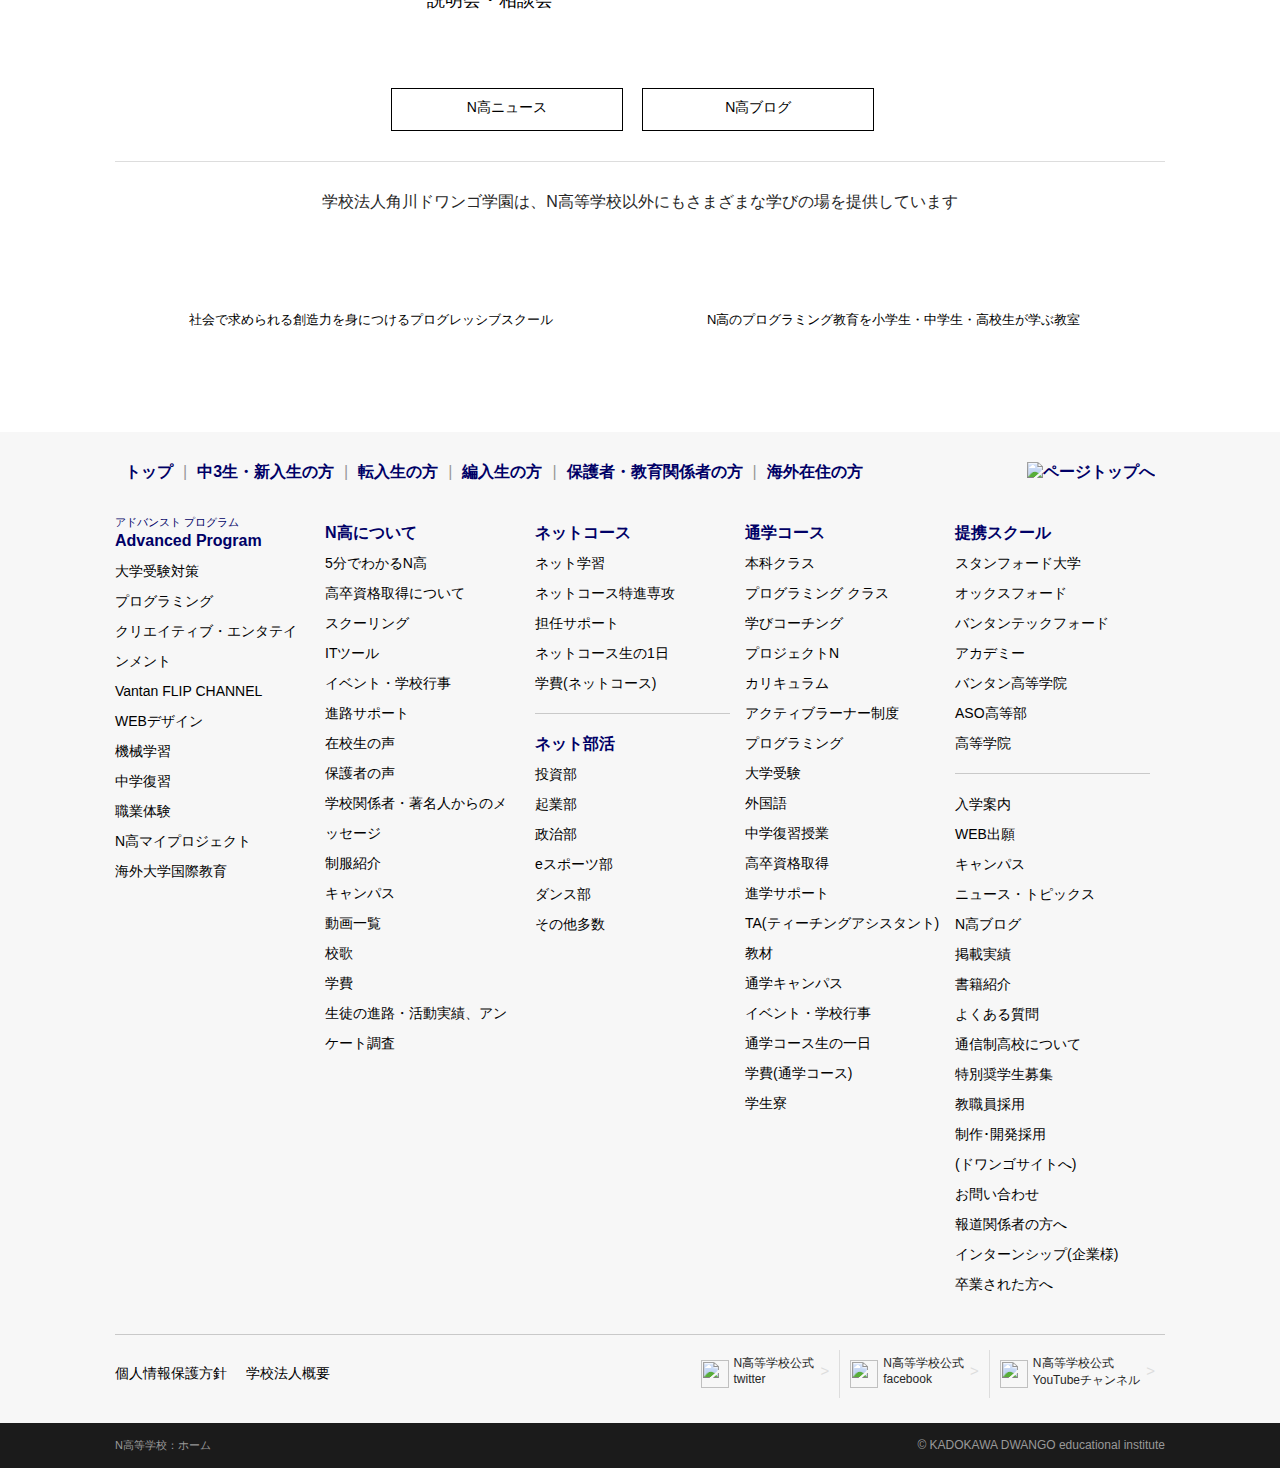
==== commit d67c3d4f: "class名の変更" ====
--- a/html-nkou/index.html
+++ b/html-nkou/index.html
@@ -200,7 +200,7 @@
                             <a href="#"></a>
                         </div>
                     </div><!-- /.box1 -->
-                    <div class="box2">
+                    <div class="reverse-box">
                         <div class="pict">
                             <img src="images/about_img03_02.jpg" alt="">
                         </div>
@@ -224,7 +224,7 @@
                             </div>
                             <a href="#"></a>
                         </div>
-                    </div><!-- /.box2 -->
+                    </div><!-- /.reverse-box -->
                 </article>
             </div><!-- /.wrapper -->
             <div class="wrapper">
@@ -257,7 +257,7 @@
                             <a href="#"></a>
                         </div>
                     </div><!-- /.box3 -->
-                    <div class="box2">
+                    <div class="reverse-box">
                         <div class="pict">
                             <img src="images/about_img04_02.jpg" alt="">
                         </div>
@@ -302,7 +302,7 @@
                             <a href="#"></a>
                         </div>
                     </div><!-- /.box5 -->
-                    <div class="box2">
+                    <div class="reverse-box">
                         <div class="pict">
                             <img src="images/about_img04_04.jpg" alt="">
                         </div>
@@ -348,7 +348,7 @@
                             <a href="#"></a>
                         </div>
                     </div><!-- /.box7 -->
-                    <div class="box2">
+                    <div class="reverse-box">
                         <div class="pict">
                             <img src="images/about_img04_06.jpg" alt="">
                         </div>
@@ -397,7 +397,7 @@
             <div class="wrapper">
                 <article>
                     <h2>先端企業が使用するITツールを高校時代から利用</h2>
-                    <div class="box2">
+                    <div class="reverse-box">
                         <div class="pict">
                             <img src="images/about_img05_01.jpg" alt="">
                         </div>
@@ -447,7 +447,7 @@
             <div class="wrapper">
                 <article>
                     <h2>N高起業部</h2>
-                    <div class="box2">
+                    <div class="reverse-box">
                         <div class="pict">
                             <img src="images/about_img10.jpg" alt="">
                         </div>
@@ -492,7 +492,7 @@
             <div class="wrapper">
                 <article>
                     <h2>ネットの高校は2つの入学コースが選べます</h2>
-                    <div class="box2">
+                    <div class="reverse-box">
                         <div class="pict">
                             <img src="images/about_img08_01.jpg" alt="">
                         </div>
@@ -538,7 +538,7 @@
             <div class="wrapper">
                 <article>
                     <h2>より目的に特化したN高との提携スクール</h2>
-                    <div class="box2">
+                    <div class="reverse-box">
                         <div class="pict">
                             <img src="images/about_img09_04.jpg" alt="">
                         </div>
@@ -634,7 +634,7 @@
     </main>
     <footer>
         <div class="wrapper">
-            <div class="infomation">
+            <div class="information">
                 <ul>
                     <li><a href="#">トップ</a></li>
                     <li><a href="#">中3生・新入生の方</a></li>
@@ -814,12 +814,14 @@
             </div><!-- /.sns-link -->
         </div><!-- /.wrapper -->
         <div class="copyright">
-            <p>
-                <a href="#">N高等学校：ホーム</a>
-            </p>
-            <small>
-                &copy; KADOKAWA DWANGO educational institute
-            </small>
+            <div class="wrapper">
+                <p>
+                    <a href="#">N高等学校：ホーム</a>
+                </p>
+                <small>
+                    &copy; KADOKAWA DWANGO educational institute
+                </small>
+            </div>
         </div>
     </footer>
 </body>
--- a/html-nkou/style.css
+++ b/html-nkou/style.css
@@ -1,4 +1,6 @@
 @charset "utf-8";
+
+@import url('https://fonts.googleapis.com/css2?family=M+PLUS+1p:wght@300;400&display=swap');
 
 /* ============== 全体共通 =============== */
 html, body {
@@ -7,6 +9,7 @@
     font-size: 16px;
     color: #272727;
     background: #fff;
+    font-family: sans-serif;
 }
 div, p, h1, h2, h3, h4, ul, li, a {
     margin: 0;
@@ -159,28 +162,27 @@
 nav li:nth-child(4):hover {
     background: url(images/global_nav_btn01_04.png) no-repeat center bottom;
 }
-
+nav {
+    position: relative;
+}
+.now-page:after{
+    content: "";
+    position: absolute;
+    width: 0;
+    height: 0;
+    left: 60px;
+    top: 72px;
+    border-style: solid;
+    border-color: transparent transparent transparent #181937;
+    border-width: 10px 0 10px 17.32px;
+    transform: rotate(30deg);
+}
 
 .header-sub-nav {
     background: #181937;
     margin-top: 23px;
     padding: 5px 0 5px 0;
     font-size: 15px;
-}
-header {
-    position: relative;
-}
-.header-sub-nav:after{
-    content: "";
-    position: absolute;
-    width: 0;
-    height: 0;
-    left: 270px;
-    top: 171px;
-    border-style: solid;
-    border-color: transparent transparent transparent #181937;
-    border-width: 10px 0 10px 17.32px;
-    transform: rotate(30deg);
 }
 .header-sub-nav ul {
     max-width: 1050px;
@@ -390,7 +392,8 @@
 }
 .n-standard .title {
     font-size: 22px;
-    font-weight: bold;
+    font-weight: normal;
+    letter-spacing: 0.1em;
     text-align: left;
     padding-bottom: 20px;
 }
@@ -523,7 +526,10 @@
     height: 100%;
     width: 100%;
 }
-.text:hover {
+.box > .text:hover {
+    opacity: 0.7;
+}
+.box2 > .text:hover {
     opacity: 0.7;
 }
 .what-nkou img {
@@ -560,7 +566,312 @@
 .message-link span {
     display: block;
     font-size: 13px;
-    line-height: 14px;
+    line-height: 21px;
     padding-top: 10px;
 }
-
+.message-link li:first-child {
+    height: 140px;
+}
+.message-link li:first-child a {
+    padding-top: 32px;
+    padding-bottom: 28px;
+}
+.message-link li:nth-child(3) {
+    height: 125px;
+}
+.message-link li:nth-child(3) a {
+    padding-top: 22px;
+    padding-bottom: 22px;
+}
+.contents .wrapper:last-child {
+    border-bottom: none;
+}
+.message-link li > a:hover {
+    opacity: 0.7;
+}
+
+.more-info {
+    background: url(images/footer02_bg01.png);
+    text-align: center;
+    padding: 30px 0;
+    margin-top: 80px;
+}
+.more-info p {
+    color: #fff;
+    font-size: 20px;
+    letter-spacing: 0.2em;
+    padding-bottom: 25px;
+}
+.info-wrapper {
+    display: flex;
+    justify-content: space-between;
+    width: 600px;
+    margin: 0 auto;
+}
+.info-link {
+    display: flex;
+    flex-direction: column;
+}
+a.request {
+    width: 230px;
+    height: 30px;
+    padding: 10px 0 10px 25px;
+    margin: 10px;
+    color: #000000;
+    font-size: 18px;
+    background-color: #fff;
+    background-image: url(images/icon_book01_black01.png), url(images/icon_arrow01_right_black01.png);
+    background-repeat: no-repeat, no-repeat;
+    background-position: left 20px center, right 15px center;
+    background-size: 30px 30px, 5px 8px;
+}
+a.meeting {
+    width: 230px;
+    height: 30px;
+    padding: 10px 0 10px 25px;
+    margin: 10px;
+    color: #000000;
+    font-size: 18px;
+    background-color: #fff;
+    background-image: url(images/icon_balloon01_black01.png), url(images/icon_arrow01_right_black01.png);
+    background-repeat: no-repeat, no-repeat;
+    background-position: left 20px center, right 15px center;
+    background-size: 30px 30px, 5px 8px;
+}
+.request:hover ,.meeting:hover {
+    opacity: 0.8;
+}
+.phone img {
+    width: 270px;
+    height: auto;
+    margin-top: 15px;
+}
+.phone p {
+    font-size: 12px;
+}
+.web a {
+    color: #fff;
+    font-size: 13px;
+    border: solid 1px #fff;
+    padding: 15px 35px;
+    background: url(images/icon_arrow01_right_white01.png) no-repeat right 10px center;
+    background-size: 5px 8px;
+}
+.web a:hover {
+    text-decoration: underline;
+}
+.other-site {
+    margin-bottom: 50px;
+}
+.other-site .wrapper {
+    text-align: center;
+    margin-top: 20px;
+}
+.other-site > .wrapper > a {
+    display: inline-block;
+    width: 230px;
+    height: 21px;
+    font-size: 14px;
+    color: #000000;
+    padding: 10px 0;
+    margin: 0 15px 30px 0;
+    border: solid 1px #000000;
+    background: url(images/icon_arrow01_right_black01.png) no-repeat right 15px center;
+    background-size: 5px 8px;
+}
+.other-site > .wrapper > a:hover {
+    color: #fff;
+    background: #000 url(images/icon_arrow01_right_white01.png) no-repeat right 15px center;
+    background-size: 5px 8px;
+}
+.other-site p {
+    max-width: 1050px;
+    padding-top: 30px;
+    margin: 0 auto;
+    border-top: solid 1px #ddd;
+}
+.other-link {
+    display: flex;
+    padding: 20px 0;
+    max-width: 1050px;
+    margin: 0 auto;
+}
+.other-link li {
+    width: 45%;
+    height: 100%;
+    margin: 15px 25px;
+    background: url(images/bg_diagonal01_black01.png);
+    padding: 0;
+    text-align: center;
+}
+.other-link a {
+    display: block;
+    color: #000;
+    font-size: 13px;
+    padding: 13px 35px 13px 25px;
+    background: #fff url(images/icon_arrow01_right_black01.png) no-repeat right 15px center;
+    background-size: 5px 8px;
+    text-align: left;
+    margin: 5px;
+}
+.other-link img {
+    display: block;
+    height: 35px;
+    width: auto;
+    margin: 0 auto;
+    padding-bottom: 10px;
+}
+.other-link span {
+    display: block;
+    text-align: center;
+}
+.other-link > li a:hover {
+    opacity: 0.7;
+}
+
+/* ============== footer =============== */
+footer {
+    background: #f7f7f7;
+}
+footer > .wrapper {
+    max-width: 1050px;
+    margin: 0 auto;
+}
+.information {
+    padding-top: 30px;
+    padding-bottom: 35px;
+    display: flex;
+    justify-content: space-between;
+    align-items: center;
+}
+.information ul {
+    display: flex;
+}
+.information a {
+    color: #000066;
+    font-weight: bold;
+    padding: 0 10px;
+}
+.information li::after {
+    content: "|";
+    color: #999999;
+}
+.information li:last-child::after {
+    content: none;
+}
+.information a:hover {
+    text-decoration: underline;
+}
+.page-top:hover {
+    opacity: 0.8;
+}
+.footer-nav ul {
+    display: flex;
+}
+.footer-nav > ul > li {
+    width: 20%;
+    padding-right: 15px;
+}
+.footer-sub-nav {
+    display: flex;
+    flex-direction: column;
+}
+.footer-sub-nav {
+    font-size: 14px;
+    line-height: 30px;
+}
+.footer-sub-nav a {
+    color: #000000;
+}
+.nav-heading a {
+    color: #000066;
+    font-weight: bold;
+    font-size: 16px;
+}
+.nav-heading span {
+    display: block;
+    line-height: 0.5rem;
+    font-size: 11px;
+    font-weight: normal;
+}
+.footer-sub-nav a:hover {
+    text-decoration: underline;
+}
+li.top-bar {
+    padding-top: 15px;
+    border-top: solid 1px #c9c9c9;
+    margin-top: 15px;
+}
+.sns-link {
+    border-top: solid 1px #c9c9c9;
+    display: flex;
+    justify-content: space-between;
+    margin-top: 35px;
+    margin-bottom: 10px;
+}
+.sns-link > p > a {
+    color: #000;
+    display: inline-block;
+    font-size: 14px;
+    margin-top: 30px;
+    padding-right: 15px;
+}
+.sns-link > p > a:hover {
+    text-decoration: underline;
+}
+.sns-item {
+    display: flex;
+    align-items: center;
+}
+.sns-item li {
+    padding: 5px 25px 5px 5px;
+    margin: 15px 0;
+    border-right: solid 1px #ddd;
+    position: relative;
+}
+.sns-item a {
+    display: flex;
+    vertical-align: middle;
+    font-size: 12px;
+    color: #272727;
+}
+.sns-item a::after {
+    content: ">";
+    font-size: 15px;
+    color: #ddd;
+    position: absolute;
+    top: 12px;
+    right: 10px;
+}
+.sns-item li:last-child {
+    border-right: none;
+}
+.sns-item img {
+    width: 28px;
+    height: 28px;
+    padding: 5px;
+}
+.sns-item li:hover {
+    background: #e2e2e2;
+}
+.copyright {
+    background: #1b1b1b;
+    color: #999999;
+    font-size: 11px;
+    padding: 15px 0;
+}
+.copyright > .wrapper {
+    max-width: 1050px;
+    margin: 0 auto;
+    display: flex;
+    justify-content: space-between;
+}
+.copyright a {
+    color: #999999;
+}
+.copyright a:hover {
+    text-decoration: underline;
+}
+small {
+    font-size: 12px;
+}